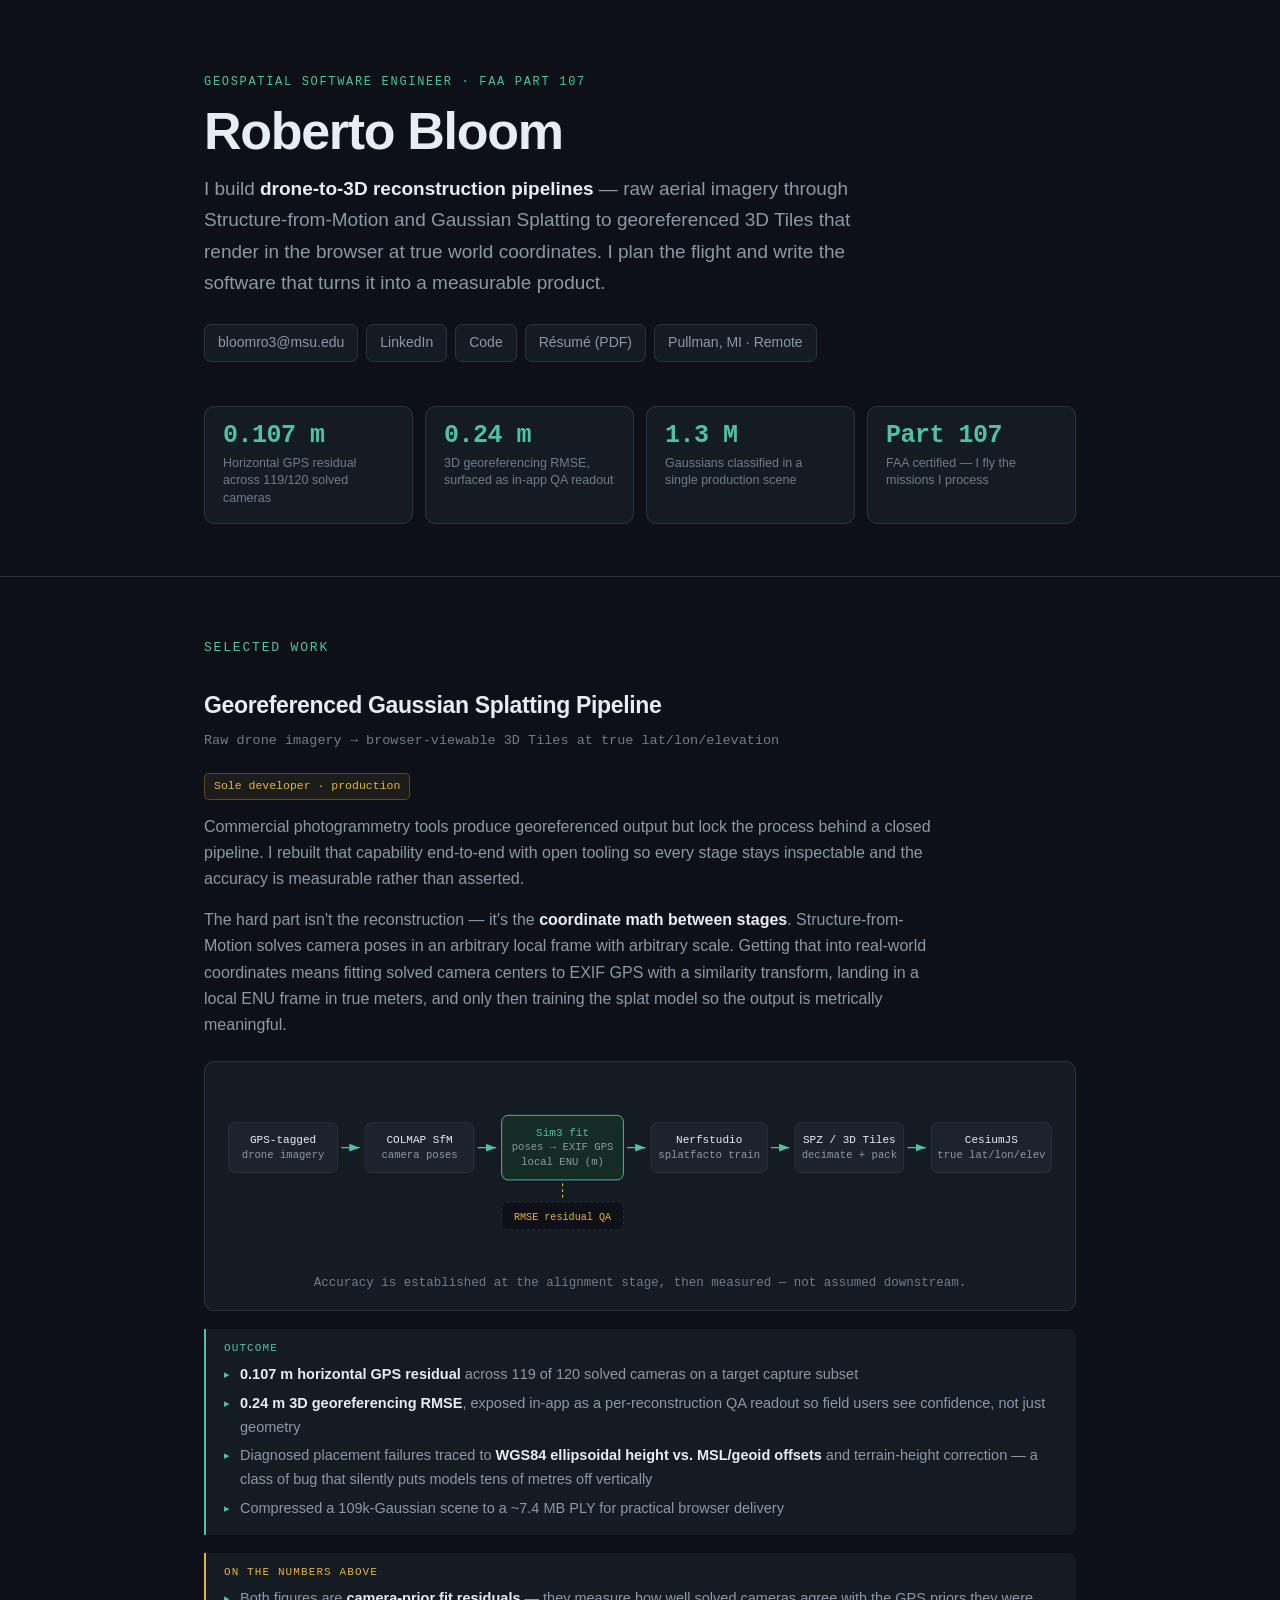
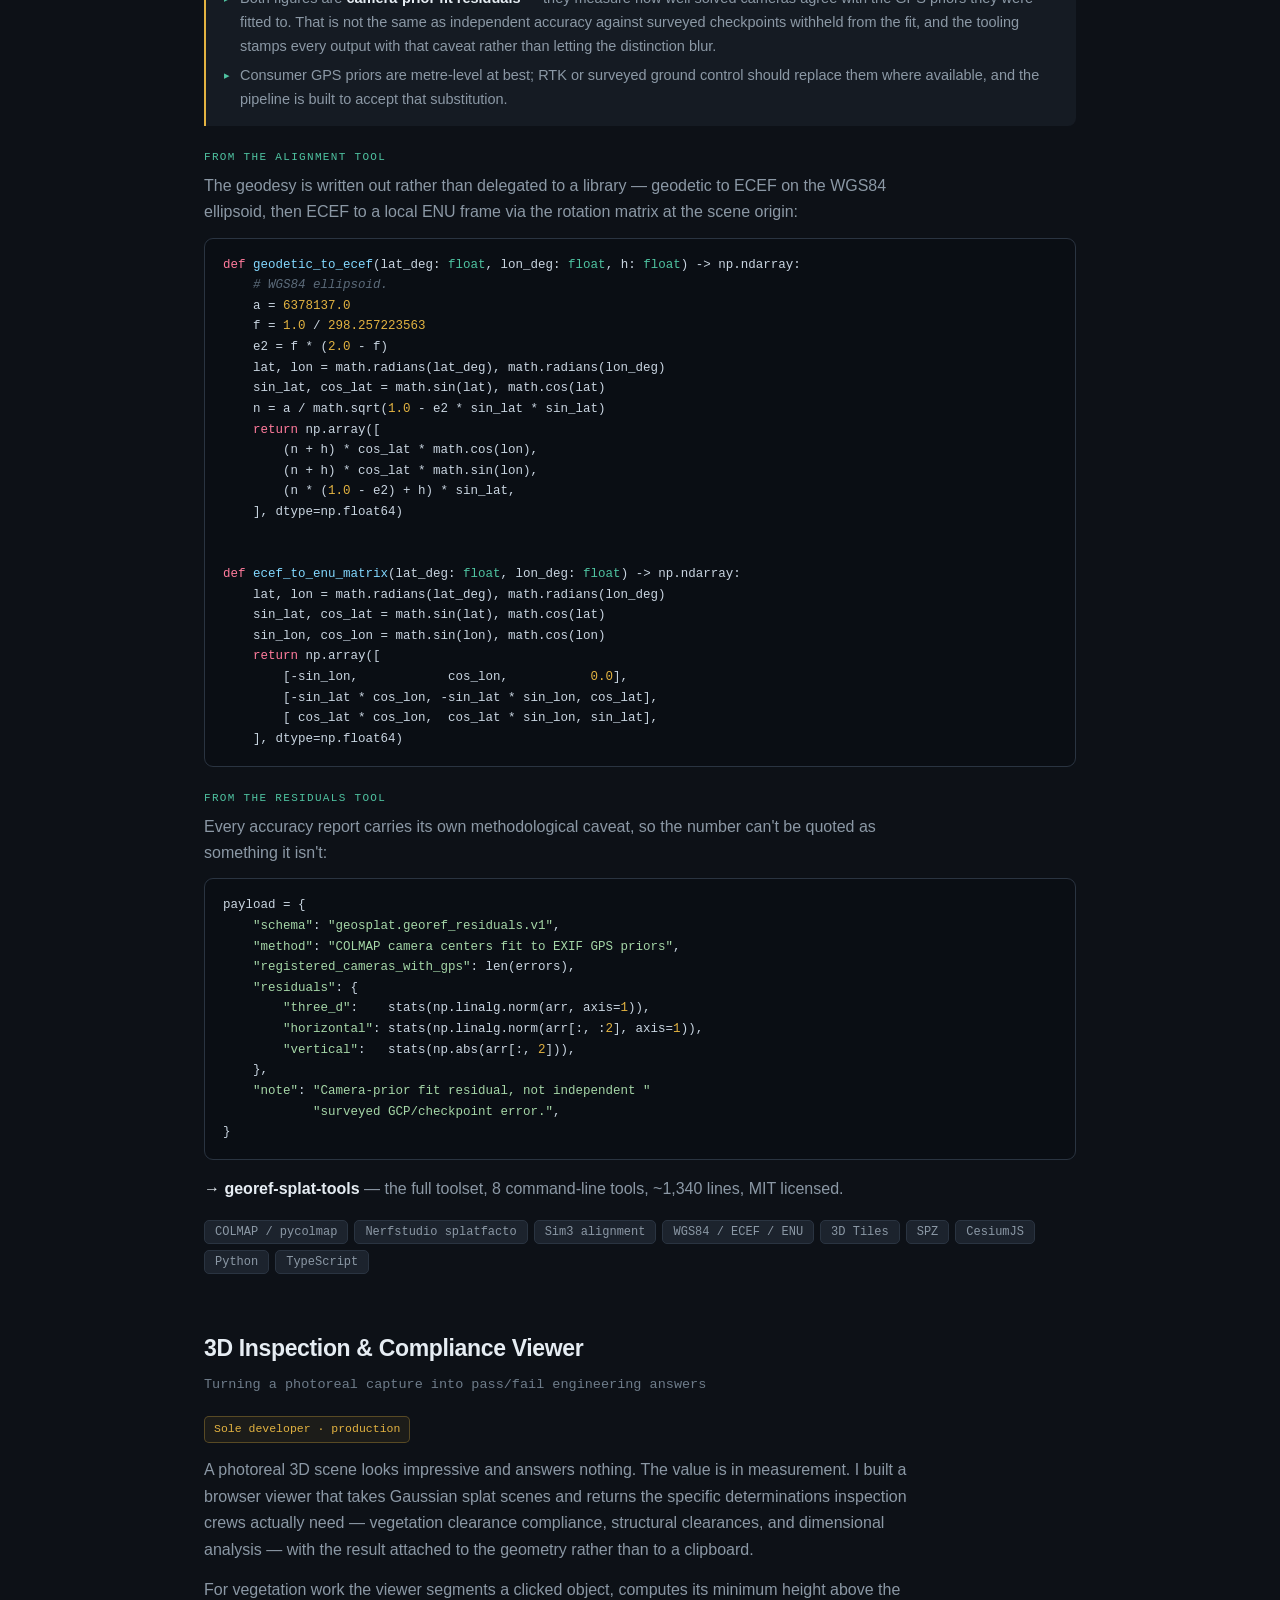
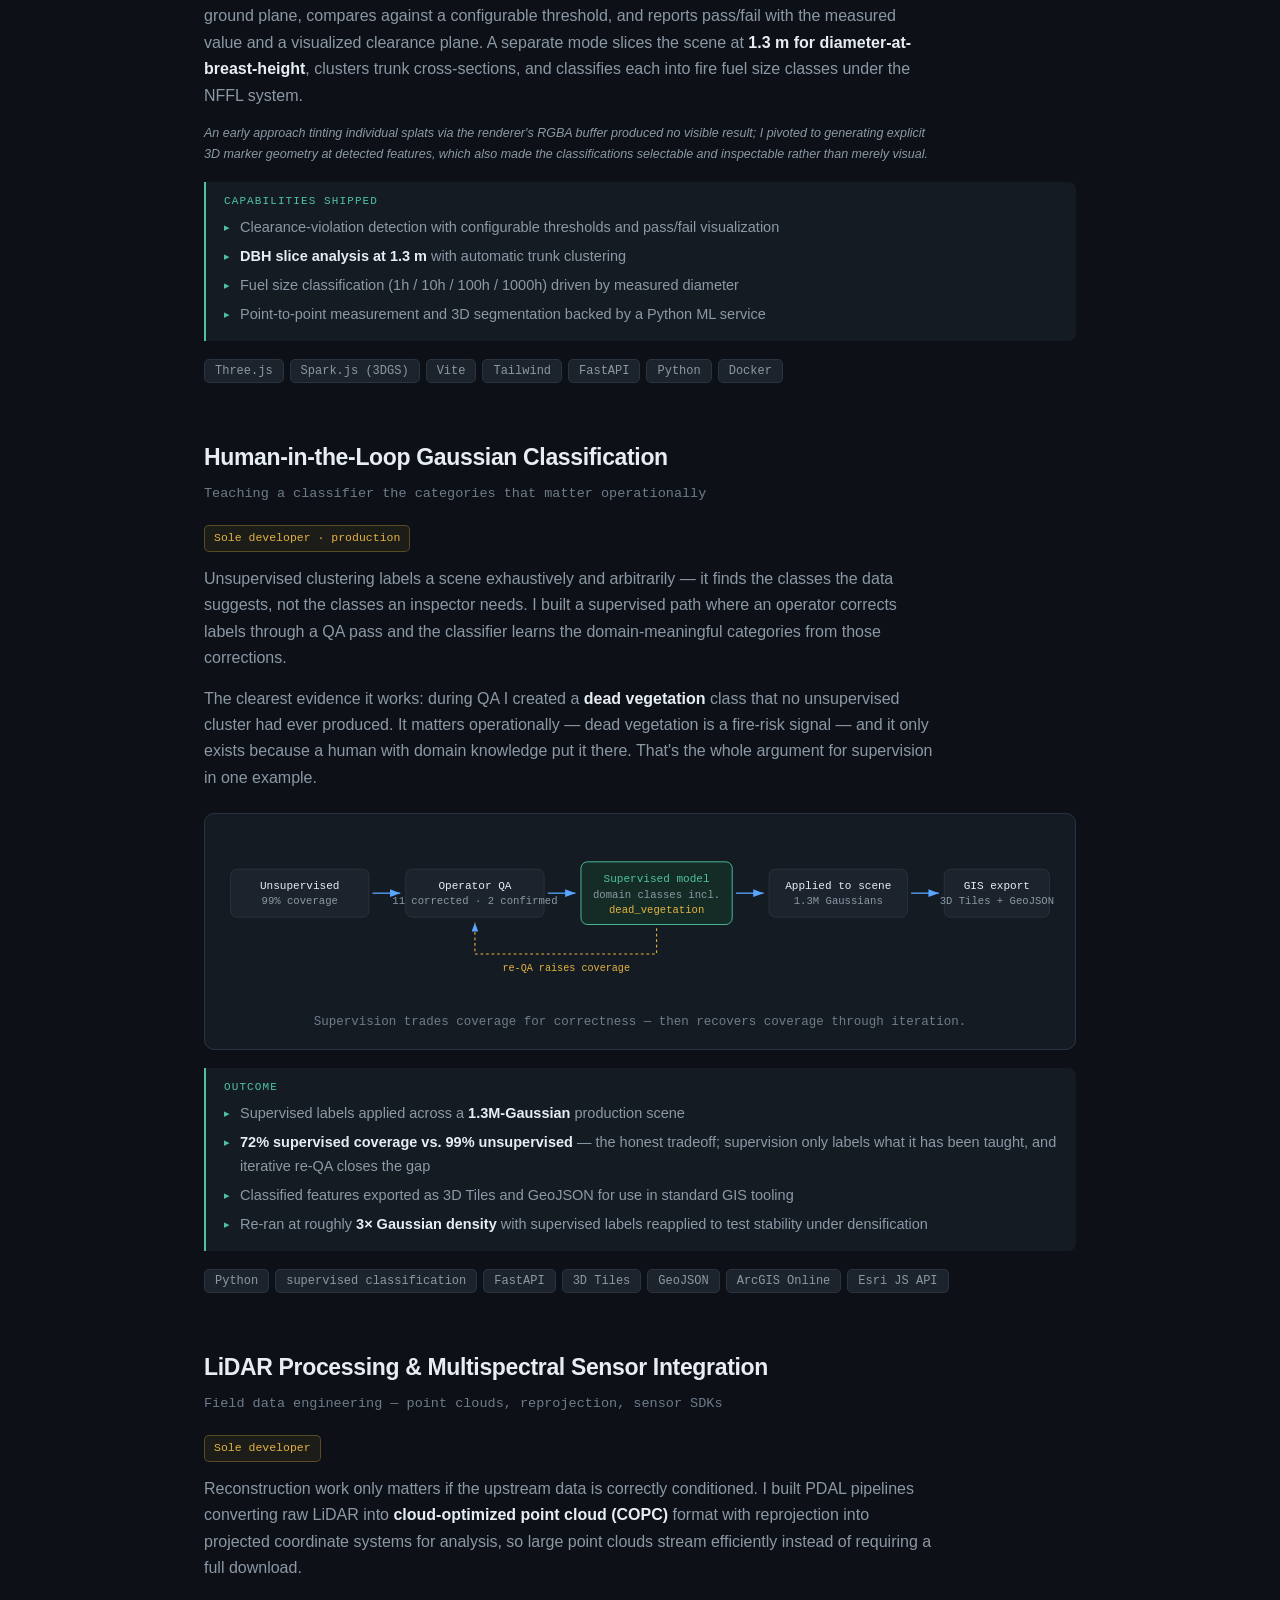
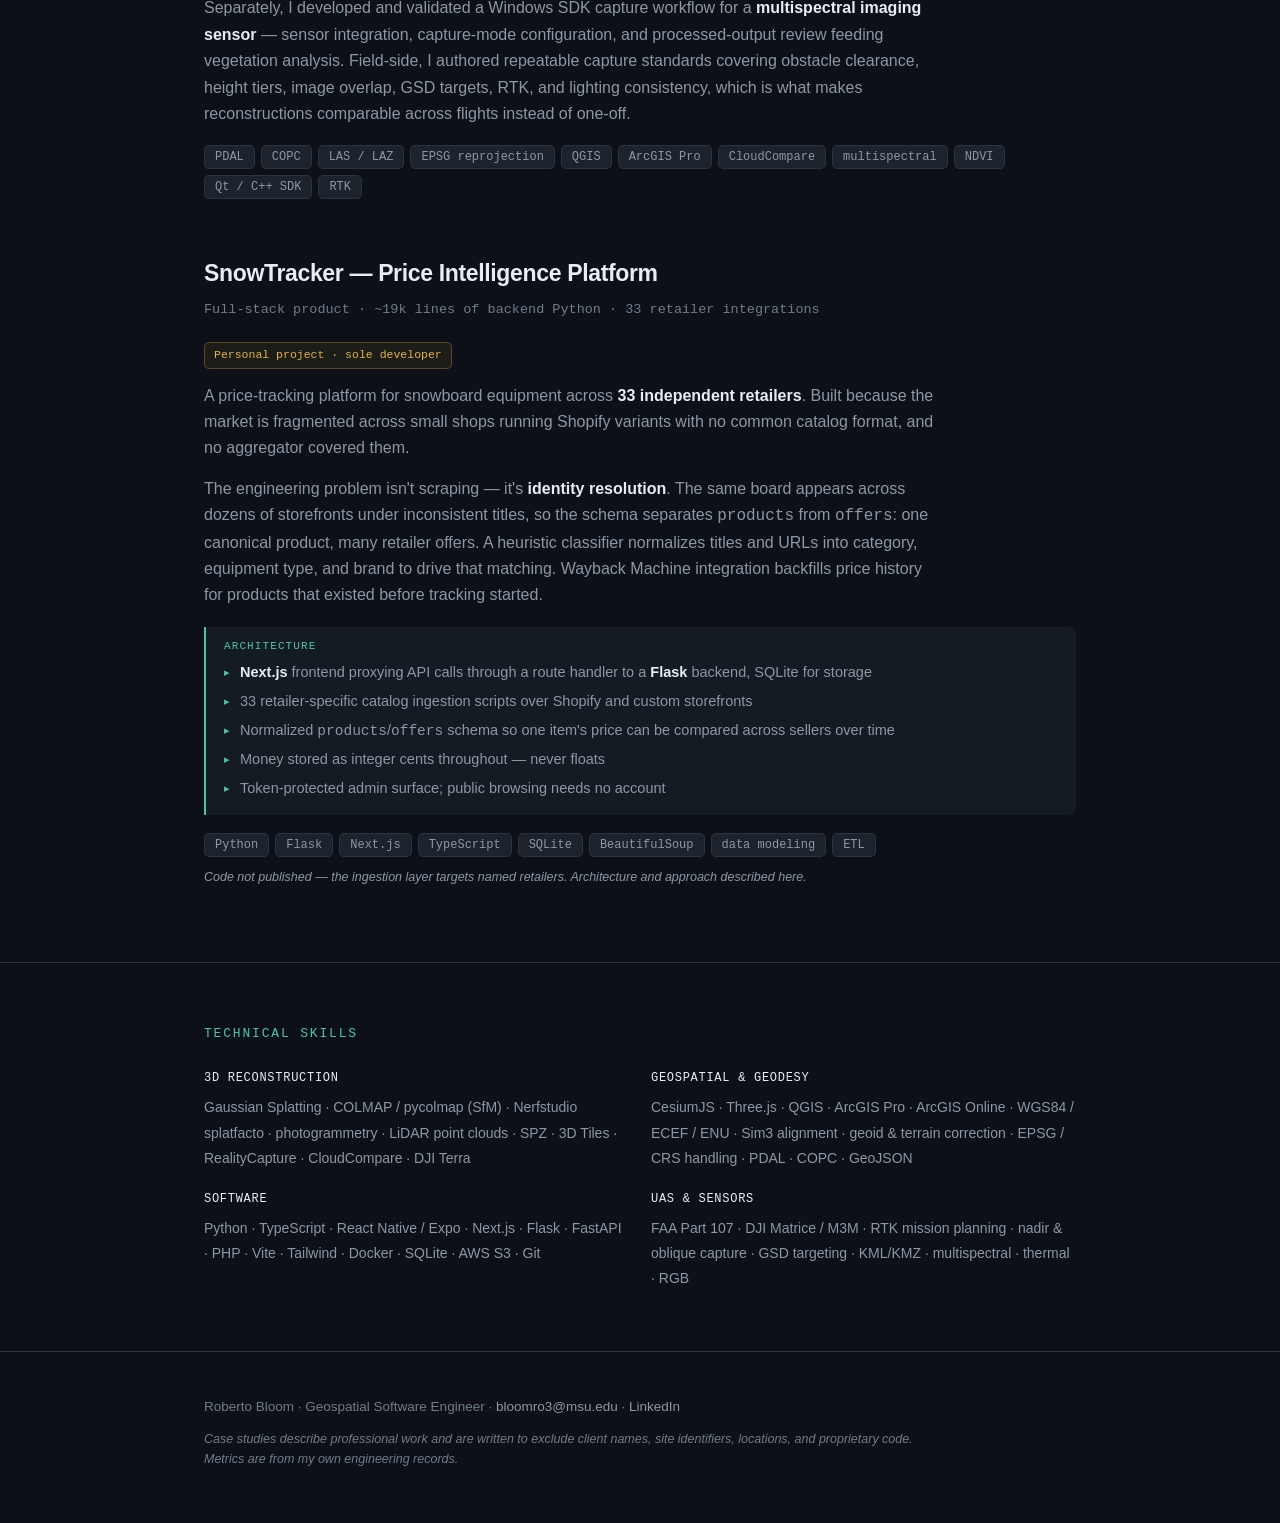
==== index.html @ bdffa7ef "Initial commit" ====
<!DOCTYPE html>
<html lang="en">
<head>
<meta charset="utf-8">
<meta name="viewport" content="width=device-width, initial-scale=1">
<title>Roberto Bloom — Geospatial Software Engineer</title>
<meta name="description" content="Geospatial software engineer building drone-to-3D reconstruction pipelines. COLMAP, Gaussian Splatting, 3D Tiles, CesiumJS. FAA Part 107.">
<style>
:root{
  --bg:#0d1117; --panel:#151b23; --panel2:#1c232d; --line:#2a3441;
  --tx:#e6edf3; --dim:#8b98a5; --dim2:#6e7c8a;
  --ac:#4fc3a1; --ac2:#58a6ff; --warn:#e3b341;
  --mono:ui-monospace,SFMono-Regular,"SF Mono",Menlo,Consolas,monospace;
  --sans:-apple-system,BlinkMacSystemFont,"Segoe UI",Inter,Roboto,sans-serif;
}
*{box-sizing:border-box;margin:0;padding:0}
html{scroll-behavior:smooth}
body{background:var(--bg);color:var(--tx);font:16px/1.65 var(--sans);-webkit-font-smoothing:antialiased}
.wrap{max-width:920px;margin:0 auto;padding:0 24px}
a{color:var(--ac2);text-decoration:none}
a:hover{text-decoration:underline}

/* header */
header{padding:76px 0 52px;border-bottom:1px solid var(--line)}
.eyebrow{font:500 12px/1 var(--mono);color:var(--ac);letter-spacing:.14em;text-transform:uppercase;margin-bottom:16px}
h1{font-size:clamp(34px,5.5vw,52px);line-height:1.06;letter-spacing:-.025em;font-weight:680;margin-bottom:14px}
.tagline{font-size:19px;color:var(--dim);max-width:660px;margin-bottom:26px}
.tagline b{color:var(--tx);font-weight:600}
.contact{display:flex;gap:8px;flex-wrap:wrap;font-size:14px}
.contact a,.contact span{padding:6px 13px;border:1px solid var(--line);border-radius:7px;color:var(--dim);background:var(--panel)}
.contact a:hover{border-color:var(--ac);color:var(--ac);text-decoration:none}

/* metrics */
.metrics{display:grid;grid-template-columns:repeat(auto-fit,minmax(150px,1fr));gap:12px;margin:44px 0 0}
.m{background:var(--panel);border:1px solid var(--line);border-radius:10px;padding:16px 18px}
.m .v{font:650 25px/1 var(--mono);color:var(--ac);letter-spacing:-.02em}
.m .k{font-size:12.5px;color:var(--dim2);margin-top:7px;line-height:1.4}

section{padding:60px 0;border-bottom:1px solid var(--line)}
h2{font-size:13px;font-family:var(--mono);color:var(--ac);letter-spacing:.14em;text-transform:uppercase;margin-bottom:28px;font-weight:500}
h3{font-size:23px;letter-spacing:-.015em;margin-bottom:6px;font-weight:640}
.sub{color:var(--dim2);font-size:13.5px;font-family:var(--mono);margin-bottom:18px}

/* case study */
.cs{margin-bottom:56px}
.cs:last-child{margin-bottom:0}
.cs p{color:var(--dim);margin-bottom:14px;max-width:730px}
.cs p b{color:var(--tx);font-weight:600}
.role{display:inline-block;font-size:11.5px;font-family:var(--mono);color:var(--warn);border:1px solid rgba(227,179,65,.3);background:rgba(227,179,65,.07);padding:3px 9px;border-radius:5px;margin-bottom:14px}
.stack{display:flex;gap:6px;flex-wrap:wrap;margin-top:18px}
.chip{font:12px var(--mono);padding:4px 10px;background:var(--panel2);border:1px solid var(--line);border-radius:5px;color:var(--dim)}
.res{background:var(--panel);border-left:2px solid var(--ac);border-radius:0 8px 8px 0;padding:14px 18px;margin:18px 0 0}
.res .t{font:500 11px/1 var(--mono);color:var(--ac);letter-spacing:.1em;text-transform:uppercase;margin-bottom:9px}
.res ul{list-style:none;font-size:14.5px;color:var(--dim)}
.res li{padding-left:16px;position:relative;margin-bottom:5px}
.res li:last-child{margin-bottom:0}
.res li:before{content:"▸";position:absolute;left:0;color:var(--ac);font-size:11px;top:2px}
.res b{color:var(--tx);font-weight:600}

figure{margin:22px 0 0;background:var(--panel);border:1px solid var(--line);border-radius:10px;padding:22px 20px 16px;overflow-x:auto}
figure svg{display:block;width:100%;height:auto;min-width:560px}
figcaption{font-size:12.5px;color:var(--dim2);margin-top:14px;text-align:center;font-family:var(--mono)}

/* skills */
.sk{display:grid;grid-template-columns:repeat(auto-fit,minmax(280px,1fr));gap:22px}
.sk .g h4{font:500 12px/1 var(--mono);color:var(--tx);letter-spacing:.06em;text-transform:uppercase;margin-bottom:11px}
.sk .g p{font-size:14px;color:var(--dim);line-height:1.8}

.codeh{font:500 11px/1 var(--mono);color:var(--ac);letter-spacing:.12em;text-transform:uppercase;margin:26px 0 10px;font-weight:500}
pre{background:#0a0e14;border:1px solid var(--line);border-radius:9px;padding:16px 18px;overflow-x:auto;margin-bottom:6px}
pre code{font:12.5px/1.65 var(--mono);color:#c9d5e1;white-space:pre;display:block}
pre .k{color:#ff7b9c}pre .fn{color:#82d8ff}pre .ty{color:#4fc3a1}
pre .n{color:#e3b341}pre .s{color:#a5d6a7}pre .cm{color:#5c6b7a;font-style:italic}

footer{padding:44px 0 60px;color:var(--dim2);font-size:13.5px}
footer a{color:var(--dim)}
.note{font-size:12.5px;color:var(--dim2);font-style:italic;margin-top:10px;max-width:730px}

@media(max-width:600px){
  header{padding:52px 0 40px}
  section{padding:44px 0}
  figure{padding:16px 12px 12px}
}
</style>
</head>
<body>

<header>
  <div class="wrap">
    <div class="eyebrow">Geospatial Software Engineer · FAA Part 107</div>
    <h1>Roberto Bloom</h1>
    <p class="tagline">I build <b>drone-to-3D reconstruction pipelines</b> — raw aerial imagery through Structure-from-Motion and Gaussian Splatting to georeferenced 3D Tiles that render in the browser at true world coordinates. I plan the flight and write the software that turns it into a measurable product.</p>
    <div class="contact">
      <a href="mailto:bloomro3@msu.edu">bloomro3@msu.edu</a>
      <a href="https://linkedin.com/in/roberto-bloom">LinkedIn</a>
      <a href="https://github.com/Emerlads/georef-splat-tools">Code</a>
      <a href="Roberto_Bloom_Resume.pdf">Résumé (PDF)</a>
      <span>Pullman, MI · Remote</span>
    </div>

    <div class="metrics">
      <div class="m"><div class="v">0.107 m</div><div class="k">Horizontal GPS residual across 119/120 solved cameras</div></div>
      <div class="m"><div class="v">0.24 m</div><div class="k">3D georeferencing RMSE, surfaced as in-app QA readout</div></div>
      <div class="m"><div class="v">1.3 M</div><div class="k">Gaussians classified in a single production scene</div></div>
      <div class="m"><div class="v">Part 107</div><div class="k">FAA certified — I fly the missions I process</div></div>
    </div>
  </div>
</header>

<section>
  <div class="wrap">
    <h2>Selected Work</h2>

    <!-- CS 1 -->
    <div class="cs">
      <h3>Georeferenced Gaussian Splatting Pipeline</h3>
      <div class="sub">Raw drone imagery → browser-viewable 3D Tiles at true lat/lon/elevation</div>
      <span class="role">Sole developer · production</span>
      <p>Commercial photogrammetry tools produce georeferenced output but lock the process behind a closed pipeline. I rebuilt that capability end-to-end with open tooling so every stage stays inspectable and the accuracy is measurable rather than asserted.</p>
      <p>The hard part isn't the reconstruction — it's the <b>coordinate math between stages</b>. Structure-from-Motion solves camera poses in an arbitrary local frame with arbitrary scale. Getting that into real-world coordinates means fitting solved camera centers to EXIF GPS with a similarity transform, landing in a local ENU frame in true meters, and only then training the splat model so the output is metrically meaningful.</p>

      <figure>
        <svg viewBox="0 0 900 190" xmlns="http://www.w3.org/2000/svg" font-family="ui-monospace,Menlo,Consolas,monospace">
          <defs>
            <marker id="a1" markerWidth="9" markerHeight="9" refX="8" refY="3" orient="auto">
              <path d="M0,0 L8,3 L0,6 z" fill="#4fc3a1"/>
            </marker>
          </defs>
          <g font-size="11.5">
            <rect x="4" y="42" width="118" height="54" rx="7" fill="#1c232d" stroke="#2a3441"/>
            <text x="63" y="64" fill="#e6edf3" text-anchor="middle" font-size="12">GPS-tagged</text>
            <text x="63" y="80" fill="#8b98a5" text-anchor="middle">drone imagery</text>

            <rect x="152" y="42" width="118" height="54" rx="7" fill="#1c232d" stroke="#2a3441"/>
            <text x="211" y="64" fill="#e6edf3" text-anchor="middle" font-size="12">COLMAP SfM</text>
            <text x="211" y="80" fill="#8b98a5" text-anchor="middle">camera poses</text>

            <rect x="300" y="34" width="132" height="70" rx="7" fill="#152b25" stroke="#4fc3a1"/>
            <text x="366" y="56" fill="#4fc3a1" text-anchor="middle" font-size="12">Sim3 fit</text>
            <text x="366" y="72" fill="#8b98a5" text-anchor="middle">poses → EXIF GPS</text>
            <text x="366" y="88" fill="#8b98a5" text-anchor="middle">local ENU (m)</text>

            <rect x="462" y="42" width="126" height="54" rx="7" fill="#1c232d" stroke="#2a3441"/>
            <text x="525" y="64" fill="#e6edf3" text-anchor="middle" font-size="12">Nerfstudio</text>
            <text x="525" y="80" fill="#8b98a5" text-anchor="middle">splatfacto train</text>

            <rect x="618" y="42" width="118" height="54" rx="7" fill="#1c232d" stroke="#2a3441"/>
            <text x="677" y="64" fill="#e6edf3" text-anchor="middle" font-size="12">SPZ / 3D Tiles</text>
            <text x="677" y="80" fill="#8b98a5" text-anchor="middle">decimate + pack</text>

            <rect x="766" y="42" width="130" height="54" rx="7" fill="#1c232d" stroke="#2a3441"/>
            <text x="831" y="64" fill="#e6edf3" text-anchor="middle" font-size="12">CesiumJS</text>
            <text x="831" y="80" fill="#8b98a5" text-anchor="middle">true lat/lon/elev</text>

            <line x1="126" y1="69" x2="146" y2="69" stroke="#4fc3a1" stroke-width="1.4" marker-end="url(#a1)"/>
            <line x1="274" y1="69" x2="294" y2="69" stroke="#4fc3a1" stroke-width="1.4" marker-end="url(#a1)"/>
            <line x1="436" y1="69" x2="456" y2="69" stroke="#4fc3a1" stroke-width="1.4" marker-end="url(#a1)"/>
            <line x1="592" y1="69" x2="612" y2="69" stroke="#4fc3a1" stroke-width="1.4" marker-end="url(#a1)"/>
            <line x1="740" y1="69" x2="760" y2="69" stroke="#4fc3a1" stroke-width="1.4" marker-end="url(#a1)"/>

            <rect x="300" y="128" width="132" height="30" rx="6" fill="#0d1117" stroke="#2a3441" stroke-dasharray="3 3"/>
            <text x="366" y="147" fill="#e3b341" text-anchor="middle" font-size="11">RMSE residual QA</text>
            <line x1="366" y1="108" x2="366" y2="124" stroke="#e3b341" stroke-width="1.2" stroke-dasharray="3 3"/>
          </g>
        </svg>
        <figcaption>Accuracy is established at the alignment stage, then measured — not assumed downstream.</figcaption>
      </figure>

      <div class="res">
        <div class="t">Outcome</div>
        <ul>
          <li><b>0.107 m horizontal GPS residual</b> across 119 of 120 solved cameras on a target capture subset</li>
          <li><b>0.24 m 3D georeferencing RMSE</b>, exposed in-app as a per-reconstruction QA readout so field users see confidence, not just geometry</li>
          <li>Diagnosed placement failures traced to <b>WGS84 ellipsoidal height vs. MSL/geoid offsets</b> and terrain-height correction — a class of bug that silently puts models tens of metres off vertically</li>
          <li>Compressed a 109k-Gaussian scene to a ~7.4 MB PLY for practical browser delivery</li>
        </ul>
      </div>
      <div class="res" style="border-left-color:var(--warn)">
        <div class="t" style="color:var(--warn)">On the numbers above</div>
        <ul>
          <li>Both figures are <b>camera-prior fit residuals</b> — they measure how well solved cameras agree with the GPS priors they were fitted to. That is not the same as independent accuracy against surveyed checkpoints withheld from the fit, and the tooling stamps every output with that caveat rather than letting the distinction blur.</li>
          <li>Consumer GPS priors are metre-level at best; RTK or surveyed ground control should replace them where available, and the pipeline is built to accept that substitution.</li>
        </ul>
      </div>
      <h4 class="codeh">From the alignment tool</h4>
      <p style="margin-bottom:12px">The geodesy is written out rather than delegated to a library — geodetic to ECEF on the WGS84 ellipsoid, then ECEF to a local ENU frame via the rotation matrix at the scene origin:</p>
      <pre><code><span class="k">def</span> <span class="fn">geodetic_to_ecef</span>(lat_deg: <span class="ty">float</span>, lon_deg: <span class="ty">float</span>, h: <span class="ty">float</span>) -&gt; np.ndarray:
    <span class="cm"># WGS84 ellipsoid.</span>
    a = <span class="n">6378137.0</span>
    f = <span class="n">1.0</span> / <span class="n">298.257223563</span>
    e2 = f * (<span class="n">2.0</span> - f)
    lat, lon = math.radians(lat_deg), math.radians(lon_deg)
    sin_lat, cos_lat = math.sin(lat), math.cos(lat)
    n = a / math.sqrt(<span class="n">1.0</span> - e2 * sin_lat * sin_lat)
    <span class="k">return</span> np.array([
        (n + h) * cos_lat * math.cos(lon),
        (n + h) * cos_lat * math.sin(lon),
        (n * (<span class="n">1.0</span> - e2) + h) * sin_lat,
    ], dtype=np.float64)


<span class="k">def</span> <span class="fn">ecef_to_enu_matrix</span>(lat_deg: <span class="ty">float</span>, lon_deg: <span class="ty">float</span>) -&gt; np.ndarray:
    lat, lon = math.radians(lat_deg), math.radians(lon_deg)
    sin_lat, cos_lat = math.sin(lat), math.cos(lat)
    sin_lon, cos_lon = math.sin(lon), math.cos(lon)
    <span class="k">return</span> np.array([
        [-sin_lon,            cos_lon,           <span class="n">0.0</span>],
        [-sin_lat * cos_lon, -sin_lat * sin_lon, cos_lat],
        [ cos_lat * cos_lon,  cos_lat * sin_lon, sin_lat],
    ], dtype=np.float64)</code></pre>

      <h4 class="codeh">From the residuals tool</h4>
      <p style="margin-bottom:12px">Every accuracy report carries its own methodological caveat, so the number can't be quoted as something it isn't:</p>
      <pre><code>payload = {
    <span class="s">"schema"</span>: <span class="s">"geosplat.georef_residuals.v1"</span>,
    <span class="s">"method"</span>: <span class="s">"COLMAP camera centers fit to EXIF GPS priors"</span>,
    <span class="s">"registered_cameras_with_gps"</span>: len(errors),
    <span class="s">"residuals"</span>: {
        <span class="s">"three_d"</span>:    stats(np.linalg.norm(arr, axis=<span class="n">1</span>)),
        <span class="s">"horizontal"</span>: stats(np.linalg.norm(arr[:, :<span class="n">2</span>], axis=<span class="n">1</span>)),
        <span class="s">"vertical"</span>:   stats(np.abs(arr[:, <span class="n">2</span>])),
    },
    <span class="s">"note"</span>: <span class="s">"Camera-prior fit residual, not independent "</span>
            <span class="s">"surveyed GCP/checkpoint error."</span>,
}</code></pre>
      <p style="margin-top:16px"><a href="https://github.com/Emerlads/georef-splat-tools"><b>→ georef-splat-tools</b></a> — the full toolset, 8 command-line tools, ~1,340 lines, MIT licensed.</p>
      <div class="stack">
        <span class="chip">COLMAP / pycolmap</span><span class="chip">Nerfstudio splatfacto</span><span class="chip">Sim3 alignment</span>
        <span class="chip">WGS84 / ECEF / ENU</span><span class="chip">3D Tiles</span><span class="chip">SPZ</span>
        <span class="chip">CesiumJS</span><span class="chip">Python</span><span class="chip">TypeScript</span>
      </div>
    </div>

    <!-- CS 2 -->
    <div class="cs">
      <h3>3D Inspection &amp; Compliance Viewer</h3>
      <div class="sub">Turning a photoreal capture into pass/fail engineering answers</div>
      <span class="role">Sole developer · production</span>
      <p>A photoreal 3D scene looks impressive and answers nothing. The value is in measurement. I built a browser viewer that takes Gaussian splat scenes and returns the specific determinations inspection crews actually need — vegetation clearance compliance, structural clearances, and dimensional analysis — with the result attached to the geometry rather than to a clipboard.</p>
      <p>For vegetation work the viewer segments a clicked object, computes its minimum height above the ground plane, compares against a configurable threshold, and reports pass/fail with the measured value and a visualized clearance plane. A separate mode slices the scene at <b>1.3 m for diameter-at-breast-height</b>, clusters trunk cross-sections, and classifies each into fire fuel size classes under the NFFL system.</p>
      <p class="note">An early approach tinting individual splats via the renderer's RGBA buffer produced no visible result; I pivoted to generating explicit 3D marker geometry at detected features, which also made the classifications selectable and inspectable rather than merely visual.</p>
      <div class="res">
        <div class="t">Capabilities Shipped</div>
        <ul>
          <li>Clearance-violation detection with configurable thresholds and pass/fail visualization</li>
          <li><b>DBH slice analysis at 1.3 m</b> with automatic trunk clustering</li>
          <li>Fuel size classification (1h / 10h / 100h / 1000h) driven by measured diameter</li>
          <li>Point-to-point measurement and 3D segmentation backed by a Python ML service</li>
        </ul>
      </div>
      <div class="stack">
        <span class="chip">Three.js</span><span class="chip">Spark.js (3DGS)</span><span class="chip">Vite</span>
        <span class="chip">Tailwind</span><span class="chip">FastAPI</span><span class="chip">Python</span><span class="chip">Docker</span>
      </div>
    </div>

    <!-- CS 3 -->
    <div class="cs">
      <h3>Human-in-the-Loop Gaussian Classification</h3>
      <div class="sub">Teaching a classifier the categories that matter operationally</div>
      <span class="role">Sole developer · production</span>
      <p>Unsupervised clustering labels a scene exhaustively and arbitrarily — it finds the classes the data suggests, not the classes an inspector needs. I built a supervised path where an operator corrects labels through a QA pass and the classifier learns the domain-meaningful categories from those corrections.</p>
      <p>The clearest evidence it works: during QA I created a <b>dead vegetation</b> class that no unsupervised cluster had ever produced. It matters operationally — dead vegetation is a fire-risk signal — and it only exists because a human with domain knowledge put it there. That's the whole argument for supervision in one example.</p>

      <figure>
        <svg viewBox="0 0 900 176" xmlns="http://www.w3.org/2000/svg" font-family="ui-monospace,Menlo,Consolas,monospace">
          <defs>
            <marker id="a2" markerWidth="9" markerHeight="9" refX="8" refY="3" orient="auto">
              <path d="M0,0 L8,3 L0,6 z" fill="#58a6ff"/>
            </marker>
          </defs>
          <g font-size="11.5">
            <rect x="6" y="36" width="150" height="52" rx="7" fill="#1c232d" stroke="#2a3441"/>
            <text x="81" y="57" fill="#e6edf3" text-anchor="middle" font-size="12">Unsupervised</text>
            <text x="81" y="74" fill="#8b98a5" text-anchor="middle">99% coverage</text>

            <rect x="196" y="36" width="150" height="52" rx="7" fill="#1c232d" stroke="#2a3441"/>
            <text x="271" y="57" fill="#e6edf3" text-anchor="middle" font-size="12">Operator QA</text>
            <text x="271" y="74" fill="#8b98a5" text-anchor="middle">11 corrected · 2 confirmed</text>

            <rect x="386" y="28" width="164" height="68" rx="7" fill="#152b25" stroke="#4fc3a1"/>
            <text x="468" y="50" fill="#4fc3a1" text-anchor="middle" font-size="12">Supervised model</text>
            <text x="468" y="67" fill="#8b98a5" text-anchor="middle">domain classes incl.</text>
            <text x="468" y="83" fill="#e3b341" text-anchor="middle">dead_vegetation</text>

            <rect x="590" y="36" width="150" height="52" rx="7" fill="#1c232d" stroke="#2a3441"/>
            <text x="665" y="57" fill="#e6edf3" text-anchor="middle" font-size="12">Applied to scene</text>
            <text x="665" y="74" fill="#8b98a5" text-anchor="middle">1.3M Gaussians</text>

            <rect x="780" y="36" width="114" height="52" rx="7" fill="#1c232d" stroke="#2a3441"/>
            <text x="837" y="57" fill="#e6edf3" text-anchor="middle" font-size="12">GIS export</text>
            <text x="837" y="74" fill="#8b98a5" text-anchor="middle">3D Tiles + GeoJSON</text>

            <line x1="160" y1="62" x2="190" y2="62" stroke="#58a6ff" stroke-width="1.4" marker-end="url(#a2)"/>
            <line x1="350" y1="62" x2="380" y2="62" stroke="#58a6ff" stroke-width="1.4" marker-end="url(#a2)"/>
            <line x1="554" y1="62" x2="584" y2="62" stroke="#58a6ff" stroke-width="1.4" marker-end="url(#a2)"/>
            <line x1="744" y1="62" x2="774" y2="62" stroke="#58a6ff" stroke-width="1.4" marker-end="url(#a2)"/>

            <path d="M468 100 L468 128 L271 128 L271 94" fill="none" stroke="#e3b341" stroke-width="1.2" stroke-dasharray="3 3" marker-end="url(#a2)"/>
            <text x="370" y="146" fill="#e3b341" text-anchor="middle" font-size="11">re-QA raises coverage</text>
          </g>
        </svg>
        <figcaption>Supervision trades coverage for correctness — then recovers coverage through iteration.</figcaption>
      </figure>

      <div class="res">
        <div class="t">Outcome</div>
        <ul>
          <li>Supervised labels applied across a <b>1.3M-Gaussian</b> production scene</li>
          <li><b>72% supervised coverage vs. 99% unsupervised</b> — the honest tradeoff; supervision only labels what it has been taught, and iterative re-QA closes the gap</li>
          <li>Classified features exported as 3D Tiles and GeoJSON for use in standard GIS tooling</li>
          <li>Re-ran at roughly <b>3× Gaussian density</b> with supervised labels reapplied to test stability under densification</li>
        </ul>
      </div>
      <div class="stack">
        <span class="chip">Python</span><span class="chip">supervised classification</span><span class="chip">FastAPI</span>
        <span class="chip">3D Tiles</span><span class="chip">GeoJSON</span><span class="chip">ArcGIS Online</span><span class="chip">Esri JS API</span>
      </div>
    </div>

    <!-- CS 4 -->
    <div class="cs">
      <h3>LiDAR Processing &amp; Multispectral Sensor Integration</h3>
      <div class="sub">Field data engineering — point clouds, reprojection, sensor SDKs</div>
      <span class="role">Sole developer</span>
      <p>Reconstruction work only matters if the upstream data is correctly conditioned. I built PDAL pipelines converting raw LiDAR into <b>cloud-optimized point cloud (COPC)</b> format with reprojection into projected coordinate systems for analysis, so large point clouds stream efficiently instead of requiring a full download.</p>
      <p>Separately, I developed and validated a Windows SDK capture workflow for a <b>multispectral imaging sensor</b> — sensor integration, capture-mode configuration, and processed-output review feeding vegetation analysis. Field-side, I authored repeatable capture standards covering obstacle clearance, height tiers, image overlap, GSD targets, RTK, and lighting consistency, which is what makes reconstructions comparable across flights instead of one-off.</p>
      <div class="stack">
        <span class="chip">PDAL</span><span class="chip">COPC</span><span class="chip">LAS / LAZ</span><span class="chip">EPSG reprojection</span>
        <span class="chip">QGIS</span><span class="chip">ArcGIS Pro</span><span class="chip">CloudCompare</span>
        <span class="chip">multispectral</span><span class="chip">NDVI</span><span class="chip">Qt / C++ SDK</span><span class="chip">RTK</span>
      </div>
    </div>

    <!-- CS 5 -->
    <div class="cs">
      <h3>SnowTracker — Price Intelligence Platform</h3>
      <div class="sub">Full-stack product · ~19k lines of backend Python · 33 retailer integrations</div>
      <span class="role">Personal project · sole developer</span>
      <p>A price-tracking platform for snowboard equipment across <b>33 independent retailers</b>. Built because the market is fragmented across small shops running Shopify variants with no common catalog format, and no aggregator covered them.</p>
      <p>The engineering problem isn't scraping — it's <b>identity resolution</b>. The same board appears across dozens of storefronts under inconsistent titles, so the schema separates <code>products</code> from <code>offers</code>: one canonical product, many retailer offers. A heuristic classifier normalizes titles and URLs into category, equipment type, and brand to drive that matching. Wayback Machine integration backfills price history for products that existed before tracking started.</p>
      <div class="res">
        <div class="t">Architecture</div>
        <ul>
          <li><b>Next.js</b> frontend proxying API calls through a route handler to a <b>Flask</b> backend, SQLite for storage</li>
          <li>33 retailer-specific catalog ingestion scripts over Shopify and custom storefronts</li>
          <li>Normalized <code>products</code>/<code>offers</code> schema so one item's price can be compared across sellers over time</li>
          <li>Money stored as integer cents throughout — never floats</li>
          <li>Token-protected admin surface; public browsing needs no account</li>
        </ul>
      </div>
      <div class="stack">
        <span class="chip">Python</span><span class="chip">Flask</span><span class="chip">Next.js</span><span class="chip">TypeScript</span>
        <span class="chip">SQLite</span><span class="chip">BeautifulSoup</span><span class="chip">data modeling</span><span class="chip">ETL</span>
      </div>
      <p class="note">Code not published — the ingestion layer targets named retailers. Architecture and approach described here.</p>
    </div>

  </div>
</section>

<section>
  <div class="wrap">
    <h2>Technical Skills</h2>
    <div class="sk">
      <div class="g">
        <h4>3D Reconstruction</h4>
        <p>Gaussian Splatting · COLMAP / pycolmap (SfM) · Nerfstudio splatfacto · photogrammetry · LiDAR point clouds · SPZ · 3D Tiles · RealityCapture · CloudCompare · DJI Terra</p>
      </div>
      <div class="g">
        <h4>Geospatial &amp; Geodesy</h4>
        <p>CesiumJS · Three.js · QGIS · ArcGIS Pro · ArcGIS Online · WGS84 / ECEF / ENU · Sim3 alignment · geoid &amp; terrain correction · EPSG / CRS handling · PDAL · COPC · GeoJSON</p>
      </div>
      <div class="g">
        <h4>Software</h4>
        <p>Python · TypeScript · React Native / Expo · Next.js · Flask · FastAPI · PHP · Vite · Tailwind · Docker · SQLite · AWS S3 · Git</p>
      </div>
      <div class="g">
        <h4>UAS &amp; Sensors</h4>
        <p>FAA Part 107 · DJI Matrice / M3M · RTK mission planning · nadir &amp; oblique capture · GSD targeting · KML/KMZ · multispectral · thermal · RGB</p>
      </div>
    </div>
  </div>
</section>

<footer>
  <div class="wrap">
    <p>Roberto Bloom · Geospatial Software Engineer · <a href="mailto:bloomro3@msu.edu">bloomro3@msu.edu</a> · <a href="https://linkedin.com/in/roberto-bloom">LinkedIn</a></p>
    <p class="note">Case studies describe professional work and are written to exclude client names, site identifiers, locations, and proprietary code. Metrics are from my own engineering records.</p>
  </div>
</footer>

</body>
</html>
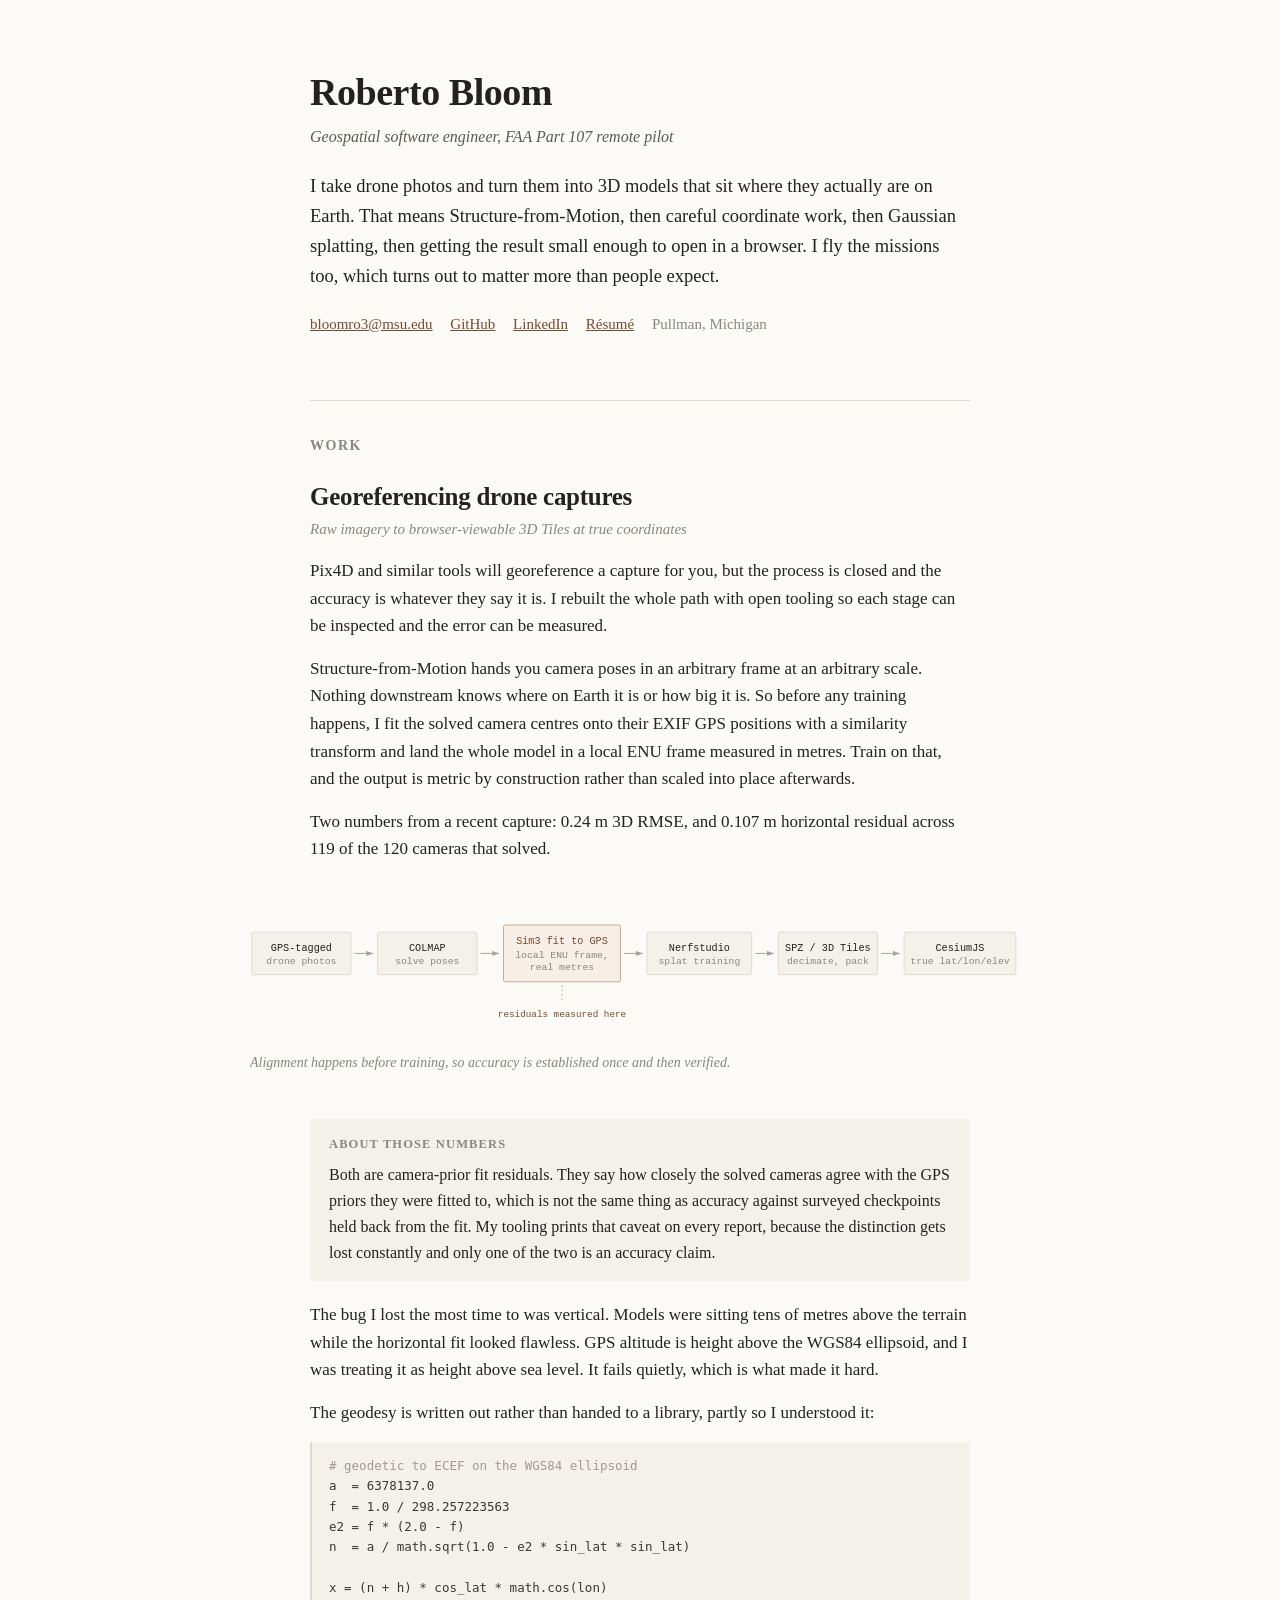
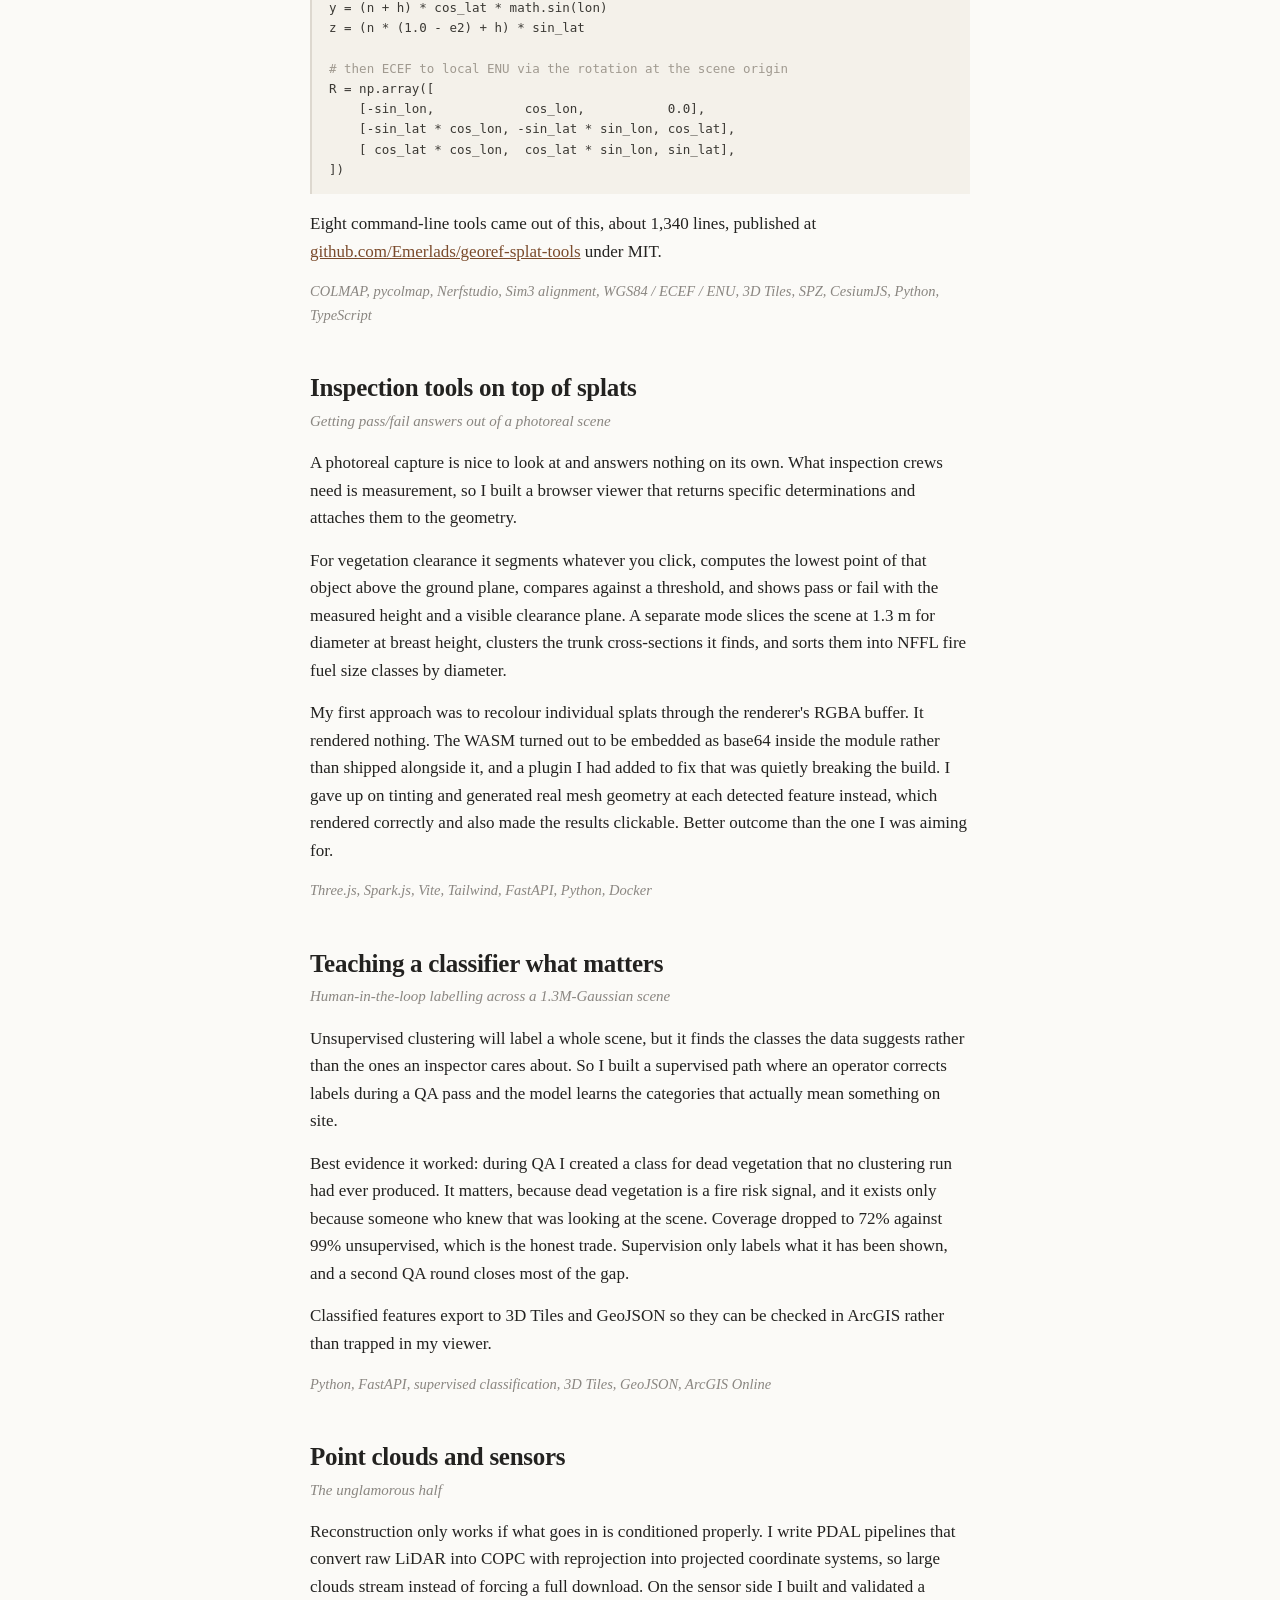
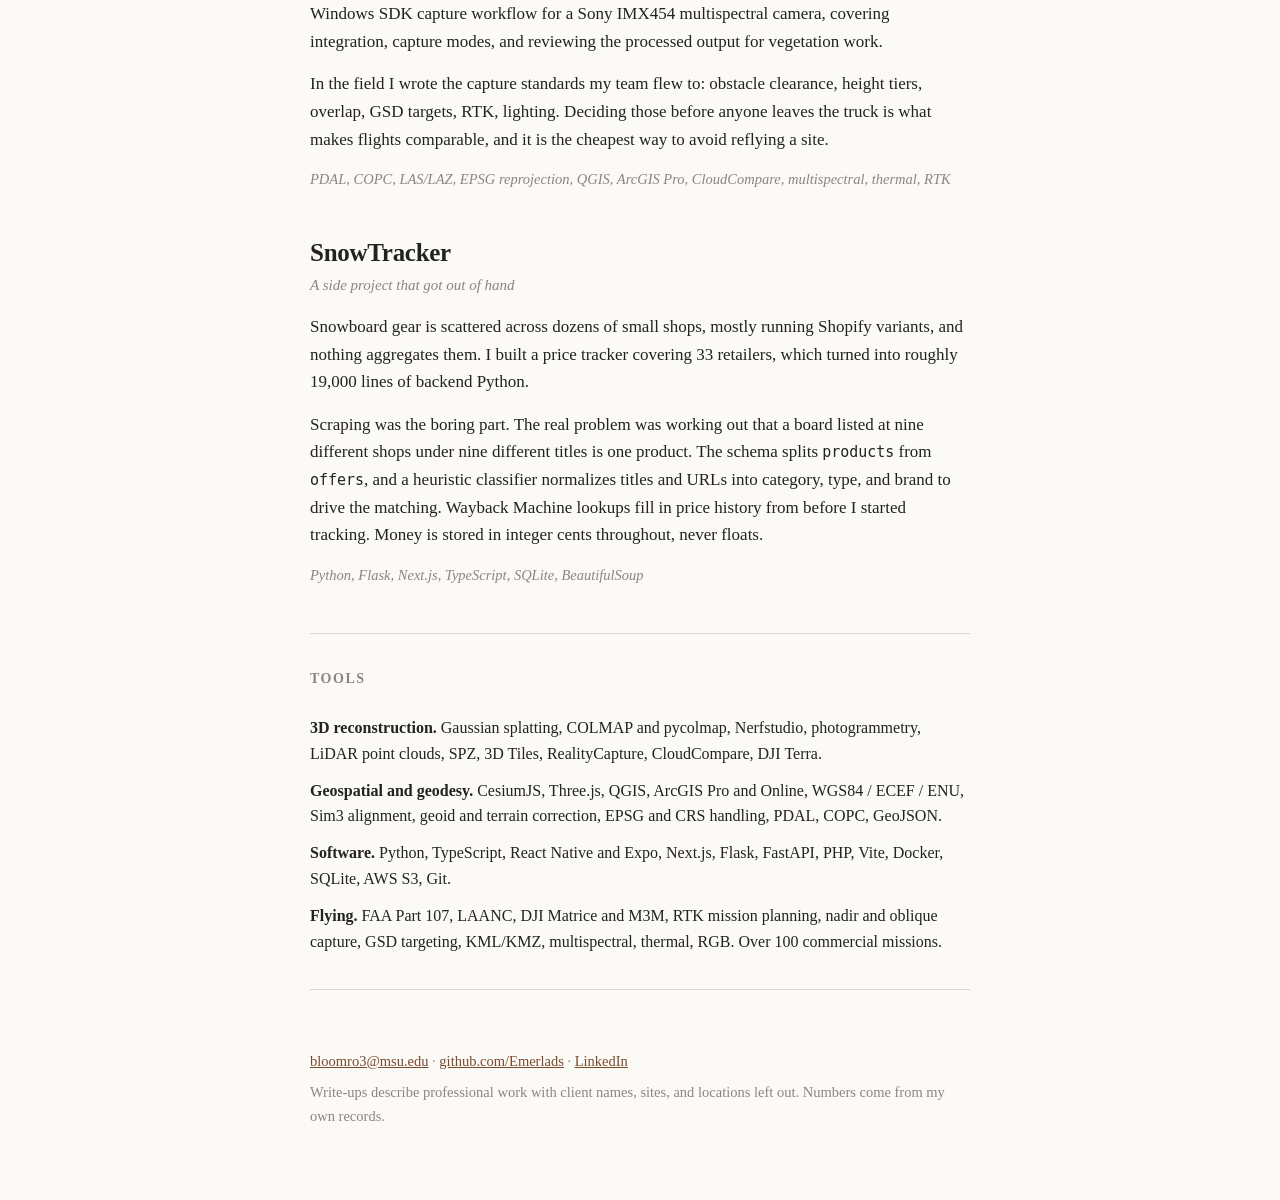
==== commit 0477b2f2: "Redesign site, update resume" ====
--- a/index.html
+++ b/index.html
@@ -3,392 +3,245 @@
 <head>
 <meta charset="utf-8">
 <meta name="viewport" content="width=device-width, initial-scale=1">
-<title>Roberto Bloom — Geospatial Software Engineer</title>
-<meta name="description" content="Geospatial software engineer building drone-to-3D reconstruction pipelines. COLMAP, Gaussian Splatting, 3D Tiles, CesiumJS. FAA Part 107.">
+<title>Roberto Bloom</title>
+<meta name="description" content="Geospatial software engineer. Drone imagery to georeferenced 3D. COLMAP, Gaussian splatting, 3D Tiles, CesiumJS. FAA Part 107.">
 <style>
 :root{
-  --bg:#0d1117; --panel:#151b23; --panel2:#1c232d; --line:#2a3441;
-  --tx:#e6edf3; --dim:#8b98a5; --dim2:#6e7c8a;
-  --ac:#4fc3a1; --ac2:#58a6ff; --warn:#e3b341;
-  --mono:ui-monospace,SFMono-Regular,"SF Mono",Menlo,Consolas,monospace;
-  --sans:-apple-system,BlinkMacSystemFont,"Segoe UI",Inter,Roboto,sans-serif;
+  --paper:#fbfaf7; --ink:#232220; --soft:#5c5954; --faint:#8a8681;
+  --rule:#ddd8cf; --accent:#7a4a2b; --box:#f4f1ea;
+  --serif:"Iowan Old Style","Palatino Linotype",Palatino,Georgia,"Times New Roman",serif;
+  --mono:"SF Mono",Menlo,Consolas,"DejaVu Sans Mono",monospace;
 }
 *{box-sizing:border-box;margin:0;padding:0}
-html{scroll-behavior:smooth}
-body{background:var(--bg);color:var(--tx);font:16px/1.65 var(--sans);-webkit-font-smoothing:antialiased}
-.wrap{max-width:920px;margin:0 auto;padding:0 24px}
-a{color:var(--ac2);text-decoration:none}
-a:hover{text-decoration:underline}
-
-/* header */
-header{padding:76px 0 52px;border-bottom:1px solid var(--line)}
-.eyebrow{font:500 12px/1 var(--mono);color:var(--ac);letter-spacing:.14em;text-transform:uppercase;margin-bottom:16px}
-h1{font-size:clamp(34px,5.5vw,52px);line-height:1.06;letter-spacing:-.025em;font-weight:680;margin-bottom:14px}
-.tagline{font-size:19px;color:var(--dim);max-width:660px;margin-bottom:26px}
-.tagline b{color:var(--tx);font-weight:600}
-.contact{display:flex;gap:8px;flex-wrap:wrap;font-size:14px}
-.contact a,.contact span{padding:6px 13px;border:1px solid var(--line);border-radius:7px;color:var(--dim);background:var(--panel)}
-.contact a:hover{border-color:var(--ac);color:var(--ac);text-decoration:none}
-
-/* metrics */
-.metrics{display:grid;grid-template-columns:repeat(auto-fit,minmax(150px,1fr));gap:12px;margin:44px 0 0}
-.m{background:var(--panel);border:1px solid var(--line);border-radius:10px;padding:16px 18px}
-.m .v{font:650 25px/1 var(--mono);color:var(--ac);letter-spacing:-.02em}
-.m .k{font-size:12.5px;color:var(--dim2);margin-top:7px;line-height:1.4}
-
-section{padding:60px 0;border-bottom:1px solid var(--line)}
-h2{font-size:13px;font-family:var(--mono);color:var(--ac);letter-spacing:.14em;text-transform:uppercase;margin-bottom:28px;font-weight:500}
-h3{font-size:23px;letter-spacing:-.015em;margin-bottom:6px;font-weight:640}
-.sub{color:var(--dim2);font-size:13.5px;font-family:var(--mono);margin-bottom:18px}
-
-/* case study */
-.cs{margin-bottom:56px}
-.cs:last-child{margin-bottom:0}
-.cs p{color:var(--dim);margin-bottom:14px;max-width:730px}
-.cs p b{color:var(--tx);font-weight:600}
-.role{display:inline-block;font-size:11.5px;font-family:var(--mono);color:var(--warn);border:1px solid rgba(227,179,65,.3);background:rgba(227,179,65,.07);padding:3px 9px;border-radius:5px;margin-bottom:14px}
-.stack{display:flex;gap:6px;flex-wrap:wrap;margin-top:18px}
-.chip{font:12px var(--mono);padding:4px 10px;background:var(--panel2);border:1px solid var(--line);border-radius:5px;color:var(--dim)}
-.res{background:var(--panel);border-left:2px solid var(--ac);border-radius:0 8px 8px 0;padding:14px 18px;margin:18px 0 0}
-.res .t{font:500 11px/1 var(--mono);color:var(--ac);letter-spacing:.1em;text-transform:uppercase;margin-bottom:9px}
-.res ul{list-style:none;font-size:14.5px;color:var(--dim)}
-.res li{padding-left:16px;position:relative;margin-bottom:5px}
-.res li:last-child{margin-bottom:0}
-.res li:before{content:"▸";position:absolute;left:0;color:var(--ac);font-size:11px;top:2px}
-.res b{color:var(--tx);font-weight:600}
-
-figure{margin:22px 0 0;background:var(--panel);border:1px solid var(--line);border-radius:10px;padding:22px 20px 16px;overflow-x:auto}
-figure svg{display:block;width:100%;height:auto;min-width:560px}
-figcaption{font-size:12.5px;color:var(--dim2);margin-top:14px;text-align:center;font-family:var(--mono)}
-
-/* skills */
-.sk{display:grid;grid-template-columns:repeat(auto-fit,minmax(280px,1fr));gap:22px}
-.sk .g h4{font:500 12px/1 var(--mono);color:var(--tx);letter-spacing:.06em;text-transform:uppercase;margin-bottom:11px}
-.sk .g p{font-size:14px;color:var(--dim);line-height:1.8}
-
-.codeh{font:500 11px/1 var(--mono);color:var(--ac);letter-spacing:.12em;text-transform:uppercase;margin:26px 0 10px;font-weight:500}
-pre{background:#0a0e14;border:1px solid var(--line);border-radius:9px;padding:16px 18px;overflow-x:auto;margin-bottom:6px}
-pre code{font:12.5px/1.65 var(--mono);color:#c9d5e1;white-space:pre;display:block}
-pre .k{color:#ff7b9c}pre .fn{color:#82d8ff}pre .ty{color:#4fc3a1}
-pre .n{color:#e3b341}pre .s{color:#a5d6a7}pre .cm{color:#5c6b7a;font-style:italic}
-
-footer{padding:44px 0 60px;color:var(--dim2);font-size:13.5px}
-footer a{color:var(--dim)}
-.note{font-size:12.5px;color:var(--dim2);font-style:italic;margin-top:10px;max-width:730px}
-
-@media(max-width:600px){
-  header{padding:52px 0 40px}
-  section{padding:44px 0}
-  figure{padding:16px 12px 12px}
+body{background:var(--paper);color:var(--ink);font:17px/1.62 var(--serif);
+  -webkit-font-smoothing:antialiased;padding:0 22px}
+.w{max-width:660px;margin:0 auto}
+.wide{max-width:780px;margin:0 auto}
+a{color:var(--accent)}
+a:hover{color:var(--ink)}
+
+header{padding:72px 0 30px}
+h1{font-size:38px;font-weight:600;letter-spacing:-.012em;line-height:1.1;margin-bottom:10px}
+.role{font-size:16px;color:var(--soft);font-style:italic;margin-bottom:22px}
+.intro{font-size:18.5px;margin-bottom:20px}
+.links{font-size:15px;color:var(--faint)}
+.links a{margin-right:14px;white-space:nowrap}
+
+hr{border:0;border-top:1px solid var(--rule);margin:34px 0}
+
+h2{font-size:14px;font-weight:600;letter-spacing:.11em;text-transform:uppercase;
+  color:var(--faint);margin:0 0 24px}
+h3{font-size:25px;font-weight:600;letter-spacing:-.011em;line-height:1.22;margin-bottom:5px}
+.kicker{font-size:15px;color:var(--faint);font-style:italic;margin-bottom:16px}
+p{margin-bottom:15px}
+.proj{margin-bottom:46px}
+.proj:last-child{margin-bottom:0}
+
+.aside{background:var(--box);border-radius:3px;padding:15px 19px;margin:20px 0;font-size:16px}
+.aside p:last-child{margin-bottom:0}
+.aside .lbl{font-size:12.5px;letter-spacing:.09em;text-transform:uppercase;color:var(--faint);
+  margin-bottom:8px;font-weight:600}
+
+.tools{font-size:14.5px;color:var(--faint);font-style:italic;margin-top:14px}
+
+figure{margin:24px 0}
+figure svg{display:block;width:100%;height:auto;min-width:540px}
+.scroll{overflow-x:auto}
+figcaption{font-size:14px;color:var(--faint);font-style:italic;margin-top:9px}
+
+pre{background:#f4f1ea;border-left:2px solid var(--rule);padding:14px 17px;overflow-x:auto;margin:16px 0}
+pre code{font:12.5px/1.62 var(--mono);color:#3a3833;white-space:pre;display:block}
+.cmt{color:#a09a90}
+code{font-family:var(--mono);font-size:.88em}
+
+.skills p{font-size:16px;margin-bottom:11px}
+.skills b{font-weight:600}
+
+footer{padding:26px 0 64px;font-size:14.5px;color:var(--faint)}
+footer p{margin-bottom:8px}
+
+@media(max-width:620px){
+  header{padding:48px 0 24px}
+  h1{font-size:31px}
+  body{font-size:16.5px}
+  .links a{display:inline-block;margin-bottom:6px}
 }
 </style>
 </head>
 <body>
 
+<div class="w">
 <header>
-  <div class="wrap">
-    <div class="eyebrow">Geospatial Software Engineer · FAA Part 107</div>
-    <h1>Roberto Bloom</h1>
-    <p class="tagline">I build <b>drone-to-3D reconstruction pipelines</b> — raw aerial imagery through Structure-from-Motion and Gaussian Splatting to georeferenced 3D Tiles that render in the browser at true world coordinates. I plan the flight and write the software that turns it into a measurable product.</p>
-    <div class="contact">
-      <a href="mailto:bloomro3@msu.edu">bloomro3@msu.edu</a>
-      <a href="https://linkedin.com/in/roberto-bloom">LinkedIn</a>
-      <a href="https://github.com/Emerlads/georef-splat-tools">Code</a>
-      <a href="Roberto_Bloom_Resume.pdf">Résumé (PDF)</a>
-      <span>Pullman, MI · Remote</span>
-    </div>
-
-    <div class="metrics">
-      <div class="m"><div class="v">0.107 m</div><div class="k">Horizontal GPS residual across 119/120 solved cameras</div></div>
-      <div class="m"><div class="v">0.24 m</div><div class="k">3D georeferencing RMSE, surfaced as in-app QA readout</div></div>
-      <div class="m"><div class="v">1.3 M</div><div class="k">Gaussians classified in a single production scene</div></div>
-      <div class="m"><div class="v">Part 107</div><div class="k">FAA certified — I fly the missions I process</div></div>
-    </div>
+  <h1>Roberto Bloom</h1>
+  <div class="role">Geospatial software engineer, FAA Part 107 remote pilot</div>
+  <p class="intro">I take drone photos and turn them into 3D models that sit where they actually are on Earth. That means Structure-from-Motion, then careful coordinate work, then Gaussian splatting, then getting the result small enough to open in a browser. I fly the missions too, which turns out to matter more than people expect.</p>
+  <div class="links">
+    <a href="mailto:bloomro3@msu.edu">bloomro3@msu.edu</a>
+    <a href="https://github.com/Emerlads/georef-splat-tools">GitHub</a>
+    <a href="https://linkedin.com/in/roberto-bloom">LinkedIn</a>
+    <a href="Roberto_Bloom_Resume.pdf">Résumé</a>
+    <span>Pullman, Michigan</span>
   </div>
 </header>
 
-<section>
-  <div class="wrap">
-    <h2>Selected Work</h2>
-
-    <!-- CS 1 -->
-    <div class="cs">
-      <h3>Georeferenced Gaussian Splatting Pipeline</h3>
-      <div class="sub">Raw drone imagery → browser-viewable 3D Tiles at true lat/lon/elevation</div>
-      <span class="role">Sole developer · production</span>
-      <p>Commercial photogrammetry tools produce georeferenced output but lock the process behind a closed pipeline. I rebuilt that capability end-to-end with open tooling so every stage stays inspectable and the accuracy is measurable rather than asserted.</p>
-      <p>The hard part isn't the reconstruction — it's the <b>coordinate math between stages</b>. Structure-from-Motion solves camera poses in an arbitrary local frame with arbitrary scale. Getting that into real-world coordinates means fitting solved camera centers to EXIF GPS with a similarity transform, landing in a local ENU frame in true meters, and only then training the splat model so the output is metrically meaningful.</p>
-
-      <figure>
-        <svg viewBox="0 0 900 190" xmlns="http://www.w3.org/2000/svg" font-family="ui-monospace,Menlo,Consolas,monospace">
-          <defs>
-            <marker id="a1" markerWidth="9" markerHeight="9" refX="8" refY="3" orient="auto">
-              <path d="M0,0 L8,3 L0,6 z" fill="#4fc3a1"/>
-            </marker>
-          </defs>
-          <g font-size="11.5">
-            <rect x="4" y="42" width="118" height="54" rx="7" fill="#1c232d" stroke="#2a3441"/>
-            <text x="63" y="64" fill="#e6edf3" text-anchor="middle" font-size="12">GPS-tagged</text>
-            <text x="63" y="80" fill="#8b98a5" text-anchor="middle">drone imagery</text>
-
-            <rect x="152" y="42" width="118" height="54" rx="7" fill="#1c232d" stroke="#2a3441"/>
-            <text x="211" y="64" fill="#e6edf3" text-anchor="middle" font-size="12">COLMAP SfM</text>
-            <text x="211" y="80" fill="#8b98a5" text-anchor="middle">camera poses</text>
-
-            <rect x="300" y="34" width="132" height="70" rx="7" fill="#152b25" stroke="#4fc3a1"/>
-            <text x="366" y="56" fill="#4fc3a1" text-anchor="middle" font-size="12">Sim3 fit</text>
-            <text x="366" y="72" fill="#8b98a5" text-anchor="middle">poses → EXIF GPS</text>
-            <text x="366" y="88" fill="#8b98a5" text-anchor="middle">local ENU (m)</text>
-
-            <rect x="462" y="42" width="126" height="54" rx="7" fill="#1c232d" stroke="#2a3441"/>
-            <text x="525" y="64" fill="#e6edf3" text-anchor="middle" font-size="12">Nerfstudio</text>
-            <text x="525" y="80" fill="#8b98a5" text-anchor="middle">splatfacto train</text>
-
-            <rect x="618" y="42" width="118" height="54" rx="7" fill="#1c232d" stroke="#2a3441"/>
-            <text x="677" y="64" fill="#e6edf3" text-anchor="middle" font-size="12">SPZ / 3D Tiles</text>
-            <text x="677" y="80" fill="#8b98a5" text-anchor="middle">decimate + pack</text>
-
-            <rect x="766" y="42" width="130" height="54" rx="7" fill="#1c232d" stroke="#2a3441"/>
-            <text x="831" y="64" fill="#e6edf3" text-anchor="middle" font-size="12">CesiumJS</text>
-            <text x="831" y="80" fill="#8b98a5" text-anchor="middle">true lat/lon/elev</text>
-
-            <line x1="126" y1="69" x2="146" y2="69" stroke="#4fc3a1" stroke-width="1.4" marker-end="url(#a1)"/>
-            <line x1="274" y1="69" x2="294" y2="69" stroke="#4fc3a1" stroke-width="1.4" marker-end="url(#a1)"/>
-            <line x1="436" y1="69" x2="456" y2="69" stroke="#4fc3a1" stroke-width="1.4" marker-end="url(#a1)"/>
-            <line x1="592" y1="69" x2="612" y2="69" stroke="#4fc3a1" stroke-width="1.4" marker-end="url(#a1)"/>
-            <line x1="740" y1="69" x2="760" y2="69" stroke="#4fc3a1" stroke-width="1.4" marker-end="url(#a1)"/>
-
-            <rect x="300" y="128" width="132" height="30" rx="6" fill="#0d1117" stroke="#2a3441" stroke-dasharray="3 3"/>
-            <text x="366" y="147" fill="#e3b341" text-anchor="middle" font-size="11">RMSE residual QA</text>
-            <line x1="366" y1="108" x2="366" y2="124" stroke="#e3b341" stroke-width="1.2" stroke-dasharray="3 3"/>
-          </g>
-        </svg>
-        <figcaption>Accuracy is established at the alignment stage, then measured — not assumed downstream.</figcaption>
-      </figure>
-
-      <div class="res">
-        <div class="t">Outcome</div>
-        <ul>
-          <li><b>0.107 m horizontal GPS residual</b> across 119 of 120 solved cameras on a target capture subset</li>
-          <li><b>0.24 m 3D georeferencing RMSE</b>, exposed in-app as a per-reconstruction QA readout so field users see confidence, not just geometry</li>
-          <li>Diagnosed placement failures traced to <b>WGS84 ellipsoidal height vs. MSL/geoid offsets</b> and terrain-height correction — a class of bug that silently puts models tens of metres off vertically</li>
-          <li>Compressed a 109k-Gaussian scene to a ~7.4 MB PLY for practical browser delivery</li>
-        </ul>
-      </div>
-      <div class="res" style="border-left-color:var(--warn)">
-        <div class="t" style="color:var(--warn)">On the numbers above</div>
-        <ul>
-          <li>Both figures are <b>camera-prior fit residuals</b> — they measure how well solved cameras agree with the GPS priors they were fitted to. That is not the same as independent accuracy against surveyed checkpoints withheld from the fit, and the tooling stamps every output with that caveat rather than letting the distinction blur.</li>
-          <li>Consumer GPS priors are metre-level at best; RTK or surveyed ground control should replace them where available, and the pipeline is built to accept that substitution.</li>
-        </ul>
-      </div>
-      <h4 class="codeh">From the alignment tool</h4>
-      <p style="margin-bottom:12px">The geodesy is written out rather than delegated to a library — geodetic to ECEF on the WGS84 ellipsoid, then ECEF to a local ENU frame via the rotation matrix at the scene origin:</p>
-      <pre><code><span class="k">def</span> <span class="fn">geodetic_to_ecef</span>(lat_deg: <span class="ty">float</span>, lon_deg: <span class="ty">float</span>, h: <span class="ty">float</span>) -&gt; np.ndarray:
-    <span class="cm"># WGS84 ellipsoid.</span>
-    a = <span class="n">6378137.0</span>
-    f = <span class="n">1.0</span> / <span class="n">298.257223563</span>
-    e2 = f * (<span class="n">2.0</span> - f)
-    lat, lon = math.radians(lat_deg), math.radians(lon_deg)
-    sin_lat, cos_lat = math.sin(lat), math.cos(lat)
-    n = a / math.sqrt(<span class="n">1.0</span> - e2 * sin_lat * sin_lat)
-    <span class="k">return</span> np.array([
-        (n + h) * cos_lat * math.cos(lon),
-        (n + h) * cos_lat * math.sin(lon),
-        (n * (<span class="n">1.0</span> - e2) + h) * sin_lat,
-    ], dtype=np.float64)
-
-
-<span class="k">def</span> <span class="fn">ecef_to_enu_matrix</span>(lat_deg: <span class="ty">float</span>, lon_deg: <span class="ty">float</span>) -&gt; np.ndarray:
-    lat, lon = math.radians(lat_deg), math.radians(lon_deg)
-    sin_lat, cos_lat = math.sin(lat), math.cos(lat)
-    sin_lon, cos_lon = math.sin(lon), math.cos(lon)
-    <span class="k">return</span> np.array([
-        [-sin_lon,            cos_lon,           <span class="n">0.0</span>],
-        [-sin_lat * cos_lon, -sin_lat * sin_lon, cos_lat],
-        [ cos_lat * cos_lon,  cos_lat * sin_lon, sin_lat],
-    ], dtype=np.float64)</code></pre>
-
-      <h4 class="codeh">From the residuals tool</h4>
-      <p style="margin-bottom:12px">Every accuracy report carries its own methodological caveat, so the number can't be quoted as something it isn't:</p>
-      <pre><code>payload = {
-    <span class="s">"schema"</span>: <span class="s">"geosplat.georef_residuals.v1"</span>,
-    <span class="s">"method"</span>: <span class="s">"COLMAP camera centers fit to EXIF GPS priors"</span>,
-    <span class="s">"registered_cameras_with_gps"</span>: len(errors),
-    <span class="s">"residuals"</span>: {
-        <span class="s">"three_d"</span>:    stats(np.linalg.norm(arr, axis=<span class="n">1</span>)),
-        <span class="s">"horizontal"</span>: stats(np.linalg.norm(arr[:, :<span class="n">2</span>], axis=<span class="n">1</span>)),
-        <span class="s">"vertical"</span>:   stats(np.abs(arr[:, <span class="n">2</span>])),
-    },
-    <span class="s">"note"</span>: <span class="s">"Camera-prior fit residual, not independent "</span>
-            <span class="s">"surveyed GCP/checkpoint error."</span>,
-}</code></pre>
-      <p style="margin-top:16px"><a href="https://github.com/Emerlads/georef-splat-tools"><b>→ georef-splat-tools</b></a> — the full toolset, 8 command-line tools, ~1,340 lines, MIT licensed.</p>
-      <div class="stack">
-        <span class="chip">COLMAP / pycolmap</span><span class="chip">Nerfstudio splatfacto</span><span class="chip">Sim3 alignment</span>
-        <span class="chip">WGS84 / ECEF / ENU</span><span class="chip">3D Tiles</span><span class="chip">SPZ</span>
-        <span class="chip">CesiumJS</span><span class="chip">Python</span><span class="chip">TypeScript</span>
-      </div>
-    </div>
-
-    <!-- CS 2 -->
-    <div class="cs">
-      <h3>3D Inspection &amp; Compliance Viewer</h3>
-      <div class="sub">Turning a photoreal capture into pass/fail engineering answers</div>
-      <span class="role">Sole developer · production</span>
-      <p>A photoreal 3D scene looks impressive and answers nothing. The value is in measurement. I built a browser viewer that takes Gaussian splat scenes and returns the specific determinations inspection crews actually need — vegetation clearance compliance, structural clearances, and dimensional analysis — with the result attached to the geometry rather than to a clipboard.</p>
-      <p>For vegetation work the viewer segments a clicked object, computes its minimum height above the ground plane, compares against a configurable threshold, and reports pass/fail with the measured value and a visualized clearance plane. A separate mode slices the scene at <b>1.3 m for diameter-at-breast-height</b>, clusters trunk cross-sections, and classifies each into fire fuel size classes under the NFFL system.</p>
-      <p class="note">An early approach tinting individual splats via the renderer's RGBA buffer produced no visible result; I pivoted to generating explicit 3D marker geometry at detected features, which also made the classifications selectable and inspectable rather than merely visual.</p>
-      <div class="res">
-        <div class="t">Capabilities Shipped</div>
-        <ul>
-          <li>Clearance-violation detection with configurable thresholds and pass/fail visualization</li>
-          <li><b>DBH slice analysis at 1.3 m</b> with automatic trunk clustering</li>
-          <li>Fuel size classification (1h / 10h / 100h / 1000h) driven by measured diameter</li>
-          <li>Point-to-point measurement and 3D segmentation backed by a Python ML service</li>
-        </ul>
-      </div>
-      <div class="stack">
-        <span class="chip">Three.js</span><span class="chip">Spark.js (3DGS)</span><span class="chip">Vite</span>
-        <span class="chip">Tailwind</span><span class="chip">FastAPI</span><span class="chip">Python</span><span class="chip">Docker</span>
-      </div>
-    </div>
-
-    <!-- CS 3 -->
-    <div class="cs">
-      <h3>Human-in-the-Loop Gaussian Classification</h3>
-      <div class="sub">Teaching a classifier the categories that matter operationally</div>
-      <span class="role">Sole developer · production</span>
-      <p>Unsupervised clustering labels a scene exhaustively and arbitrarily — it finds the classes the data suggests, not the classes an inspector needs. I built a supervised path where an operator corrects labels through a QA pass and the classifier learns the domain-meaningful categories from those corrections.</p>
-      <p>The clearest evidence it works: during QA I created a <b>dead vegetation</b> class that no unsupervised cluster had ever produced. It matters operationally — dead vegetation is a fire-risk signal — and it only exists because a human with domain knowledge put it there. That's the whole argument for supervision in one example.</p>
-
-      <figure>
-        <svg viewBox="0 0 900 176" xmlns="http://www.w3.org/2000/svg" font-family="ui-monospace,Menlo,Consolas,monospace">
-          <defs>
-            <marker id="a2" markerWidth="9" markerHeight="9" refX="8" refY="3" orient="auto">
-              <path d="M0,0 L8,3 L0,6 z" fill="#58a6ff"/>
-            </marker>
-          </defs>
-          <g font-size="11.5">
-            <rect x="6" y="36" width="150" height="52" rx="7" fill="#1c232d" stroke="#2a3441"/>
-            <text x="81" y="57" fill="#e6edf3" text-anchor="middle" font-size="12">Unsupervised</text>
-            <text x="81" y="74" fill="#8b98a5" text-anchor="middle">99% coverage</text>
-
-            <rect x="196" y="36" width="150" height="52" rx="7" fill="#1c232d" stroke="#2a3441"/>
-            <text x="271" y="57" fill="#e6edf3" text-anchor="middle" font-size="12">Operator QA</text>
-            <text x="271" y="74" fill="#8b98a5" text-anchor="middle">11 corrected · 2 confirmed</text>
-
-            <rect x="386" y="28" width="164" height="68" rx="7" fill="#152b25" stroke="#4fc3a1"/>
-            <text x="468" y="50" fill="#4fc3a1" text-anchor="middle" font-size="12">Supervised model</text>
-            <text x="468" y="67" fill="#8b98a5" text-anchor="middle">domain classes incl.</text>
-            <text x="468" y="83" fill="#e3b341" text-anchor="middle">dead_vegetation</text>
-
-            <rect x="590" y="36" width="150" height="52" rx="7" fill="#1c232d" stroke="#2a3441"/>
-            <text x="665" y="57" fill="#e6edf3" text-anchor="middle" font-size="12">Applied to scene</text>
-            <text x="665" y="74" fill="#8b98a5" text-anchor="middle">1.3M Gaussians</text>
-
-            <rect x="780" y="36" width="114" height="52" rx="7" fill="#1c232d" stroke="#2a3441"/>
-            <text x="837" y="57" fill="#e6edf3" text-anchor="middle" font-size="12">GIS export</text>
-            <text x="837" y="74" fill="#8b98a5" text-anchor="middle">3D Tiles + GeoJSON</text>
-
-            <line x1="160" y1="62" x2="190" y2="62" stroke="#58a6ff" stroke-width="1.4" marker-end="url(#a2)"/>
-            <line x1="350" y1="62" x2="380" y2="62" stroke="#58a6ff" stroke-width="1.4" marker-end="url(#a2)"/>
-            <line x1="554" y1="62" x2="584" y2="62" stroke="#58a6ff" stroke-width="1.4" marker-end="url(#a2)"/>
-            <line x1="744" y1="62" x2="774" y2="62" stroke="#58a6ff" stroke-width="1.4" marker-end="url(#a2)"/>
-
-            <path d="M468 100 L468 128 L271 128 L271 94" fill="none" stroke="#e3b341" stroke-width="1.2" stroke-dasharray="3 3" marker-end="url(#a2)"/>
-            <text x="370" y="146" fill="#e3b341" text-anchor="middle" font-size="11">re-QA raises coverage</text>
-          </g>
-        </svg>
-        <figcaption>Supervision trades coverage for correctness — then recovers coverage through iteration.</figcaption>
-      </figure>
-
-      <div class="res">
-        <div class="t">Outcome</div>
-        <ul>
-          <li>Supervised labels applied across a <b>1.3M-Gaussian</b> production scene</li>
-          <li><b>72% supervised coverage vs. 99% unsupervised</b> — the honest tradeoff; supervision only labels what it has been taught, and iterative re-QA closes the gap</li>
-          <li>Classified features exported as 3D Tiles and GeoJSON for use in standard GIS tooling</li>
-          <li>Re-ran at roughly <b>3× Gaussian density</b> with supervised labels reapplied to test stability under densification</li>
-        </ul>
-      </div>
-      <div class="stack">
-        <span class="chip">Python</span><span class="chip">supervised classification</span><span class="chip">FastAPI</span>
-        <span class="chip">3D Tiles</span><span class="chip">GeoJSON</span><span class="chip">ArcGIS Online</span><span class="chip">Esri JS API</span>
-      </div>
-    </div>
-
-    <!-- CS 4 -->
-    <div class="cs">
-      <h3>LiDAR Processing &amp; Multispectral Sensor Integration</h3>
-      <div class="sub">Field data engineering — point clouds, reprojection, sensor SDKs</div>
-      <span class="role">Sole developer</span>
-      <p>Reconstruction work only matters if the upstream data is correctly conditioned. I built PDAL pipelines converting raw LiDAR into <b>cloud-optimized point cloud (COPC)</b> format with reprojection into projected coordinate systems for analysis, so large point clouds stream efficiently instead of requiring a full download.</p>
-      <p>Separately, I developed and validated a Windows SDK capture workflow for a <b>multispectral imaging sensor</b> — sensor integration, capture-mode configuration, and processed-output review feeding vegetation analysis. Field-side, I authored repeatable capture standards covering obstacle clearance, height tiers, image overlap, GSD targets, RTK, and lighting consistency, which is what makes reconstructions comparable across flights instead of one-off.</p>
-      <div class="stack">
-        <span class="chip">PDAL</span><span class="chip">COPC</span><span class="chip">LAS / LAZ</span><span class="chip">EPSG reprojection</span>
-        <span class="chip">QGIS</span><span class="chip">ArcGIS Pro</span><span class="chip">CloudCompare</span>
-        <span class="chip">multispectral</span><span class="chip">NDVI</span><span class="chip">Qt / C++ SDK</span><span class="chip">RTK</span>
-      </div>
-    </div>
-
-    <!-- CS 5 -->
-    <div class="cs">
-      <h3>SnowTracker — Price Intelligence Platform</h3>
-      <div class="sub">Full-stack product · ~19k lines of backend Python · 33 retailer integrations</div>
-      <span class="role">Personal project · sole developer</span>
-      <p>A price-tracking platform for snowboard equipment across <b>33 independent retailers</b>. Built because the market is fragmented across small shops running Shopify variants with no common catalog format, and no aggregator covered them.</p>
-      <p>The engineering problem isn't scraping — it's <b>identity resolution</b>. The same board appears across dozens of storefronts under inconsistent titles, so the schema separates <code>products</code> from <code>offers</code>: one canonical product, many retailer offers. A heuristic classifier normalizes titles and URLs into category, equipment type, and brand to drive that matching. Wayback Machine integration backfills price history for products that existed before tracking started.</p>
-      <div class="res">
-        <div class="t">Architecture</div>
-        <ul>
-          <li><b>Next.js</b> frontend proxying API calls through a route handler to a <b>Flask</b> backend, SQLite for storage</li>
-          <li>33 retailer-specific catalog ingestion scripts over Shopify and custom storefronts</li>
-          <li>Normalized <code>products</code>/<code>offers</code> schema so one item's price can be compared across sellers over time</li>
-          <li>Money stored as integer cents throughout — never floats</li>
-          <li>Token-protected admin surface; public browsing needs no account</li>
-        </ul>
-      </div>
-      <div class="stack">
-        <span class="chip">Python</span><span class="chip">Flask</span><span class="chip">Next.js</span><span class="chip">TypeScript</span>
-        <span class="chip">SQLite</span><span class="chip">BeautifulSoup</span><span class="chip">data modeling</span><span class="chip">ETL</span>
-      </div>
-      <p class="note">Code not published — the ingestion layer targets named retailers. Architecture and approach described here.</p>
-    </div>
-
+<hr>
+
+<h2>Work</h2>
+
+<div class="proj">
+  <h3>Georeferencing drone captures</h3>
+  <div class="kicker">Raw imagery to browser-viewable 3D Tiles at true coordinates</div>
+
+  <p>Pix4D and similar tools will georeference a capture for you, but the process is closed and the accuracy is whatever they say it is. I rebuilt the whole path with open tooling so each stage can be inspected and the error can be measured.</p>
+
+  <p>Structure-from-Motion hands you camera poses in an arbitrary frame at an arbitrary scale. Nothing downstream knows where on Earth it is or how big it is. So before any training happens, I fit the solved camera centres onto their EXIF GPS positions with a similarity transform and land the whole model in a local ENU frame measured in metres. Train on that, and the output is metric by construction rather than scaled into place afterwards.</p>
+
+  <p>Two numbers from a recent capture: 0.24 m 3D RMSE, and 0.107 m horizontal residual across 119 of the 120 cameras that solved.</p>
+</div>
+</div>
+
+<div class="wide">
+<div class="scroll">
+<figure>
+  <svg viewBox="0 0 880 160" xmlns="http://www.w3.org/2000/svg" font-family="Menlo,Consolas,monospace">
+    <defs><marker id="ar" markerWidth="8" markerHeight="8" refX="7" refY="2.6" orient="auto">
+      <path d="M0,0 L7,2.6 L0,5.2 z" fill="#a8a29a"/></marker></defs>
+    <g font-size="11">
+      <rect x="2" y="34" width="112" height="48" rx="2" fill="#f4f1ea" stroke="#ddd8cf"/>
+      <text x="58" y="55" fill="#232220" text-anchor="middle" font-size="11.5">GPS-tagged</text>
+      <text x="58" y="70" fill="#8a8681" text-anchor="middle">drone photos</text>
+
+      <rect x="144" y="34" width="112" height="48" rx="2" fill="#f4f1ea" stroke="#ddd8cf"/>
+      <text x="200" y="55" fill="#232220" text-anchor="middle" font-size="11.5">COLMAP</text>
+      <text x="200" y="70" fill="#8a8681" text-anchor="middle">solve poses</text>
+
+      <rect x="286" y="26" width="132" height="64" rx="2" fill="#f6eee7" stroke="#c8a184"/>
+      <text x="352" y="47" fill="#7a4a2b" text-anchor="middle" font-size="11.5">Sim3 fit to GPS</text>
+      <text x="352" y="63" fill="#8a8681" text-anchor="middle">local ENU frame,</text>
+      <text x="352" y="77" fill="#8a8681" text-anchor="middle">real metres</text>
+
+      <rect x="448" y="34" width="118" height="48" rx="2" fill="#f4f1ea" stroke="#ddd8cf"/>
+      <text x="507" y="55" fill="#232220" text-anchor="middle" font-size="11.5">Nerfstudio</text>
+      <text x="507" y="70" fill="#8a8681" text-anchor="middle">splat training</text>
+
+      <rect x="596" y="34" width="112" height="48" rx="2" fill="#f4f1ea" stroke="#ddd8cf"/>
+      <text x="652" y="55" fill="#232220" text-anchor="middle" font-size="11.5">SPZ / 3D Tiles</text>
+      <text x="652" y="70" fill="#8a8681" text-anchor="middle">decimate, pack</text>
+
+      <rect x="738" y="34" width="126" height="48" rx="2" fill="#f4f1ea" stroke="#ddd8cf"/>
+      <text x="801" y="55" fill="#232220" text-anchor="middle" font-size="11.5">CesiumJS</text>
+      <text x="801" y="70" fill="#8a8681" text-anchor="middle">true lat/lon/elev</text>
+
+      <line x1="118" y1="58" x2="139" y2="58" stroke="#a8a29a" stroke-width="1.1" marker-end="url(#ar)"/>
+      <line x1="260" y1="58" x2="281" y2="58" stroke="#a8a29a" stroke-width="1.1" marker-end="url(#ar)"/>
+      <line x1="422" y1="58" x2="443" y2="58" stroke="#a8a29a" stroke-width="1.1" marker-end="url(#ar)"/>
+      <line x1="570" y1="58" x2="591" y2="58" stroke="#a8a29a" stroke-width="1.1" marker-end="url(#ar)"/>
+      <line x1="712" y1="58" x2="733" y2="58" stroke="#a8a29a" stroke-width="1.1" marker-end="url(#ar)"/>
+
+      <line x1="352" y1="94" x2="352" y2="114" stroke="#c8a184" stroke-width="1" stroke-dasharray="2 3"/>
+      <text x="352" y="130" fill="#7a4a2b" text-anchor="middle" font-size="10.5">residuals measured here</text>
+    </g>
+  </svg>
+  <figcaption>Alignment happens before training, so accuracy is established once and then verified.</figcaption>
+</figure>
+</div>
+</div>
+
+<div class="w">
+<div class="proj">
+  <div class="aside">
+    <div class="lbl">About those numbers</div>
+    <p>Both are camera-prior fit residuals. They say how closely the solved cameras agree with the GPS priors they were fitted to, which is not the same thing as accuracy against surveyed checkpoints held back from the fit. My tooling prints that caveat on every report, because the distinction gets lost constantly and only one of the two is an accuracy claim.</p>
   </div>
-</section>
-
-<section>
-  <div class="wrap">
-    <h2>Technical Skills</h2>
-    <div class="sk">
-      <div class="g">
-        <h4>3D Reconstruction</h4>
-        <p>Gaussian Splatting · COLMAP / pycolmap (SfM) · Nerfstudio splatfacto · photogrammetry · LiDAR point clouds · SPZ · 3D Tiles · RealityCapture · CloudCompare · DJI Terra</p>
-      </div>
-      <div class="g">
-        <h4>Geospatial &amp; Geodesy</h4>
-        <p>CesiumJS · Three.js · QGIS · ArcGIS Pro · ArcGIS Online · WGS84 / ECEF / ENU · Sim3 alignment · geoid &amp; terrain correction · EPSG / CRS handling · PDAL · COPC · GeoJSON</p>
-      </div>
-      <div class="g">
-        <h4>Software</h4>
-        <p>Python · TypeScript · React Native / Expo · Next.js · Flask · FastAPI · PHP · Vite · Tailwind · Docker · SQLite · AWS S3 · Git</p>
-      </div>
-      <div class="g">
-        <h4>UAS &amp; Sensors</h4>
-        <p>FAA Part 107 · DJI Matrice / M3M · RTK mission planning · nadir &amp; oblique capture · GSD targeting · KML/KMZ · multispectral · thermal · RGB</p>
-      </div>
-    </div>
-  </div>
-</section>
+
+  <p>The bug I lost the most time to was vertical. Models were sitting tens of metres above the terrain while the horizontal fit looked flawless. GPS altitude is height above the WGS84 ellipsoid, and I was treating it as height above sea level. It fails quietly, which is what made it hard.</p>
+
+  <p>The geodesy is written out rather than handed to a library, partly so I understood it:</p>
+
+<pre><code><span class="cmt"># geodetic to ECEF on the WGS84 ellipsoid</span>
+a  = 6378137.0
+f  = 1.0 / 298.257223563
+e2 = f * (2.0 - f)
+n  = a / math.sqrt(1.0 - e2 * sin_lat * sin_lat)
+
+x = (n + h) * cos_lat * math.cos(lon)
+y = (n + h) * cos_lat * math.sin(lon)
+z = (n * (1.0 - e2) + h) * sin_lat
+
+<span class="cmt"># then ECEF to local ENU via the rotation at the scene origin</span>
+R = np.array([
+    [-sin_lon,            cos_lon,           0.0],
+    [-sin_lat * cos_lon, -sin_lat * sin_lon, cos_lat],
+    [ cos_lat * cos_lon,  cos_lat * sin_lon, sin_lat],
+])</code></pre>
+
+  <p>Eight command-line tools came out of this, about 1,340 lines, published at <a href="https://github.com/Emerlads/georef-splat-tools">github.com/Emerlads/georef-splat-tools</a> under MIT.</p>
+  <p class="tools">COLMAP, pycolmap, Nerfstudio, Sim3 alignment, WGS84 / ECEF / ENU, 3D Tiles, SPZ, CesiumJS, Python, TypeScript</p>
+</div>
+
+<div class="proj">
+  <h3>Inspection tools on top of splats</h3>
+  <div class="kicker">Getting pass/fail answers out of a photoreal scene</div>
+
+  <p>A photoreal capture is nice to look at and answers nothing on its own. What inspection crews need is measurement, so I built a browser viewer that returns specific determinations and attaches them to the geometry.</p>
+
+  <p>For vegetation clearance it segments whatever you click, computes the lowest point of that object above the ground plane, compares against a threshold, and shows pass or fail with the measured height and a visible clearance plane. A separate mode slices the scene at 1.3 m for diameter at breast height, clusters the trunk cross-sections it finds, and sorts them into NFFL fire fuel size classes by diameter.</p>
+
+  <p>My first approach was to recolour individual splats through the renderer's RGBA buffer. It rendered nothing. The WASM turned out to be embedded as base64 inside the module rather than shipped alongside it, and a plugin I had added to fix that was quietly breaking the build. I gave up on tinting and generated real mesh geometry at each detected feature instead, which rendered correctly and also made the results clickable. Better outcome than the one I was aiming for.</p>
+
+  <p class="tools">Three.js, Spark.js, Vite, Tailwind, FastAPI, Python, Docker</p>
+</div>
+
+<div class="proj">
+  <h3>Teaching a classifier what matters</h3>
+  <div class="kicker">Human-in-the-loop labelling across a 1.3M-Gaussian scene</div>
+
+  <p>Unsupervised clustering will label a whole scene, but it finds the classes the data suggests rather than the ones an inspector cares about. So I built a supervised path where an operator corrects labels during a QA pass and the model learns the categories that actually mean something on site.</p>
+
+  <p>Best evidence it worked: during QA I created a class for dead vegetation that no clustering run had ever produced. It matters, because dead vegetation is a fire risk signal, and it exists only because someone who knew that was looking at the scene. Coverage dropped to 72% against 99% unsupervised, which is the honest trade. Supervision only labels what it has been shown, and a second QA round closes most of the gap.</p>
+
+  <p>Classified features export to 3D Tiles and GeoJSON so they can be checked in ArcGIS rather than trapped in my viewer.</p>
+  <p class="tools">Python, FastAPI, supervised classification, 3D Tiles, GeoJSON, ArcGIS Online</p>
+</div>
+
+<div class="proj">
+  <h3>Point clouds and sensors</h3>
+  <div class="kicker">The unglamorous half</div>
+
+  <p>Reconstruction only works if what goes in is conditioned properly. I write PDAL pipelines that convert raw LiDAR into COPC with reprojection into projected coordinate systems, so large clouds stream instead of forcing a full download. On the sensor side I built and validated a Windows SDK capture workflow for a Sony IMX454 multispectral camera, covering integration, capture modes, and reviewing the processed output for vegetation work.</p>
+
+  <p>In the field I wrote the capture standards my team flew to: obstacle clearance, height tiers, overlap, GSD targets, RTK, lighting. Deciding those before anyone leaves the truck is what makes flights comparable, and it is the cheapest way to avoid reflying a site.</p>
+  <p class="tools">PDAL, COPC, LAS/LAZ, EPSG reprojection, QGIS, ArcGIS Pro, CloudCompare, multispectral, thermal, RTK</p>
+</div>
+
+<div class="proj">
+  <h3>SnowTracker</h3>
+  <div class="kicker">A side project that got out of hand</div>
+
+  <p>Snowboard gear is scattered across dozens of small shops, mostly running Shopify variants, and nothing aggregates them. I built a price tracker covering 33 retailers, which turned into roughly 19,000 lines of backend Python.</p>
+
+  <p>Scraping was the boring part. The real problem was working out that a board listed at nine different shops under nine different titles is one product. The schema splits <code>products</code> from <code>offers</code>, and a heuristic classifier normalizes titles and URLs into category, type, and brand to drive the matching. Wayback Machine lookups fill in price history from before I started tracking. Money is stored in integer cents throughout, never floats.</p>
+
+  <p class="tools">Python, Flask, Next.js, TypeScript, SQLite, BeautifulSoup</p>
+</div>
+
+<hr>
+
+<h2>Tools</h2>
+<div class="skills">
+  <p><b>3D reconstruction.</b> Gaussian splatting, COLMAP and pycolmap, Nerfstudio, photogrammetry, LiDAR point clouds, SPZ, 3D Tiles, RealityCapture, CloudCompare, DJI Terra.</p>
+  <p><b>Geospatial and geodesy.</b> CesiumJS, Three.js, QGIS, ArcGIS Pro and Online, WGS84 / ECEF / ENU, Sim3 alignment, geoid and terrain correction, EPSG and CRS handling, PDAL, COPC, GeoJSON.</p>
+  <p><b>Software.</b> Python, TypeScript, React Native and Expo, Next.js, Flask, FastAPI, PHP, Vite, Docker, SQLite, AWS S3, Git.</p>
+  <p><b>Flying.</b> FAA Part 107, LAANC, DJI Matrice and M3M, RTK mission planning, nadir and oblique capture, GSD targeting, KML/KMZ, multispectral, thermal, RGB. Over 100 commercial missions.</p>
+</div>
+
+<hr>
 
 <footer>
-  <div class="wrap">
-    <p>Roberto Bloom · Geospatial Software Engineer · <a href="mailto:bloomro3@msu.edu">bloomro3@msu.edu</a> · <a href="https://linkedin.com/in/roberto-bloom">LinkedIn</a></p>
-    <p class="note">Case studies describe professional work and are written to exclude client names, site identifiers, locations, and proprietary code. Metrics are from my own engineering records.</p>
-  </div>
+  <p><a href="mailto:bloomro3@msu.edu">bloomro3@msu.edu</a> · <a href="https://github.com/Emerlads">github.com/Emerlads</a> · <a href="https://linkedin.com/in/roberto-bloom">LinkedIn</a></p>
+  <p>Write-ups describe professional work with client names, sites, and locations left out. Numbers come from my own records.</p>
 </footer>
+</div>
 
 </body>
 </html>
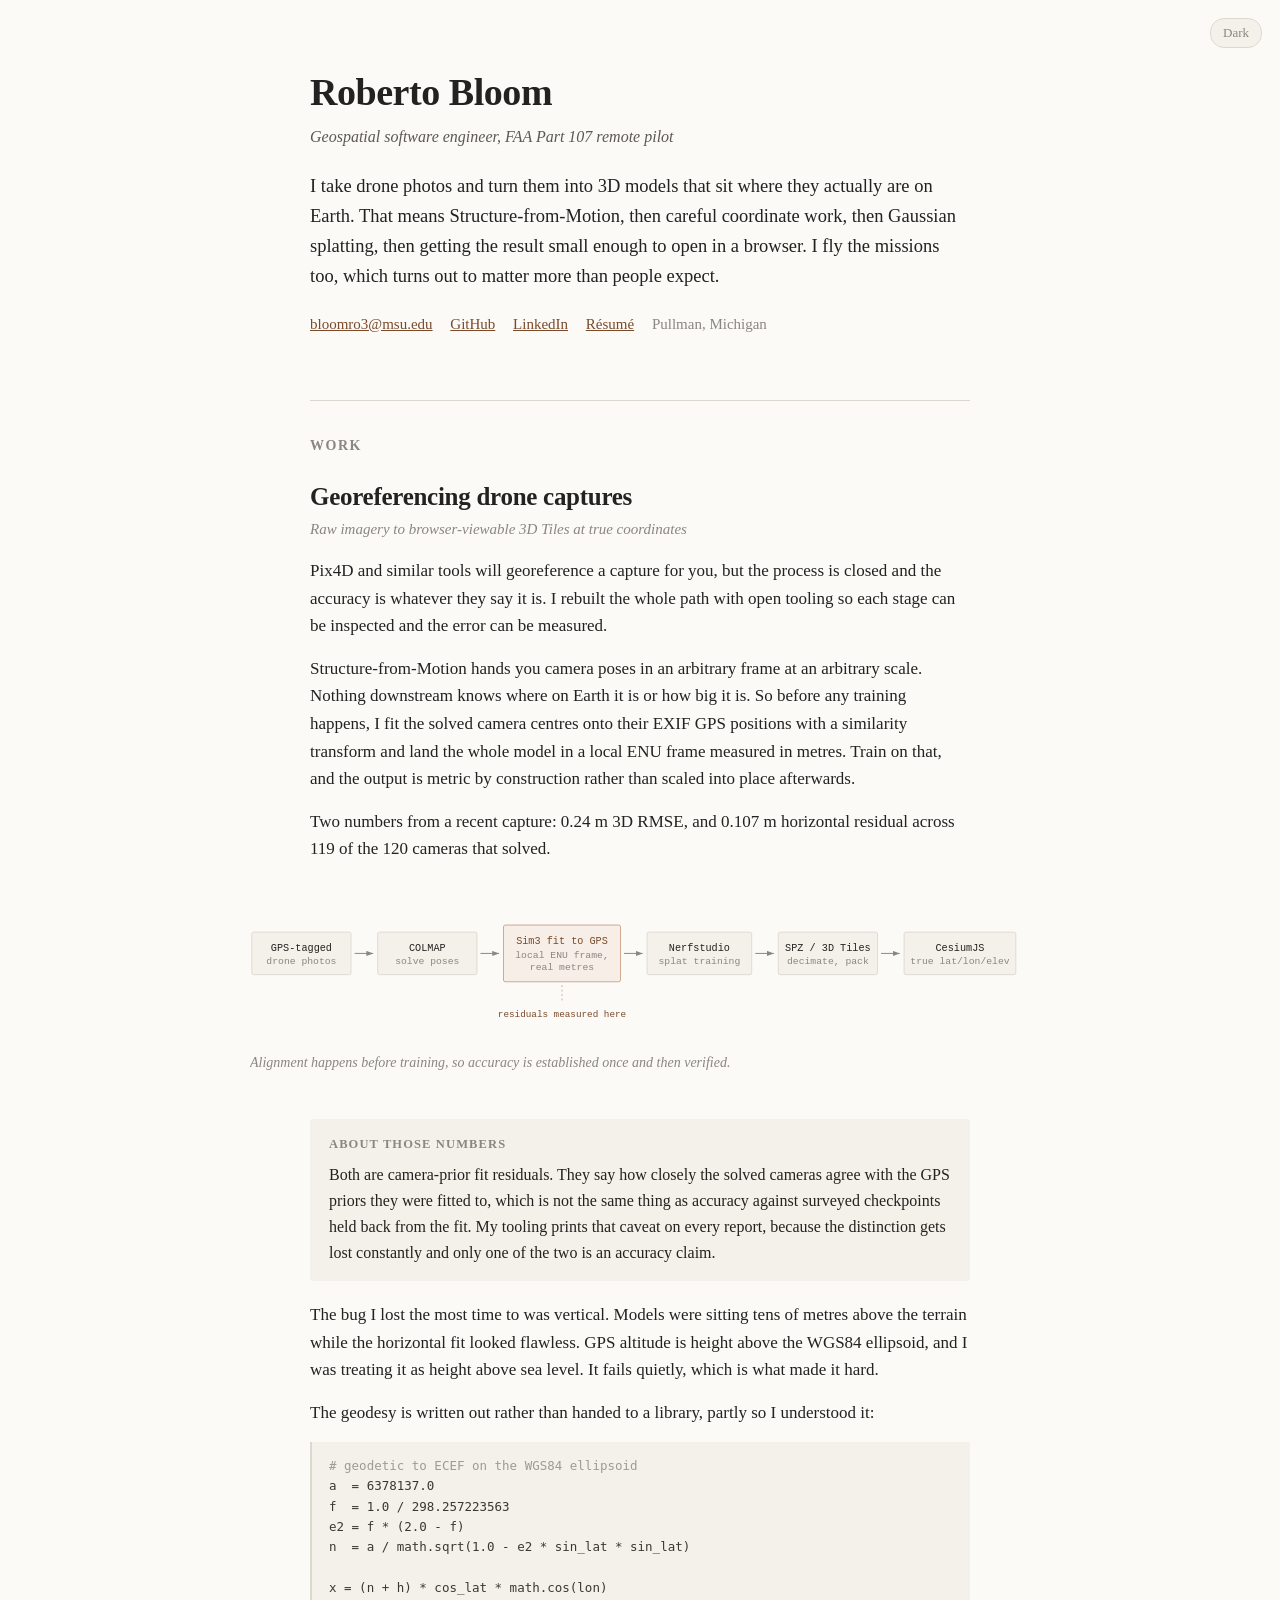
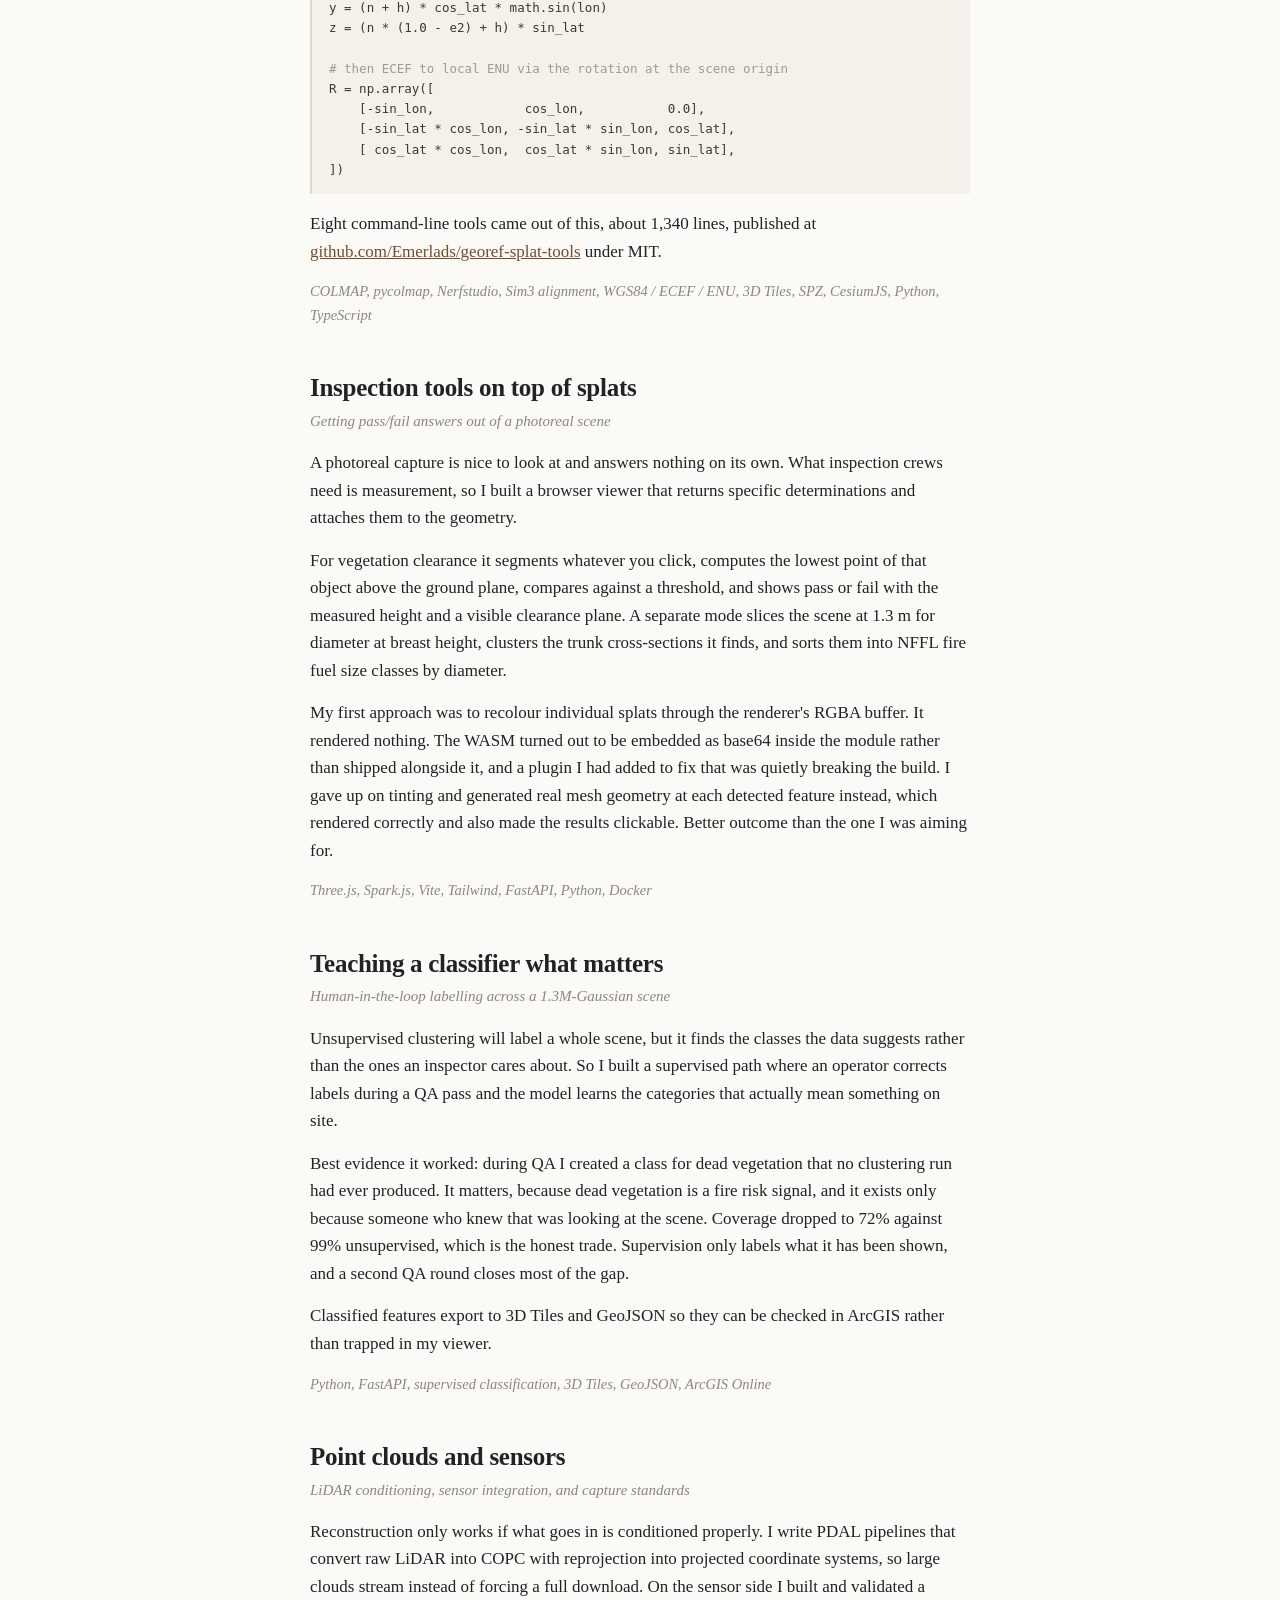
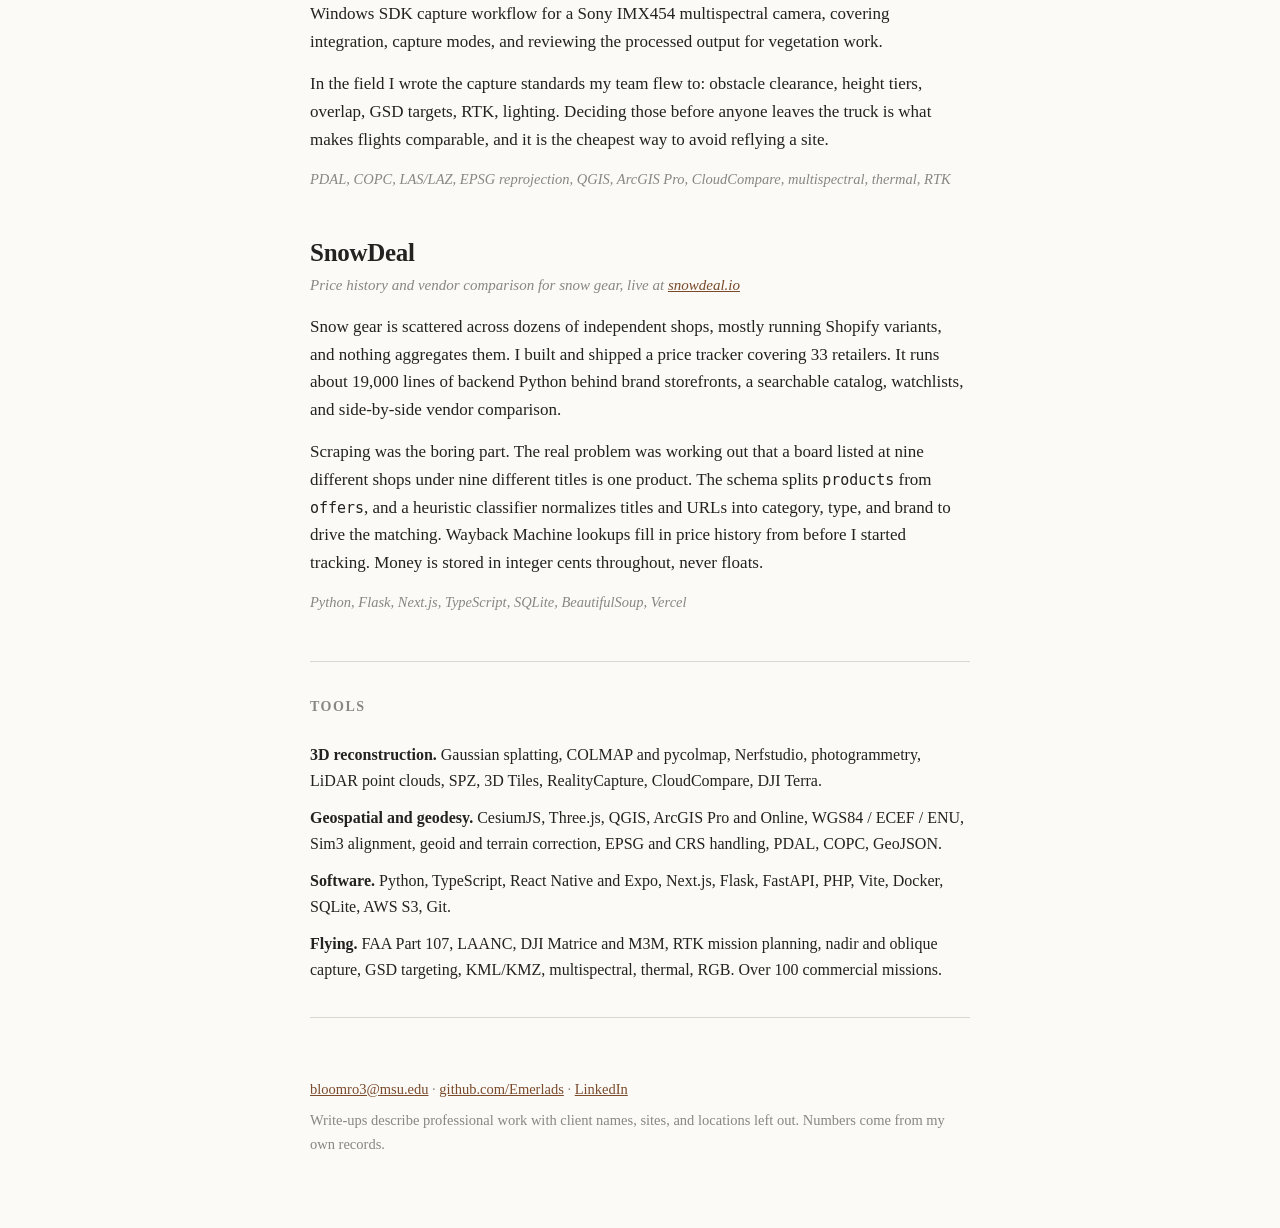
==== commit 9b4f2e90: "Update index.html" ====
--- a/index.html
+++ b/index.html
@@ -8,10 +8,24 @@
 <style>
 :root{
   --paper:#fbfaf7; --ink:#232220; --soft:#5c5954; --faint:#8a8681;
-  --rule:#ddd8cf; --accent:#7a4a2b; --box:#f4f1ea;
+  --rule:#ddd8cf; --accent:#7a4a2b; --box:#f4f1ea; --code:#3a3833; --cmt:#a09a90;
+  --diag-fill:#f4f1ea; --diag-line:#ddd8cf; --diag-hi-fill:#f6eee7; --diag-hi-line:#c8a184;
   --serif:"Iowan Old Style","Palatino Linotype",Palatino,Georgia,"Times New Roman",serif;
   --mono:"SF Mono",Menlo,Consolas,"DejaVu Sans Mono",monospace;
 }
+html[data-theme="dark"]{
+  --paper:#16161a; --ink:#e6e2da; --soft:#a9a49b; --faint:#847f76;
+  --rule:#2f2f35; --accent:#d99b6c; --box:#1e1e23; --code:#cfcabf; --cmt:#6f6a62;
+  --diag-fill:#1e1e23; --diag-line:#33333a; --diag-hi-fill:#2a2119; --diag-hi-line:#8a5c39;
+}
+@media (prefers-color-scheme: dark){
+  html:not([data-theme="light"]){
+    --paper:#16161a; --ink:#e6e2da; --soft:#a9a49b; --faint:#847f76;
+    --rule:#2f2f35; --accent:#d99b6c; --box:#1e1e23; --code:#cfcabf; --cmt:#6f6a62;
+    --diag-fill:#1e1e23; --diag-line:#33333a; --diag-hi-fill:#2a2119; --diag-hi-line:#8a5c39;
+  }
+}
+html{color-scheme:light dark}
 *{box-sizing:border-box;margin:0;padding:0}
 body{background:var(--paper);color:var(--ink);font:17px/1.62 var(--serif);
   -webkit-font-smoothing:antialiased;padding:0 22px}
@@ -49,9 +63,16 @@
 .scroll{overflow-x:auto}
 figcaption{font-size:14px;color:var(--faint);font-style:italic;margin-top:9px}
 
-pre{background:#f4f1ea;border-left:2px solid var(--rule);padding:14px 17px;overflow-x:auto;margin:16px 0}
-pre code{font:12.5px/1.62 var(--mono);color:#3a3833;white-space:pre;display:block}
-.cmt{color:#a09a90}
+pre{background:var(--box);border-left:2px solid var(--rule);padding:14px 17px;overflow-x:auto;margin:16px 0}
+pre code{font:12.5px/1.62 var(--mono);color:var(--code);white-space:pre;display:block}
+.cmt{color:var(--cmt)}
+
+#theme{position:fixed;top:18px;right:18px;background:var(--box);color:var(--faint);
+  border:1px solid var(--rule);border-radius:14px;padding:5px 12px;cursor:pointer;
+  font:13px var(--serif);line-height:1.4}
+#theme:hover{color:var(--ink)}
+@media(max-width:620px){#theme{top:10px;right:10px}}
+@media print{#theme{display:none}}
 code{font-family:var(--mono);font-size:.88em}
 
 .skills p{font-size:16px;margin-bottom:11px}
@@ -69,6 +90,8 @@
 </style>
 </head>
 <body>
+
+<button id="theme" type="button" aria-label="Toggle dark mode">Dark</button>
 
 <div class="w">
 <header>
@@ -105,41 +128,41 @@
 <figure>
   <svg viewBox="0 0 880 160" xmlns="http://www.w3.org/2000/svg" font-family="Menlo,Consolas,monospace">
     <defs><marker id="ar" markerWidth="8" markerHeight="8" refX="7" refY="2.6" orient="auto">
-      <path d="M0,0 L7,2.6 L0,5.2 z" fill="#a8a29a"/></marker></defs>
+      <path d="M0,0 L7,2.6 L0,5.2 z" fill="var(--faint)"/></marker></defs>
     <g font-size="11">
-      <rect x="2" y="34" width="112" height="48" rx="2" fill="#f4f1ea" stroke="#ddd8cf"/>
-      <text x="58" y="55" fill="#232220" text-anchor="middle" font-size="11.5">GPS-tagged</text>
-      <text x="58" y="70" fill="#8a8681" text-anchor="middle">drone photos</text>
-
-      <rect x="144" y="34" width="112" height="48" rx="2" fill="#f4f1ea" stroke="#ddd8cf"/>
-      <text x="200" y="55" fill="#232220" text-anchor="middle" font-size="11.5">COLMAP</text>
-      <text x="200" y="70" fill="#8a8681" text-anchor="middle">solve poses</text>
-
-      <rect x="286" y="26" width="132" height="64" rx="2" fill="#f6eee7" stroke="#c8a184"/>
-      <text x="352" y="47" fill="#7a4a2b" text-anchor="middle" font-size="11.5">Sim3 fit to GPS</text>
-      <text x="352" y="63" fill="#8a8681" text-anchor="middle">local ENU frame,</text>
-      <text x="352" y="77" fill="#8a8681" text-anchor="middle">real metres</text>
-
-      <rect x="448" y="34" width="118" height="48" rx="2" fill="#f4f1ea" stroke="#ddd8cf"/>
-      <text x="507" y="55" fill="#232220" text-anchor="middle" font-size="11.5">Nerfstudio</text>
-      <text x="507" y="70" fill="#8a8681" text-anchor="middle">splat training</text>
-
-      <rect x="596" y="34" width="112" height="48" rx="2" fill="#f4f1ea" stroke="#ddd8cf"/>
-      <text x="652" y="55" fill="#232220" text-anchor="middle" font-size="11.5">SPZ / 3D Tiles</text>
-      <text x="652" y="70" fill="#8a8681" text-anchor="middle">decimate, pack</text>
-
-      <rect x="738" y="34" width="126" height="48" rx="2" fill="#f4f1ea" stroke="#ddd8cf"/>
-      <text x="801" y="55" fill="#232220" text-anchor="middle" font-size="11.5">CesiumJS</text>
-      <text x="801" y="70" fill="#8a8681" text-anchor="middle">true lat/lon/elev</text>
-
-      <line x1="118" y1="58" x2="139" y2="58" stroke="#a8a29a" stroke-width="1.1" marker-end="url(#ar)"/>
-      <line x1="260" y1="58" x2="281" y2="58" stroke="#a8a29a" stroke-width="1.1" marker-end="url(#ar)"/>
-      <line x1="422" y1="58" x2="443" y2="58" stroke="#a8a29a" stroke-width="1.1" marker-end="url(#ar)"/>
-      <line x1="570" y1="58" x2="591" y2="58" stroke="#a8a29a" stroke-width="1.1" marker-end="url(#ar)"/>
-      <line x1="712" y1="58" x2="733" y2="58" stroke="#a8a29a" stroke-width="1.1" marker-end="url(#ar)"/>
-
-      <line x1="352" y1="94" x2="352" y2="114" stroke="#c8a184" stroke-width="1" stroke-dasharray="2 3"/>
-      <text x="352" y="130" fill="#7a4a2b" text-anchor="middle" font-size="10.5">residuals measured here</text>
+      <rect x="2" y="34" width="112" height="48" rx="2" fill="var(--diag-fill)" stroke="var(--diag-line)"/>
+      <text x="58" y="55" fill="var(--ink)" text-anchor="middle" font-size="11.5">GPS-tagged</text>
+      <text x="58" y="70" fill="var(--faint)" text-anchor="middle">drone photos</text>
+
+      <rect x="144" y="34" width="112" height="48" rx="2" fill="var(--diag-fill)" stroke="var(--diag-line)"/>
+      <text x="200" y="55" fill="var(--ink)" text-anchor="middle" font-size="11.5">COLMAP</text>
+      <text x="200" y="70" fill="var(--faint)" text-anchor="middle">solve poses</text>
+
+      <rect x="286" y="26" width="132" height="64" rx="2" fill="var(--diag-hi-fill)" stroke="var(--diag-hi-line)"/>
+      <text x="352" y="47" fill="var(--accent)" text-anchor="middle" font-size="11.5">Sim3 fit to GPS</text>
+      <text x="352" y="63" fill="var(--faint)" text-anchor="middle">local ENU frame,</text>
+      <text x="352" y="77" fill="var(--faint)" text-anchor="middle">real metres</text>
+
+      <rect x="448" y="34" width="118" height="48" rx="2" fill="var(--diag-fill)" stroke="var(--diag-line)"/>
+      <text x="507" y="55" fill="var(--ink)" text-anchor="middle" font-size="11.5">Nerfstudio</text>
+      <text x="507" y="70" fill="var(--faint)" text-anchor="middle">splat training</text>
+
+      <rect x="596" y="34" width="112" height="48" rx="2" fill="var(--diag-fill)" stroke="var(--diag-line)"/>
+      <text x="652" y="55" fill="var(--ink)" text-anchor="middle" font-size="11.5">SPZ / 3D Tiles</text>
+      <text x="652" y="70" fill="var(--faint)" text-anchor="middle">decimate, pack</text>
+
+      <rect x="738" y="34" width="126" height="48" rx="2" fill="var(--diag-fill)" stroke="var(--diag-line)"/>
+      <text x="801" y="55" fill="var(--ink)" text-anchor="middle" font-size="11.5">CesiumJS</text>
+      <text x="801" y="70" fill="var(--faint)" text-anchor="middle">true lat/lon/elev</text>
+
+      <line x1="118" y1="58" x2="139" y2="58" stroke="var(--faint)" stroke-width="1.1" marker-end="url(#ar)"/>
+      <line x1="260" y1="58" x2="281" y2="58" stroke="var(--faint)" stroke-width="1.1" marker-end="url(#ar)"/>
+      <line x1="422" y1="58" x2="443" y2="58" stroke="var(--faint)" stroke-width="1.1" marker-end="url(#ar)"/>
+      <line x1="570" y1="58" x2="591" y2="58" stroke="var(--faint)" stroke-width="1.1" marker-end="url(#ar)"/>
+      <line x1="712" y1="58" x2="733" y2="58" stroke="var(--faint)" stroke-width="1.1" marker-end="url(#ar)"/>
+
+      <line x1="352" y1="94" x2="352" y2="114" stroke="var(--diag-hi-line)" stroke-width="1" stroke-dasharray="2 3"/>
+      <text x="352" y="130" fill="var(--accent)" text-anchor="middle" font-size="10.5">residuals measured here</text>
     </g>
   </svg>
   <figcaption>Alignment happens before training, so accuracy is established once and then verified.</figcaption>
@@ -206,7 +229,7 @@
 
 <div class="proj">
   <h3>Point clouds and sensors</h3>
-  <div class="kicker">The unglamorous half</div>
+  <div class="kicker">LiDAR conditioning, sensor integration, and capture standards</div>
 
   <p>Reconstruction only works if what goes in is conditioned properly. I write PDAL pipelines that convert raw LiDAR into COPC with reprojection into projected coordinate systems, so large clouds stream instead of forcing a full download. On the sensor side I built and validated a Windows SDK capture workflow for a Sony IMX454 multispectral camera, covering integration, capture modes, and reviewing the processed output for vegetation work.</p>
 
@@ -215,14 +238,14 @@
 </div>
 
 <div class="proj">
-  <h3>SnowTracker</h3>
-  <div class="kicker">A side project that got out of hand</div>
-
-  <p>Snowboard gear is scattered across dozens of small shops, mostly running Shopify variants, and nothing aggregates them. I built a price tracker covering 33 retailers, which turned into roughly 19,000 lines of backend Python.</p>
+  <h3>SnowDeal</h3>
+  <div class="kicker">Price history and vendor comparison for snow gear, live at <a href="https://snowdeal.io">snowdeal.io</a></div>
+
+  <p>Snow gear is scattered across dozens of independent shops, mostly running Shopify variants, and nothing aggregates them. I built and shipped a price tracker covering 33 retailers. It runs about 19,000 lines of backend Python behind brand storefronts, a searchable catalog, watchlists, and side-by-side vendor comparison.</p>
 
   <p>Scraping was the boring part. The real problem was working out that a board listed at nine different shops under nine different titles is one product. The schema splits <code>products</code> from <code>offers</code>, and a heuristic classifier normalizes titles and URLs into category, type, and brand to drive the matching. Wayback Machine lookups fill in price history from before I started tracking. Money is stored in integer cents throughout, never floats.</p>
 
-  <p class="tools">Python, Flask, Next.js, TypeScript, SQLite, BeautifulSoup</p>
+  <p class="tools">Python, Flask, Next.js, TypeScript, SQLite, BeautifulSoup, Vercel</p>
 </div>
 
 <hr>
@@ -243,5 +266,24 @@
 </footer>
 </div>
 
+<script>
+(function(){
+  var root=document.documentElement, btn=document.getElementById('theme');
+  function systemDark(){ return window.matchMedia && window.matchMedia('(prefers-color-scheme: dark)').matches; }
+  function isDark(){ var t=root.getAttribute('data-theme'); return t ? t==='dark' : systemDark(); }
+  function paint(){ btn.textContent = isDark() ? 'Light' : 'Dark'; }
+  var saved=null;
+  try { saved=localStorage.getItem('theme'); } catch(e){}
+  if(saved==='dark'||saved==='light') root.setAttribute('data-theme',saved);
+  paint();
+  btn.addEventListener('click',function(){
+    var next = isDark() ? 'light' : 'dark';
+    root.setAttribute('data-theme',next);
+    try { localStorage.setItem('theme',next); } catch(e){}
+    paint();
+  });
+})();
+</script>
+
 </body>
 </html>
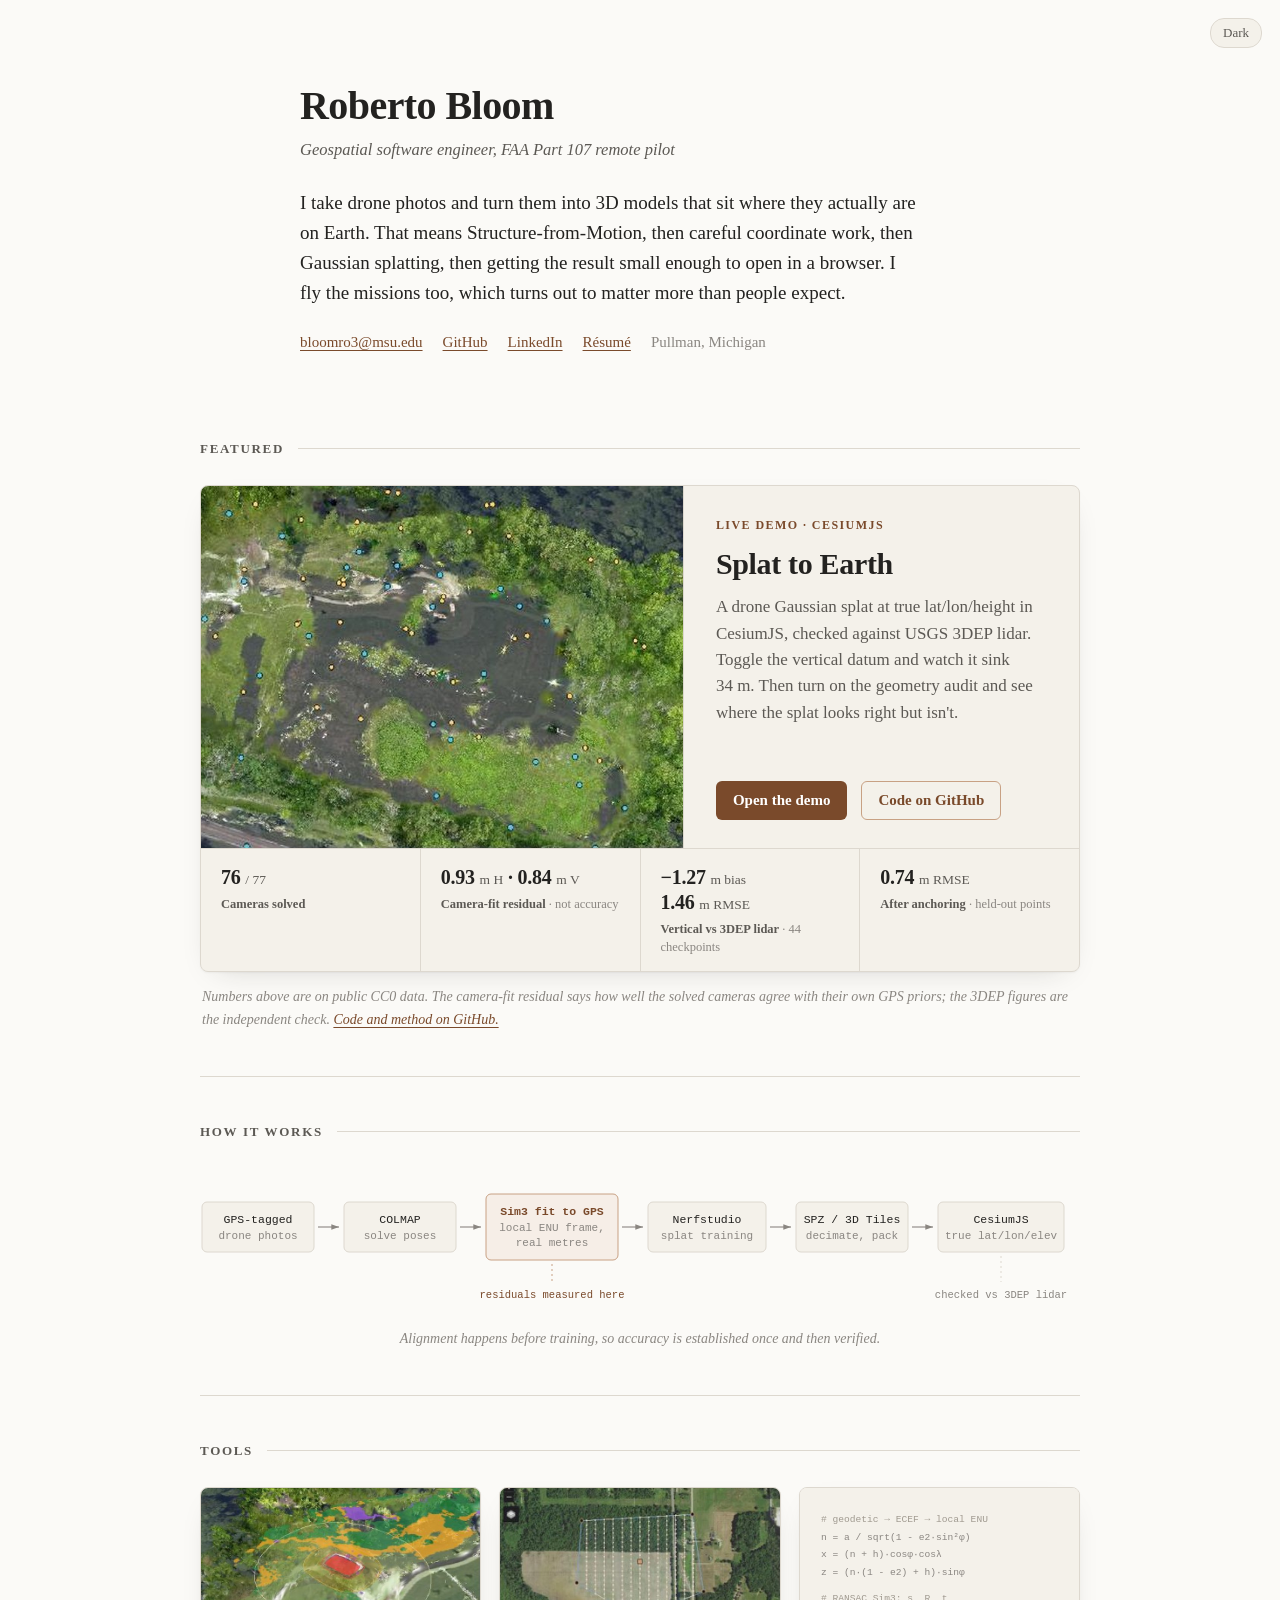
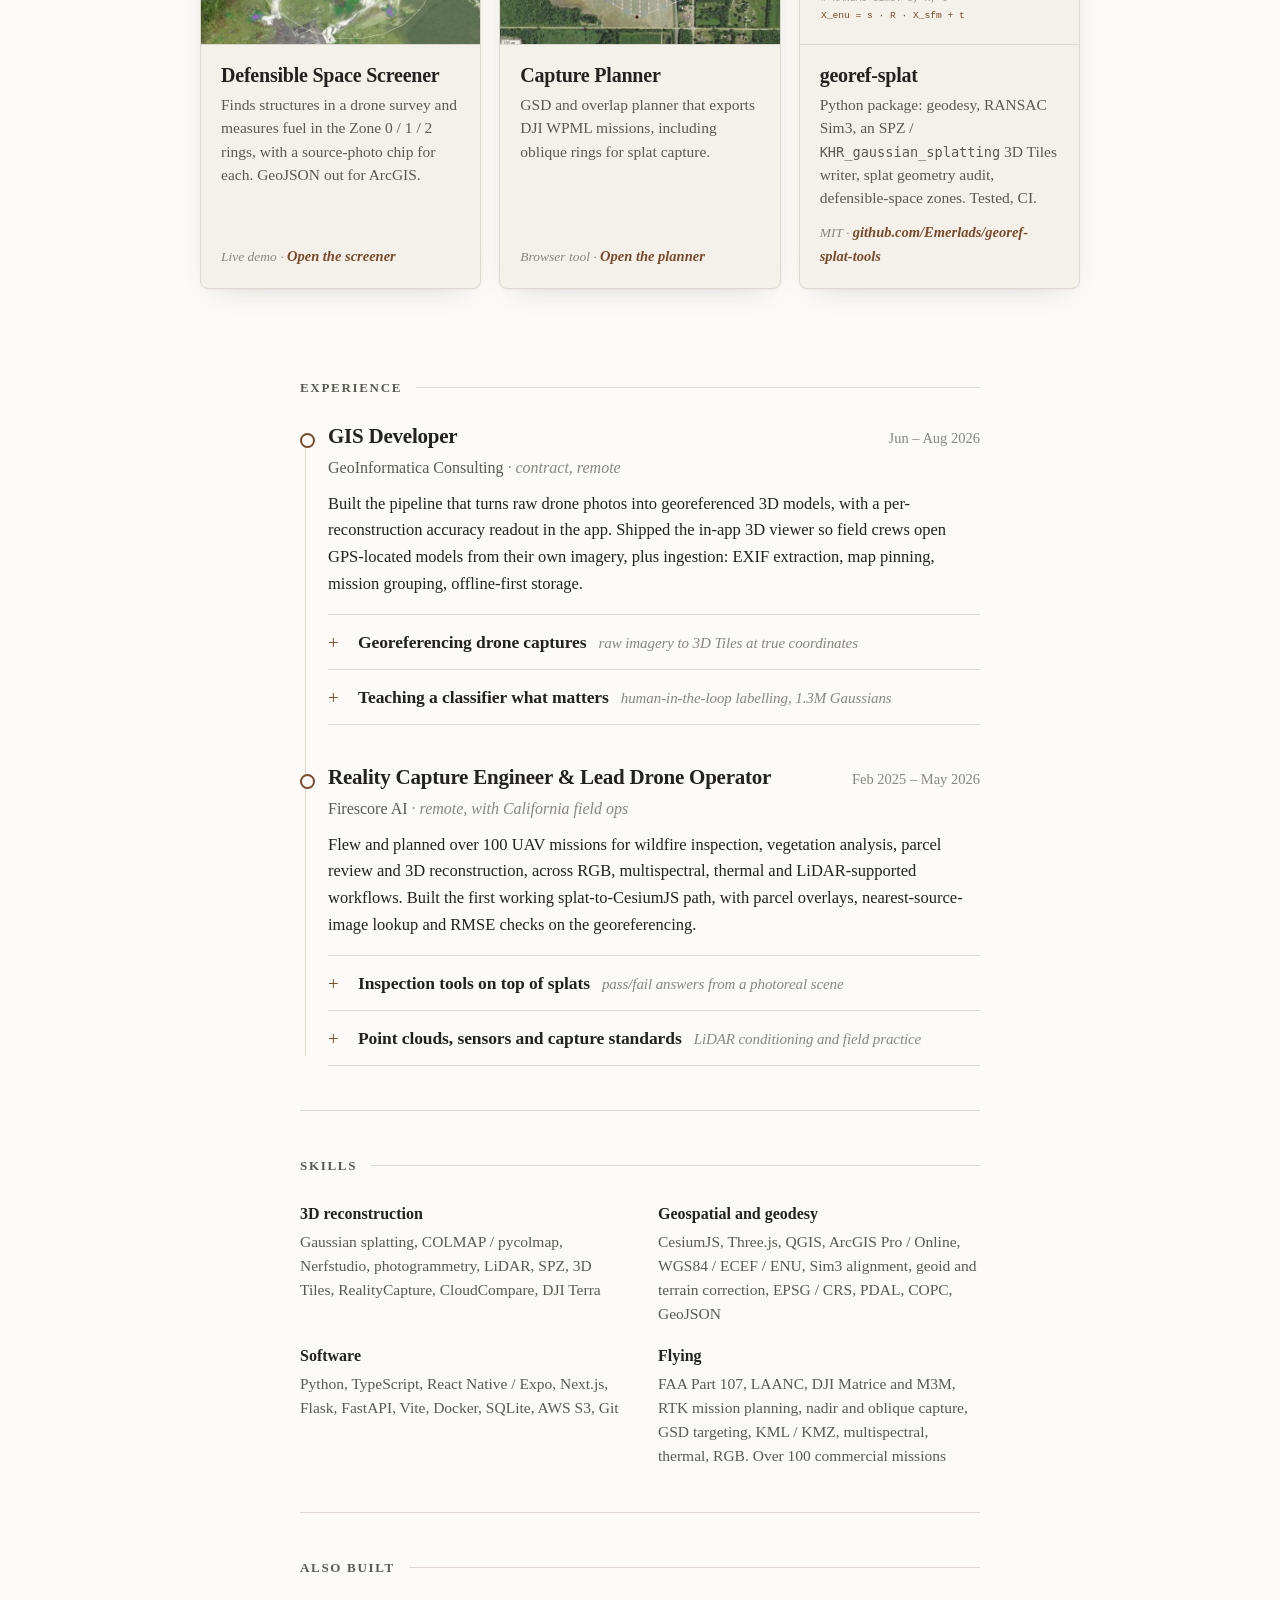
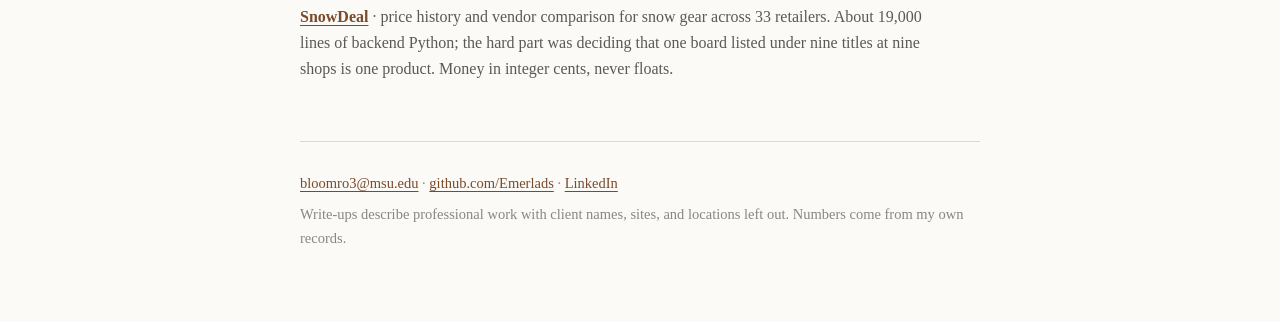
==== commit c53f3659: "Add live demos and revamp homepage - splat-to-earth: drone Gaussian splat at true position in Cesium" ====
--- a/index.html
+++ b/index.html
@@ -8,84 +8,203 @@
 <style>
 :root{
   --paper:#fbfaf7; --ink:#232220; --soft:#5c5954; --faint:#8a8681;
-  --rule:#ddd8cf; --accent:#7a4a2b; --box:#f4f1ea; --code:#3a3833; --cmt:#a09a90;
+  --rule:#ddd8cf; --rule-hi:#c8a184; --accent:#7a4a2b; --accent-ink:#fff;
+  --box:#f4f1ea; --box-hi:#f6eee7; --code:#3a3833; --cmt:#a09a90;
   --diag-fill:#f4f1ea; --diag-line:#ddd8cf; --diag-hi-fill:#f6eee7; --diag-hi-line:#c8a184;
+  --shadow:0 1px 2px rgba(35,34,32,.04),0 10px 30px -18px rgba(35,34,32,.25);
   --serif:"Iowan Old Style","Palatino Linotype",Palatino,Georgia,"Times New Roman",serif;
   --mono:"SF Mono",Menlo,Consolas,"DejaVu Sans Mono",monospace;
 }
 html[data-theme="dark"]{
   --paper:#16161a; --ink:#e6e2da; --soft:#a9a49b; --faint:#847f76;
-  --rule:#2f2f35; --accent:#d99b6c; --box:#1e1e23; --code:#cfcabf; --cmt:#6f6a62;
+  --rule:#2f2f35; --rule-hi:#8a5c39; --accent:#d99b6c; --accent-ink:#16161a;
+  --box:#1e1e23; --box-hi:#2a2119; --code:#cfcabf; --cmt:#6f6a62;
   --diag-fill:#1e1e23; --diag-line:#33333a; --diag-hi-fill:#2a2119; --diag-hi-line:#8a5c39;
+  --shadow:0 1px 2px rgba(0,0,0,.3),0 14px 34px -18px rgba(0,0,0,.7);
 }
 @media (prefers-color-scheme: dark){
   html:not([data-theme="light"]){
     --paper:#16161a; --ink:#e6e2da; --soft:#a9a49b; --faint:#847f76;
-    --rule:#2f2f35; --accent:#d99b6c; --box:#1e1e23; --code:#cfcabf; --cmt:#6f6a62;
+    --rule:#2f2f35; --rule-hi:#8a5c39; --accent:#d99b6c; --accent-ink:#16161a;
+    --box:#1e1e23; --box-hi:#2a2119; --code:#cfcabf; --cmt:#6f6a62;
     --diag-fill:#1e1e23; --diag-line:#33333a; --diag-hi-fill:#2a2119; --diag-hi-line:#8a5c39;
+    --shadow:0 1px 2px rgba(0,0,0,.3),0 14px 34px -18px rgba(0,0,0,.7);
   }
 }
-html{color-scheme:light dark}
+html{color-scheme:light dark;scroll-behavior:smooth}
 *{box-sizing:border-box;margin:0;padding:0}
 body{background:var(--paper);color:var(--ink);font:17px/1.62 var(--serif);
-  -webkit-font-smoothing:antialiased;padding:0 22px}
-.w{max-width:660px;margin:0 auto}
-.wide{max-width:780px;margin:0 auto}
-a{color:var(--accent)}
+  -webkit-font-smoothing:antialiased;padding:0 22px;overflow-x:hidden}
+img,svg{max-width:100%}
+a{color:var(--accent);text-decoration-thickness:1px;text-underline-offset:3px}
 a:hover{color:var(--ink)}
-
-header{padding:72px 0 30px}
-h1{font-size:38px;font-weight:600;letter-spacing:-.012em;line-height:1.1;margin-bottom:10px}
-.role{font-size:16px;color:var(--soft);font-style:italic;margin-bottom:22px}
-.intro{font-size:18.5px;margin-bottom:20px}
-.links{font-size:15px;color:var(--faint)}
-.links a{margin-right:14px;white-space:nowrap}
-
-hr{border:0;border-top:1px solid var(--rule);margin:34px 0}
-
-h2{font-size:14px;font-weight:600;letter-spacing:.11em;text-transform:uppercase;
-  color:var(--faint);margin:0 0 24px}
-h3{font-size:25px;font-weight:600;letter-spacing:-.011em;line-height:1.22;margin-bottom:5px}
+:focus-visible{outline:2px solid var(--accent);outline-offset:3px;border-radius:2px}
+::selection{background:var(--box-hi);color:var(--ink)}
+
+.w{max-width:680px;margin:0 auto}
+.wide{max-width:880px;margin:0 auto}
+
+/* header */
+header{padding:84px 0 40px}
+h1{font-size:40px;font-weight:600;letter-spacing:-.014em;line-height:1.08;margin-bottom:10px}
+.role{font-size:16.5px;color:var(--soft);font-style:italic;margin-bottom:24px}
+.intro{font-size:19px;line-height:1.58;margin-bottom:22px;max-width:620px}
+.links{font-size:15px;color:var(--faint);display:flex;flex-wrap:wrap;gap:6px 20px;align-items:baseline}
+.links a{white-space:nowrap}
+.links span{white-space:nowrap}
+
+/* sections */
+section{padding:44px 0}
+section + section{border-top:1px solid var(--rule)}
+h2{font-size:13px;font-weight:600;letter-spacing:.13em;text-transform:uppercase;
+  color:var(--soft);margin:0 0 26px;display:flex;align-items:center;gap:14px}
+h2::after{content:"";flex:1;height:1px;background:var(--rule)}
+h3{font-size:24px;font-weight:600;letter-spacing:-.011em;line-height:1.22;margin-bottom:5px}
 .kicker{font-size:15px;color:var(--faint);font-style:italic;margin-bottom:16px}
 p{margin-bottom:15px}
-.proj{margin-bottom:46px}
-.proj:last-child{margin-bottom:0}
-
-.aside{background:var(--box);border-radius:3px;padding:15px 19px;margin:20px 0;font-size:16px}
+code{font-family:var(--mono);font-size:.88em}
+
+/* cards */
+.card{display:block;background:var(--box);border:1px solid var(--rule);border-radius:8px;
+  color:inherit;text-decoration:none;box-shadow:var(--shadow);
+  transition:border-color .18s ease,transform .18s ease,box-shadow .18s ease}
+.card:hover{border-color:var(--rule-hi);transform:translateY(-2px);color:inherit}
+.card:focus-visible{outline-offset:4px}
+
+.thumb{position:relative;overflow:hidden;background:var(--diag-fill);border-bottom:1px solid var(--rule);display:block}
+a.thumb:focus-visible{outline-offset:-3px}
+a.plain{color:inherit;text-decoration:none}
+a.plain:hover{color:var(--accent)}
+.thumb svg{position:absolute;inset:0;width:100%;height:100%}
+.thumb img{position:absolute;inset:0;width:100%;height:100%;object-fit:cover;display:block}
+.thumb img[hidden]{display:none}
+
+/* featured */
+.feat{display:grid;grid-template-columns:minmax(0,11fr) minmax(0,9fr);overflow:hidden}
+.feat .thumb{aspect-ratio:4/3;border-bottom:0;border-right:1px solid var(--rule)}
+.feat .body{padding:30px 32px 28px;display:flex;flex-direction:column;gap:0}
+.tag{font-size:12px;letter-spacing:.12em;text-transform:uppercase;color:var(--accent);font-weight:600;margin-bottom:10px}
+.feat h3{font-size:30px;margin-bottom:12px}
+.hook{font-size:17px;color:var(--soft);margin-bottom:0;line-height:1.55}
+.feat .body .hook{flex:1}
+.stats{display:grid;grid-template-columns:repeat(4,minmax(0,1fr));gap:1px;background:var(--rule);
+  border-top:1px solid var(--rule);grid-column:1/-1}
+.stat{background:var(--box);padding:16px 20px 15px;display:flex;flex-direction:column}
+.stat .n{order:-1;font-size:20px;font-weight:600;letter-spacing:-.012em;line-height:1.25;margin-bottom:6px;font-variant-numeric:tabular-nums}
+.stat .n small{font-size:13.5px;font-weight:400;color:var(--soft);letter-spacing:0}
+.stat .l{font-size:12.5px;line-height:1.4;color:var(--faint)}
+.stat .l b{color:var(--soft);font-weight:600}
+.feat .cta{margin-top:20px;display:flex;flex-wrap:wrap;gap:10px 14px;align-items:center}
+.btn{display:inline-block;background:var(--accent);color:var(--accent-ink);text-decoration:none;
+  padding:9px 16px;border-radius:6px;font-size:15px;font-weight:600;line-height:1.3;border:1px solid transparent;
+  transition:background-color .15s ease,color .15s ease}
+.btn:hover{background:var(--ink);color:var(--paper)}
+.btn.ghost{background:transparent;color:var(--accent);border-color:var(--rule-hi)}
+.btn.ghost:hover{background:var(--box-hi);color:var(--ink)}
+.feat-note{font-size:14px;color:var(--faint);font-style:italic;margin:14px 2px 0}
+
+/* pipeline diagram */
+figure{margin:0}
+figure svg{display:block;width:100%;height:auto}
+.pipe-v{display:none}
+figcaption{font-size:14px;color:var(--faint);font-style:italic;margin-top:10px;text-align:center}
+
+/* tools row */
+.row{display:grid;grid-template-columns:repeat(3,minmax(0,1fr));gap:18px}
+@media(max-width:900px){.row{grid-template-columns:repeat(2,minmax(0,1fr))}}
+.row .card{overflow:hidden;display:flex;flex-direction:column}
+.row .thumb{aspect-ratio:16/9}
+.row .body{padding:18px 20px 20px;flex:1;display:flex;flex-direction:column}
+.row h3{font-size:20px;margin-bottom:6px}
+.row .body p{font-size:15.5px;color:var(--soft);margin-bottom:12px;line-height:1.5;flex:1}
+.row .meta{font-size:13.5px;color:var(--faint);font-style:italic}
+.card .go{color:var(--accent);font-size:14.5px;font-weight:600}
+.card:hover .go{color:var(--ink)}
+
+/* experience timeline */
+.tl{list-style:none;position:relative;padding-left:28px}
+.tl::before{content:"";position:absolute;left:5px;top:10px;bottom:10px;width:1px;background:var(--rule)}
+.job{position:relative;padding-bottom:40px}
+.job:last-child{padding-bottom:0}
+.job::before{content:"";position:absolute;left:-28px;top:9px;width:11px;height:11px;border-radius:50%;
+  background:var(--paper);border:2px solid var(--accent)}
+.job .top{display:flex;flex-wrap:wrap;justify-content:space-between;align-items:baseline;gap:4px 16px;margin-bottom:4px}
+.job h3{font-size:21px;margin:0}
+.job .org{font-size:16px;color:var(--soft);margin-bottom:4px}
+.job .org i{color:var(--faint)}
+.job time{font-size:14.5px;color:var(--faint);font-variant-numeric:tabular-nums;white-space:nowrap}
+.job .sum{font-size:16.5px;margin:10px 0 16px;max-width:640px}
+
+details{border-top:1px solid var(--rule)}
+details:last-of-type{border-bottom:1px solid var(--rule)}
+summary{cursor:pointer;list-style:none;padding:13px 0;display:flex;flex-wrap:wrap;align-items:baseline;gap:4px 12px;font-size:17.5px;font-weight:600;letter-spacing:-.005em}
+summary::-webkit-details-marker{display:none}
+summary::before{content:"+";flex:0 0 auto;width:18px;color:var(--accent);font-weight:400;font-size:19px;line-height:1;position:relative;top:1px}
+details[open] summary::before{content:"\2013"}
+summary:hover{color:var(--accent)}
+summary .sub{font-weight:400;color:var(--faint);font-size:15px;font-style:italic}
+details .inner{padding:4px 0 22px 30px;max-width:640px}
+details .inner p{font-size:16.5px}
+details .inner p:last-child{margin-bottom:0}
+
+.aside{background:var(--box);border-left:2px solid var(--rule-hi);border-radius:0 4px 4px 0;padding:14px 18px;margin:18px 0;font-size:15.5px}
 .aside p:last-child{margin-bottom:0}
-.aside .lbl{font-size:12.5px;letter-spacing:.09em;text-transform:uppercase;color:var(--faint);
-  margin-bottom:8px;font-weight:600}
-
+.aside .lbl{font-size:12px;letter-spacing:.09em;text-transform:uppercase;color:var(--faint);margin-bottom:6px;font-weight:600}
 .tools{font-size:14.5px;color:var(--faint);font-style:italic;margin-top:14px}
 
-figure{margin:24px 0}
-figure svg{display:block;width:100%;height:auto;min-width:540px}
-.scroll{overflow-x:auto}
-figcaption{font-size:14px;color:var(--faint);font-style:italic;margin-top:9px}
-
-pre{background:var(--box);border-left:2px solid var(--rule);padding:14px 17px;overflow-x:auto;margin:16px 0}
+pre{background:var(--box);border-left:2px solid var(--rule);padding:14px 17px;overflow-x:auto;margin:16px 0;border-radius:0 4px 4px 0}
 pre code{font:12.5px/1.62 var(--mono);color:var(--code);white-space:pre;display:block}
 .cmt{color:var(--cmt)}
 
-#theme{position:fixed;top:18px;right:18px;background:var(--box);color:var(--faint);
+/* skills */
+.skills{display:grid;grid-template-columns:repeat(2,minmax(0,1fr));gap:18px 36px}
+.skills div{font-size:15.5px;color:var(--soft);line-height:1.55}
+.skills b{display:block;color:var(--ink);font-weight:600;font-size:16px;margin-bottom:3px}
+
+.also{font-size:16px;color:var(--soft);max-width:640px}
+.also b{color:var(--ink);font-weight:600}
+
+/* theme toggle */
+#theme{position:fixed;top:18px;right:18px;z-index:5;background:var(--box);color:var(--soft);
   border:1px solid var(--rule);border-radius:14px;padding:5px 12px;cursor:pointer;
   font:13px var(--serif);line-height:1.4}
-#theme:hover{color:var(--ink)}
-@media(max-width:620px){#theme{top:10px;right:10px}}
+#theme:hover{color:var(--ink);border-color:var(--rule-hi)}
 @media print{#theme{display:none}}
-code{font-family:var(--mono);font-size:.88em}
-
-.skills p{font-size:16px;margin-bottom:11px}
-.skills b{font-weight:600}
-
-footer{padding:26px 0 64px;font-size:14.5px;color:var(--faint)}
+
+footer{padding:30px 0 64px;font-size:14.5px;color:var(--faint);border-top:1px solid var(--rule)}
 footer p{margin-bottom:8px}
 
+@media(prefers-reduced-motion:reduce){
+  html{scroll-behavior:auto}
+  .card,.btn{transition:none}
+  .card:hover{transform:none}
+}
+
+@media(max-width:820px){
+  .feat{grid-template-columns:1fr}
+  .feat .thumb{aspect-ratio:16/9;border-right:0;border-bottom:1px solid var(--rule)}
+  .stats{grid-template-columns:repeat(2,minmax(0,1fr))}
+}
 @media(max-width:620px){
-  header{padding:48px 0 24px}
-  h1{font-size:31px}
-  body{font-size:16.5px}
-  .links a{display:inline-block;margin-bottom:6px}
+  #theme{top:10px;right:10px}
+  body{font-size:16.5px;padding:0 16px}
+  header{padding:64px 0 32px}
+  h1{font-size:32px}
+  .intro{font-size:17.5px}
+  section{padding:36px 0}
+  .feat .body{padding:22px 20px 22px}
+  .feat h3{font-size:26px}
+  .stat{padding:13px 14px 12px}
+  .stat .n{font-size:19px}
+  .row{grid-template-columns:1fr}
+  .pipe-h{display:none}
+  .pipe-v{display:block;max-width:300px;margin:0 auto}
+  .skills{grid-template-columns:1fr}
+  .tl{padding-left:22px}
+  .job::before{left:-22px}
+  details .inner{padding-left:0}
+  summary .sub{flex-basis:100%;padding-left:30px}
+  .job .top{flex-direction:column;align-items:flex-start;gap:2px}
 }
 </style>
 </head>
@@ -106,81 +225,270 @@
     <span>Pullman, Michigan</span>
   </div>
 </header>
-
-<hr>
-
-<h2>Work</h2>
-
-<div class="proj">
-  <h3>Georeferencing drone captures</h3>
-  <div class="kicker">Raw imagery to browser-viewable 3D Tiles at true coordinates</div>
-
-  <p>Pix4D and similar tools will georeference a capture for you, but the process is closed and the accuracy is whatever they say it is. I rebuilt the whole path with open tooling so each stage can be inspected and the error can be measured.</p>
-
-  <p>Structure-from-Motion hands you camera poses in an arbitrary frame at an arbitrary scale. Nothing downstream knows where on Earth it is or how big it is. So before any training happens, I fit the solved camera centres onto their EXIF GPS positions with a similarity transform and land the whole model in a local ENU frame measured in metres. Train on that, and the output is metric by construction rather than scaled into place afterwards.</p>
-
-  <p>Two numbers from a recent capture: 0.24 m 3D RMSE, and 0.107 m horizontal residual across 119 of the 120 cameras that solved.</p>
 </div>
+
+<main>
+
+<div class="wide">
+<section id="featured" aria-labelledby="h-featured">
+  <h2 id="h-featured">Featured</h2>
+
+  <article class="card feat">
+    <a class="thumb" href="splat-to-earth/" aria-label="Open the Splat to Earth live demo">
+      <svg viewBox="0 0 440 330" xmlns="http://www.w3.org/2000/svg" aria-hidden="true" preserveAspectRatio="xMidYMid slice">
+        <defs>
+          <radialGradient id="g1" cx="50%" cy="40%" r="70%">
+            <stop offset="0" stop-color="var(--diag-hi-fill)"/><stop offset="1" stop-color="var(--diag-fill)"/>
+          </radialGradient>
+        </defs>
+        <rect width="440" height="330" fill="url(#g1)"/>
+        <g fill="none" stroke="var(--diag-line)" stroke-width="1">
+          <path d="M-20 250 C 80 230, 140 270, 230 245 S 400 230, 470 250"/>
+          <path d="M-20 275 C 90 255, 150 295, 240 268 S 410 258, 470 275"/>
+          <path d="M-20 300 C 100 280, 160 318, 250 292 S 420 285, 470 300"/>
+          <path d="M-20 225 C 70 205, 130 245, 220 222 S 390 205, 470 225"/>
+          <path d="M-20 200 C 60 180, 120 220, 210 198 S 380 180, 470 200"/>
+        </g>
+        <g fill="none" stroke="var(--diag-hi-line)" stroke-width="1" stroke-dasharray="3 4">
+          <ellipse cx="220" cy="140" rx="150" ry="28"/>
+          <ellipse cx="220" cy="140" rx="90" ry="17"/>
+        </g>
+        <g fill="var(--accent)" opacity=".78">
+          <circle cx="178" cy="120" r="3"/><circle cx="196" cy="108" r="2.6"/><circle cx="212" cy="114" r="3.2"/>
+          <circle cx="231" cy="101" r="2.4"/><circle cx="248" cy="112" r="3"/><circle cx="262" cy="124" r="2.6"/>
+          <circle cx="190" cy="132" r="2.4"/><circle cx="222" cy="130" r="3.4"/><circle cx="240" cy="136" r="2.6"/>
+          <circle cx="206" cy="146" r="2.2"/><circle cx="256" cy="146" r="2.4"/><circle cx="170" cy="140" r="2"/>
+          <circle cx="238" cy="92" r="2"/><circle cx="204" cy="96" r="2.2"/><circle cx="276" cy="138" r="2"/>
+        </g>
+        <g stroke="var(--faint)" stroke-width="1" fill="none">
+          <line x1="220" y1="60" x2="220" y2="178"/>
+          <path d="M215 172 L220 180 L225 172"/>
+        </g>
+        <g font-family="Menlo,Consolas,monospace" font-size="10" fill="var(--faint)">
+          <text x="230" y="70">ellipsoid</text>
+          <text x="230" y="190">orthometric −34 m</text>
+          <text x="22" y="312">USGS 3DEP · 44 checkpoints</text>
+        </g>
+      </svg>
+      <img src="splat-to-earth/preview.jpg" alt="Screenshot of the Splat to Earth demo: a drone Gaussian splat sitting on terrain in CesiumJS with the datum toggle open" width="440" height="330" onerror="this.hidden=true">
+    </a>
+
+    <div class="body">
+      <div class="tag">Live demo · CesiumJS</div>
+      <h3><a class="plain" href="splat-to-earth/">Splat to Earth</a></h3>
+      <p class="hook">A drone Gaussian splat at true lat/lon/height in CesiumJS, checked against USGS 3DEP lidar. Toggle the vertical datum and watch it sink 34&nbsp;m. Then turn on the geometry audit and see where the splat looks right but isn't.</p>
+      <div class="cta">
+        <a class="btn" href="splat-to-earth/">Open the demo</a>
+        <a class="btn ghost" href="https://github.com/Emerlads/georef-splat-tools">Code on GitHub</a>
+      </div>
+    </div>
+
+    <dl class="stats" aria-label="Key numbers on public CC0 data">
+      <div class="stat"><dt class="l"><b>Cameras solved</b></dt><dd class="n">76 <small>/ 77</small></dd></div>
+      <div class="stat"><dt class="l"><b>Camera-fit residual</b> · not accuracy</dt><dd class="n">0.93 <small>m H</small> · 0.84 <small>m V</small></dd></div>
+      <div class="stat"><dt class="l"><b>Vertical vs 3DEP lidar</b> · 44 checkpoints</dt><dd class="n">−1.27 <small>m bias</small><br>1.46 <small>m RMSE</small></dd></div>
+      <div class="stat"><dt class="l"><b>After anchoring</b> · held-out points</dt><dd class="n">0.74 <small>m RMSE</small></dd></div>
+    </dl>
+  </article>
+  <p class="feat-note">Numbers above are on public CC0 data. The camera-fit residual says how well the solved cameras agree with their own GPS priors; the 3DEP figures are the independent check. <a href="https://github.com/Emerlads/georef-splat-tools">Code and method on GitHub.</a></p>
+</section>
+
+<section id="pipeline" aria-labelledby="h-pipeline">
+  <h2 id="h-pipeline">How it works</h2>
+  <figure>
+    <svg class="pipe-h" viewBox="0 0 880 150" xmlns="http://www.w3.org/2000/svg" font-family="Menlo,Consolas,monospace" role="img" aria-labelledby="pipe-title">
+      <title id="pipe-title">Pipeline: GPS-tagged drone photos, COLMAP solves poses, Sim3 fit to GPS in a local ENU frame in real metres, Nerfstudio splat training, SPZ 3D Tiles, CesiumJS at true latitude, longitude and elevation. Residuals are measured at the alignment step.</title>
+      <defs><marker id="ar" markerWidth="8" markerHeight="8" refX="7" refY="2.6" orient="auto">
+        <path d="M0,0 L7,2.6 L0,5.2 z" fill="var(--faint)"/></marker></defs>
+      <g font-size="11">
+        <rect x="2" y="34" width="112" height="50" rx="5" fill="var(--diag-fill)" stroke="var(--diag-line)"/>
+        <text x="58" y="55" fill="var(--ink)" text-anchor="middle" font-size="11.5">GPS-tagged</text>
+        <text x="58" y="71" fill="var(--faint)" text-anchor="middle">drone photos</text>
+
+        <rect x="144" y="34" width="112" height="50" rx="5" fill="var(--diag-fill)" stroke="var(--diag-line)"/>
+        <text x="200" y="55" fill="var(--ink)" text-anchor="middle" font-size="11.5">COLMAP</text>
+        <text x="200" y="71" fill="var(--faint)" text-anchor="middle">solve poses</text>
+
+        <rect x="286" y="26" width="132" height="66" rx="5" fill="var(--diag-hi-fill)" stroke="var(--diag-hi-line)"/>
+        <text x="352" y="47" fill="var(--accent)" text-anchor="middle" font-size="11.5" font-weight="600">Sim3 fit to GPS</text>
+        <text x="352" y="63" fill="var(--faint)" text-anchor="middle">local ENU frame,</text>
+        <text x="352" y="78" fill="var(--faint)" text-anchor="middle">real metres</text>
+
+        <rect x="448" y="34" width="118" height="50" rx="5" fill="var(--diag-fill)" stroke="var(--diag-line)"/>
+        <text x="507" y="55" fill="var(--ink)" text-anchor="middle" font-size="11.5">Nerfstudio</text>
+        <text x="507" y="71" fill="var(--faint)" text-anchor="middle">splat training</text>
+
+        <rect x="596" y="34" width="112" height="50" rx="5" fill="var(--diag-fill)" stroke="var(--diag-line)"/>
+        <text x="652" y="55" fill="var(--ink)" text-anchor="middle" font-size="11.5">SPZ / 3D Tiles</text>
+        <text x="652" y="71" fill="var(--faint)" text-anchor="middle">decimate, pack</text>
+
+        <rect x="738" y="34" width="126" height="50" rx="5" fill="var(--diag-fill)" stroke="var(--diag-line)"/>
+        <text x="801" y="55" fill="var(--ink)" text-anchor="middle" font-size="11.5">CesiumJS</text>
+        <text x="801" y="71" fill="var(--faint)" text-anchor="middle">true lat/lon/elev</text>
+
+        <line x1="118" y1="59" x2="139" y2="59" stroke="var(--faint)" stroke-width="1.1" marker-end="url(#ar)"/>
+        <line x1="260" y1="59" x2="281" y2="59" stroke="var(--faint)" stroke-width="1.1" marker-end="url(#ar)"/>
+        <line x1="422" y1="59" x2="443" y2="59" stroke="var(--faint)" stroke-width="1.1" marker-end="url(#ar)"/>
+        <line x1="570" y1="59" x2="591" y2="59" stroke="var(--faint)" stroke-width="1.1" marker-end="url(#ar)"/>
+        <line x1="712" y1="59" x2="733" y2="59" stroke="var(--faint)" stroke-width="1.1" marker-end="url(#ar)"/>
+
+        <line x1="352" y1="96" x2="352" y2="114" stroke="var(--diag-hi-line)" stroke-width="1" stroke-dasharray="2 3"/>
+        <text x="352" y="130" fill="var(--accent)" text-anchor="middle" font-size="10.5">residuals measured here</text>
+        <line x1="801" y1="88" x2="801" y2="114" stroke="var(--diag-line)" stroke-width="1" stroke-dasharray="2 3"/>
+        <text x="801" y="130" fill="var(--faint)" text-anchor="middle" font-size="10.5">checked vs 3DEP lidar</text>
+      </g>
+    </svg>
+
+    <svg class="pipe-v" viewBox="0 0 300 470" xmlns="http://www.w3.org/2000/svg" font-family="Menlo,Consolas,monospace" aria-hidden="true">
+      <defs><marker id="arv" markerWidth="8" markerHeight="8" refX="2.6" refY="7" orient="auto">
+        <path d="M0,0 L5.2,0 L2.6,7 z" fill="var(--faint)"/></marker></defs>
+      <g font-size="12">
+        <rect x="60" y="2" width="180" height="50" rx="5" fill="var(--diag-fill)" stroke="var(--diag-line)"/>
+        <text x="150" y="23" fill="var(--ink)" text-anchor="middle" font-size="12.5">GPS-tagged</text>
+        <text x="150" y="40" fill="var(--faint)" text-anchor="middle">drone photos</text>
+        <line x1="150" y1="54" x2="150" y2="72" stroke="var(--faint)" stroke-width="1.1" marker-end="url(#arv)"/>
+
+        <rect x="60" y="78" width="180" height="50" rx="5" fill="var(--diag-fill)" stroke="var(--diag-line)"/>
+        <text x="150" y="99" fill="var(--ink)" text-anchor="middle" font-size="12.5">COLMAP</text>
+        <text x="150" y="116" fill="var(--faint)" text-anchor="middle">solve poses</text>
+        <line x1="150" y1="130" x2="150" y2="148" stroke="var(--faint)" stroke-width="1.1" marker-end="url(#arv)"/>
+
+        <rect x="50" y="154" width="200" height="66" rx="5" fill="var(--diag-hi-fill)" stroke="var(--diag-hi-line)"/>
+        <text x="150" y="176" fill="var(--accent)" text-anchor="middle" font-size="12.5" font-weight="600">Sim3 fit to GPS</text>
+        <text x="150" y="193" fill="var(--faint)" text-anchor="middle">local ENU frame, real metres</text>
+        <text x="150" y="209" fill="var(--accent)" text-anchor="middle" font-size="11">residuals measured here</text>
+        <line x1="150" y1="222" x2="150" y2="240" stroke="var(--faint)" stroke-width="1.1" marker-end="url(#arv)"/>
+
+        <rect x="60" y="246" width="180" height="50" rx="5" fill="var(--diag-fill)" stroke="var(--diag-line)"/>
+        <text x="150" y="267" fill="var(--ink)" text-anchor="middle" font-size="12.5">Nerfstudio</text>
+        <text x="150" y="284" fill="var(--faint)" text-anchor="middle">splat training</text>
+        <line x1="150" y1="298" x2="150" y2="316" stroke="var(--faint)" stroke-width="1.1" marker-end="url(#arv)"/>
+
+        <rect x="60" y="322" width="180" height="50" rx="5" fill="var(--diag-fill)" stroke="var(--diag-line)"/>
+        <text x="150" y="343" fill="var(--ink)" text-anchor="middle" font-size="12.5">SPZ / 3D Tiles</text>
+        <text x="150" y="360" fill="var(--faint)" text-anchor="middle">decimate, pack</text>
+        <line x1="150" y1="374" x2="150" y2="392" stroke="var(--faint)" stroke-width="1.1" marker-end="url(#arv)"/>
+
+        <rect x="60" y="398" width="180" height="66" rx="5" fill="var(--diag-fill)" stroke="var(--diag-line)"/>
+        <text x="150" y="420" fill="var(--ink)" text-anchor="middle" font-size="12.5">CesiumJS</text>
+        <text x="150" y="437" fill="var(--faint)" text-anchor="middle">true lat/lon/elev</text>
+        <text x="150" y="453" fill="var(--faint)" text-anchor="middle" font-size="11">checked vs 3DEP lidar</text>
+      </g>
+    </svg>
+    <figcaption>Alignment happens before training, so accuracy is established once and then verified.</figcaption>
+  </figure>
+</section>
+
+<section id="tools" aria-labelledby="h-tools">
+  <h2 id="h-tools">Tools</h2>
+  <div class="row">
+    <a class="card" href="defensible-space/">
+      <div class="thumb">
+        <svg viewBox="0 0 320 180" xmlns="http://www.w3.org/2000/svg" aria-hidden="true" preserveAspectRatio="xMidYMid slice">
+          <rect width="320" height="180" fill="var(--diag-fill)"/>
+          <g fill="none" stroke-width="1.2">
+            <circle cx="160" cy="92" r="72" stroke="var(--diag-line)"/>
+            <circle cx="160" cy="92" r="40" stroke="var(--diag-hi-line)" stroke-dasharray="3 4"/>
+            <circle cx="160" cy="92" r="22" stroke="var(--accent)"/>
+          </g>
+          <rect x="146" y="82" width="28" height="20" fill="var(--accent)" opacity=".85"/>
+          <g fill="var(--faint)" opacity=".55">
+            <circle cx="218" cy="60" r="9"/><circle cx="232" cy="74" r="7"/><circle cx="96" cy="128" r="8"/><circle cx="110" cy="140" r="6"/>
+          </g>
+          <g font-family="Menlo,Consolas,monospace" font-size="9.5" fill="var(--faint)">
+            <text x="10" y="170">Zone 0 · 1 · 2 = 5 / 30 / 100 ft</text>
+          </g>
+        </svg>
+        <img src="defensible-space/preview.jpg" alt="Screenshot of the Defensible Space Screener: zone rings around a park shelter over a classified drone model" width="320" height="180" loading="lazy" onerror="this.hidden=true">
+      </div>
+      <div class="body">
+        <h3>Defensible Space Screener</h3>
+        <p>Finds structures in a drone survey and measures fuel in the Zone 0 / 1 / 2 rings, with a source-photo chip for each. GeoJSON out for ArcGIS.</p>
+        <div class="meta">Live demo · <span class="go">Open the screener</span></div>
+      </div>
+    </a>
+
+    <a class="card" href="capture-planner/">
+      <div class="thumb">
+        <svg viewBox="0 0 320 180" xmlns="http://www.w3.org/2000/svg" aria-hidden="true" preserveAspectRatio="xMidYMid slice">
+          <rect width="320" height="180" fill="var(--diag-fill)"/>
+          <g fill="none" stroke="var(--diag-line)" stroke-width="1">
+            <path d="M0 45 H320 M0 90 H320 M0 135 H320 M80 0 V180 M160 0 V180 M240 0 V180"/>
+          </g>
+          <g fill="none" stroke="var(--faint)" stroke-width="1.2">
+            <path d="M60 40 H260 V60 H60 V80 H260 V100 H60 V120 H260 V140 H60"/>
+          </g>
+          <g fill="none" stroke="var(--diag-hi-line)" stroke-width="1.2" stroke-dasharray="3 4">
+            <ellipse cx="160" cy="90" rx="120" ry="66"/>
+            <ellipse cx="160" cy="90" rx="78" ry="42"/>
+          </g>
+          <g fill="var(--accent)">
+            <circle cx="60" cy="40" r="2.6"/><circle cx="260" cy="60" r="2.6"/><circle cx="60" cy="80" r="2.6"/>
+            <circle cx="260" cy="100" r="2.6"/><circle cx="60" cy="120" r="2.6"/><circle cx="260" cy="140" r="2.6"/>
+            <circle cx="40" cy="90" r="2.6"/><circle cx="280" cy="90" r="2.6"/><circle cx="160" cy="24" r="2.6"/><circle cx="160" cy="156" r="2.6"/>
+          </g>
+          <g font-family="Menlo,Consolas,monospace" font-size="9.5" fill="var(--faint)">
+            <text x="10" y="170">nadir grid + oblique rings · GSD / overlap</text>
+          </g>
+        </svg>
+        <img src="capture-planner/preview.jpg" alt="Screenshot of the Capture Planner showing a nadir flight grid and oblique rings over a map" width="320" height="180" loading="lazy" onerror="this.hidden=true">
+      </div>
+      <div class="body">
+        <h3>Capture Planner</h3>
+        <p>GSD and overlap planner that exports DJI WPML missions, including oblique rings for splat capture.</p>
+        <div class="meta">Browser tool · <span class="go">Open the planner</span></div>
+      </div>
+    </a>
+
+    <a class="card" href="https://github.com/Emerlads/georef-splat-tools">
+      <div class="thumb">
+        <svg viewBox="0 0 320 180" xmlns="http://www.w3.org/2000/svg" aria-hidden="true" preserveAspectRatio="xMidYMid slice">
+          <rect width="320" height="180" fill="var(--diag-fill)"/>
+          <g font-family="Menlo,Consolas,monospace" font-size="11" fill="var(--faint)">
+            <text x="24" y="40" fill="var(--cmt)"># geodetic → ECEF → local ENU</text>
+            <text x="24" y="60">n = a / sqrt(1 - e2·sin²φ)</text>
+            <text x="24" y="80">x = (n + h)·cosφ·cosλ</text>
+            <text x="24" y="100">z = (n·(1 - e2) + h)·sinφ</text>
+            <text x="24" y="130" fill="var(--cmt)"># RANSAC Sim3: s, R, t</text>
+            <text x="24" y="150" fill="var(--accent)">X_enu = s · R · X_sfm + t</text>
+          </g>
+        </svg>
+      </div>
+      <div class="body">
+        <h3>georef-splat</h3>
+        <p>Python package: geodesy, RANSAC Sim3, an SPZ / <code>KHR_gaussian_splatting</code> 3D Tiles writer, splat geometry audit, defensible-space zones. Tested, CI.</p>
+        <div class="meta">MIT · <span class="go">github.com/Emerlads/georef-splat-tools</span></div>
+      </div>
+    </a>
+  </div>
+</section>
 </div>
 
-<div class="wide">
-<div class="scroll">
-<figure>
-  <svg viewBox="0 0 880 160" xmlns="http://www.w3.org/2000/svg" font-family="Menlo,Consolas,monospace">
-    <defs><marker id="ar" markerWidth="8" markerHeight="8" refX="7" refY="2.6" orient="auto">
-      <path d="M0,0 L7,2.6 L0,5.2 z" fill="var(--faint)"/></marker></defs>
-    <g font-size="11">
-      <rect x="2" y="34" width="112" height="48" rx="2" fill="var(--diag-fill)" stroke="var(--diag-line)"/>
-      <text x="58" y="55" fill="var(--ink)" text-anchor="middle" font-size="11.5">GPS-tagged</text>
-      <text x="58" y="70" fill="var(--faint)" text-anchor="middle">drone photos</text>
-
-      <rect x="144" y="34" width="112" height="48" rx="2" fill="var(--diag-fill)" stroke="var(--diag-line)"/>
-      <text x="200" y="55" fill="var(--ink)" text-anchor="middle" font-size="11.5">COLMAP</text>
-      <text x="200" y="70" fill="var(--faint)" text-anchor="middle">solve poses</text>
-
-      <rect x="286" y="26" width="132" height="64" rx="2" fill="var(--diag-hi-fill)" stroke="var(--diag-hi-line)"/>
-      <text x="352" y="47" fill="var(--accent)" text-anchor="middle" font-size="11.5">Sim3 fit to GPS</text>
-      <text x="352" y="63" fill="var(--faint)" text-anchor="middle">local ENU frame,</text>
-      <text x="352" y="77" fill="var(--faint)" text-anchor="middle">real metres</text>
-
-      <rect x="448" y="34" width="118" height="48" rx="2" fill="var(--diag-fill)" stroke="var(--diag-line)"/>
-      <text x="507" y="55" fill="var(--ink)" text-anchor="middle" font-size="11.5">Nerfstudio</text>
-      <text x="507" y="70" fill="var(--faint)" text-anchor="middle">splat training</text>
-
-      <rect x="596" y="34" width="112" height="48" rx="2" fill="var(--diag-fill)" stroke="var(--diag-line)"/>
-      <text x="652" y="55" fill="var(--ink)" text-anchor="middle" font-size="11.5">SPZ / 3D Tiles</text>
-      <text x="652" y="70" fill="var(--faint)" text-anchor="middle">decimate, pack</text>
-
-      <rect x="738" y="34" width="126" height="48" rx="2" fill="var(--diag-fill)" stroke="var(--diag-line)"/>
-      <text x="801" y="55" fill="var(--ink)" text-anchor="middle" font-size="11.5">CesiumJS</text>
-      <text x="801" y="70" fill="var(--faint)" text-anchor="middle">true lat/lon/elev</text>
-
-      <line x1="118" y1="58" x2="139" y2="58" stroke="var(--faint)" stroke-width="1.1" marker-end="url(#ar)"/>
-      <line x1="260" y1="58" x2="281" y2="58" stroke="var(--faint)" stroke-width="1.1" marker-end="url(#ar)"/>
-      <line x1="422" y1="58" x2="443" y2="58" stroke="var(--faint)" stroke-width="1.1" marker-end="url(#ar)"/>
-      <line x1="570" y1="58" x2="591" y2="58" stroke="var(--faint)" stroke-width="1.1" marker-end="url(#ar)"/>
-      <line x1="712" y1="58" x2="733" y2="58" stroke="var(--faint)" stroke-width="1.1" marker-end="url(#ar)"/>
-
-      <line x1="352" y1="94" x2="352" y2="114" stroke="var(--diag-hi-line)" stroke-width="1" stroke-dasharray="2 3"/>
-      <text x="352" y="130" fill="var(--accent)" text-anchor="middle" font-size="10.5">residuals measured here</text>
-    </g>
-  </svg>
-  <figcaption>Alignment happens before training, so accuracy is established once and then verified.</figcaption>
-</figure>
-</div>
-</div>
-
 <div class="w">
-<div class="proj">
-  <div class="aside">
-    <div class="lbl">About those numbers</div>
-    <p>Both are camera-prior fit residuals. They say how closely the solved cameras agree with the GPS priors they were fitted to, which is not the same thing as accuracy against surveyed checkpoints held back from the fit. My tooling prints that caveat on every report, because the distinction gets lost constantly and only one of the two is an accuracy claim.</p>
-  </div>
-
-  <p>The bug I lost the most time to was vertical. Models were sitting tens of metres above the terrain while the horizontal fit looked flawless. GPS altitude is height above the WGS84 ellipsoid, and I was treating it as height above sea level. It fails quietly, which is what made it hard.</p>
-
-  <p>The geodesy is written out rather than handed to a library, partly so I understood it:</p>
-
+<section id="experience" aria-labelledby="h-experience">
+  <h2 id="h-experience">Experience</h2>
+
+  <ol class="tl">
+    <li class="job">
+      <div class="top">
+        <h3>GIS Developer</h3>
+        <time datetime="2026-06/2026-08">Jun – Aug 2026</time>
+      </div>
+      <div class="org">GeoInformatica Consulting <i>· contract, remote</i></div>
+      <p class="sum">Built the pipeline that turns raw drone photos into georeferenced 3D models, with a per-reconstruction accuracy readout in the app. Shipped the in-app 3D viewer so field crews open GPS-located models from their own imagery, plus ingestion: EXIF extraction, map pinning, mission grouping, offline-first storage.</p>
+
+      <details>
+        <summary>Georeferencing drone captures <span class="sub">raw imagery to 3D Tiles at true coordinates</span></summary>
+        <div class="inner">
+          <p>Pix4D and similar tools will georeference a capture for you, but the process is closed and the accuracy is whatever they say it is. I rebuilt the whole path with open tooling so each stage can be inspected and the error can be measured.</p>
+          <p>Structure-from-Motion hands you camera poses in an arbitrary frame at an arbitrary scale. Nothing downstream knows where on Earth it is or how big it is. So before any training happens, I fit the solved camera centres onto their EXIF GPS positions with a similarity transform and land the whole model in a local ENU frame measured in metres. Train on that, and the output is metric by construction rather than scaled into place afterwards.</p>
+          <p>Two numbers, from two different captures. On one site, 119 of the 120 cameras solved and fitted their GPS priors with a 0.107&nbsp;m horizontal residual. On a smaller 18-camera capture, the 3D camera-fit RMSE came in at about 0.24&nbsp;m.</p>
+          <div class="aside">
+            <div class="lbl">About those numbers</div>
+            <p>Both are camera-prior fit residuals. They say how closely the solved cameras agree with the GPS priors they were fitted to, which is not the same thing as accuracy against surveyed checkpoints held back from the fit. My tooling prints that caveat on every report, because the distinction gets lost constantly and only one of the two is an accuracy claim.</p>
+          </div>
+          <p>The bug I lost the most time to was vertical. Models were sitting tens of metres above the terrain while the horizontal fit looked flawless. GPS altitude is height above the WGS84 ellipsoid, and I was treating it as height above sea level. It fails quietly, which is what made it hard.</p>
+          <p>The geodesy is written out rather than handed to a library, partly so I understood it:</p>
 <pre><code><span class="cmt"># geodetic to ECEF on the WGS84 ellipsoid</span>
 a  = 6378137.0
 f  = 1.0 / 298.257223563
@@ -197,69 +505,71 @@
     [-sin_lat * cos_lon, -sin_lat * sin_lon, cos_lat],
     [ cos_lat * cos_lon,  cos_lat * sin_lon, sin_lat],
 ])</code></pre>
-
-  <p>Eight command-line tools came out of this, about 1,340 lines, published at <a href="https://github.com/Emerlads/georef-splat-tools">github.com/Emerlads/georef-splat-tools</a> under MIT.</p>
-  <p class="tools">COLMAP, pycolmap, Nerfstudio, Sim3 alignment, WGS84 / ECEF / ENU, 3D Tiles, SPZ, CesiumJS, Python, TypeScript</p>
+          <p>Eight command-line tools came out of this, about 1,340 lines, published at <a href="https://github.com/Emerlads/georef-splat-tools">github.com/Emerlads/georef-splat-tools</a> under MIT.</p>
+          <p class="tools">COLMAP, pycolmap, Nerfstudio, Sim3 alignment, WGS84 / ECEF / ENU, 3D Tiles, SPZ, CesiumJS, Python, TypeScript</p>
+        </div>
+      </details>
+
+      <details>
+        <summary>Teaching a classifier what matters <span class="sub">human-in-the-loop labelling, 1.3M Gaussians</span></summary>
+        <div class="inner">
+          <p>Unsupervised clustering will label a whole scene, but it finds the classes the data suggests rather than the ones an inspector cares about. So I built a supervised path where an operator corrects labels during a QA pass and the model learns the categories that actually mean something on site.</p>
+          <p>Best evidence it worked: during QA I created a class for dead vegetation that no clustering run had ever produced. It matters, because dead vegetation is a fire risk signal, and it exists only because someone who knew that was looking at the scene. Coverage dropped to 72% against 99% unsupervised, which is the honest trade. Supervision only labels what it has been shown, and a second QA round closes most of the gap.</p>
+          <p>Classified features export to 3D Tiles and GeoJSON so they can be checked in ArcGIS rather than trapped in my viewer.</p>
+          <p class="tools">Python, FastAPI, supervised classification, 3D Tiles, GeoJSON, ArcGIS Online</p>
+        </div>
+      </details>
+    </li>
+
+    <li class="job">
+      <div class="top">
+        <h3>Reality Capture Engineer &amp; Lead Drone Operator</h3>
+        <time datetime="2025-02/2026-05">Feb 2025 – May 2026</time>
+      </div>
+      <div class="org">Firescore AI <i>· remote, with California field ops</i></div>
+      <p class="sum">Flew and planned over 100 UAV missions for wildfire inspection, vegetation analysis, parcel review and 3D reconstruction, across RGB, multispectral, thermal and LiDAR-supported workflows. Built the first working splat-to-CesiumJS path, with parcel overlays, nearest-source-image lookup and RMSE checks on the georeferencing.</p>
+
+      <details>
+        <summary>Inspection tools on top of splats <span class="sub">pass/fail answers from a photoreal scene</span></summary>
+        <div class="inner">
+          <p>A photoreal capture is nice to look at and answers nothing on its own. What inspection crews need is measurement, so I built a browser viewer that returns specific determinations and attaches them to the geometry.</p>
+          <p>For vegetation clearance it segments whatever you click, computes the lowest point of that object above the ground plane, compares against a threshold, and shows pass or fail with the measured height and a visible clearance plane. A separate mode slices the scene at 1.3&nbsp;m for diameter at breast height, clusters the trunk cross-sections it finds, and sorts them into NFFL fire fuel size classes by diameter.</p>
+          <p>My first approach was to recolour individual splats through the renderer's RGBA buffer. It rendered nothing. The WASM turned out to be embedded as base64 inside the module rather than shipped alongside it, and a plugin I had added to fix that was quietly breaking the build. I gave up on tinting and generated real mesh geometry at each detected feature instead, which rendered correctly and also made the results clickable. Better outcome than the one I was aiming for.</p>
+          <p class="tools">Three.js, Spark.js, Vite, Tailwind, FastAPI, Python, Docker</p>
+        </div>
+      </details>
+
+      <details>
+        <summary>Point clouds, sensors and capture standards <span class="sub">LiDAR conditioning and field practice</span></summary>
+        <div class="inner">
+          <p>Reconstruction only works if what goes in is conditioned properly. I write PDAL pipelines that convert raw LiDAR into COPC with reprojection into projected coordinate systems, so large clouds stream instead of forcing a full download. On the sensor side I built and validated a Windows SDK capture workflow for a Sony IMX454 multispectral camera, covering integration, capture modes, and reviewing the processed output for vegetation work.</p>
+          <p>In the field I wrote the capture standards my team flew to: obstacle clearance, height tiers, overlap, GSD targets, RTK, lighting. Deciding those before anyone leaves the truck is what makes flights comparable, and it is the cheapest way to avoid reflying a site.</p>
+          <p class="tools">PDAL, COPC, LAS/LAZ, EPSG reprojection, QGIS, ArcGIS Pro, CloudCompare, DJI Terra, AWS S3, multispectral, thermal, RTK</p>
+        </div>
+      </details>
+    </li>
+  </ol>
+</section>
+
+<section id="skills" aria-labelledby="h-skills">
+  <h2 id="h-skills">Skills</h2>
+  <div class="skills">
+    <div><b>3D reconstruction</b>Gaussian splatting, COLMAP / pycolmap, Nerfstudio, photogrammetry, LiDAR, SPZ, 3D Tiles, RealityCapture, CloudCompare, DJI Terra</div>
+    <div><b>Geospatial and geodesy</b>CesiumJS, Three.js, QGIS, ArcGIS Pro / Online, WGS84 / ECEF / ENU, Sim3 alignment, geoid and terrain correction, EPSG / CRS, PDAL, COPC, GeoJSON</div>
+    <div><b>Software</b>Python, TypeScript, React Native / Expo, Next.js, Flask, FastAPI, Vite, Docker, SQLite, AWS S3, Git</div>
+    <div><b>Flying</b>FAA Part 107, LAANC, DJI Matrice and M3M, RTK mission planning, nadir and oblique capture, GSD targeting, KML / KMZ, multispectral, thermal, RGB. Over 100 commercial missions</div>
+  </div>
+</section>
+
+<section id="also" aria-labelledby="h-also">
+  <h2 id="h-also">Also built</h2>
+  <p class="also"><b><a href="https://snowdeal.io">SnowDeal</a></b> · price history and vendor comparison for snow gear across 33 retailers. About 19,000 lines of backend Python; the hard part was deciding that one board listed under nine titles at nine shops is one product. Money in integer cents, never floats.</p>
+</section>
 </div>
 
-<div class="proj">
-  <h3>Inspection tools on top of splats</h3>
-  <div class="kicker">Getting pass/fail answers out of a photoreal scene</div>
-
-  <p>A photoreal capture is nice to look at and answers nothing on its own. What inspection crews need is measurement, so I built a browser viewer that returns specific determinations and attaches them to the geometry.</p>
-
-  <p>For vegetation clearance it segments whatever you click, computes the lowest point of that object above the ground plane, compares against a threshold, and shows pass or fail with the measured height and a visible clearance plane. A separate mode slices the scene at 1.3 m for diameter at breast height, clusters the trunk cross-sections it finds, and sorts them into NFFL fire fuel size classes by diameter.</p>
-
-  <p>My first approach was to recolour individual splats through the renderer's RGBA buffer. It rendered nothing. The WASM turned out to be embedded as base64 inside the module rather than shipped alongside it, and a plugin I had added to fix that was quietly breaking the build. I gave up on tinting and generated real mesh geometry at each detected feature instead, which rendered correctly and also made the results clickable. Better outcome than the one I was aiming for.</p>
-
-  <p class="tools">Three.js, Spark.js, Vite, Tailwind, FastAPI, Python, Docker</p>
-</div>
-
-<div class="proj">
-  <h3>Teaching a classifier what matters</h3>
-  <div class="kicker">Human-in-the-loop labelling across a 1.3M-Gaussian scene</div>
-
-  <p>Unsupervised clustering will label a whole scene, but it finds the classes the data suggests rather than the ones an inspector cares about. So I built a supervised path where an operator corrects labels during a QA pass and the model learns the categories that actually mean something on site.</p>
-
-  <p>Best evidence it worked: during QA I created a class for dead vegetation that no clustering run had ever produced. It matters, because dead vegetation is a fire risk signal, and it exists only because someone who knew that was looking at the scene. Coverage dropped to 72% against 99% unsupervised, which is the honest trade. Supervision only labels what it has been shown, and a second QA round closes most of the gap.</p>
-
-  <p>Classified features export to 3D Tiles and GeoJSON so they can be checked in ArcGIS rather than trapped in my viewer.</p>
-  <p class="tools">Python, FastAPI, supervised classification, 3D Tiles, GeoJSON, ArcGIS Online</p>
-</div>
-
-<div class="proj">
-  <h3>Point clouds and sensors</h3>
-  <div class="kicker">LiDAR conditioning, sensor integration, and capture standards</div>
-
-  <p>Reconstruction only works if what goes in is conditioned properly. I write PDAL pipelines that convert raw LiDAR into COPC with reprojection into projected coordinate systems, so large clouds stream instead of forcing a full download. On the sensor side I built and validated a Windows SDK capture workflow for a Sony IMX454 multispectral camera, covering integration, capture modes, and reviewing the processed output for vegetation work.</p>
-
-  <p>In the field I wrote the capture standards my team flew to: obstacle clearance, height tiers, overlap, GSD targets, RTK, lighting. Deciding those before anyone leaves the truck is what makes flights comparable, and it is the cheapest way to avoid reflying a site.</p>
-  <p class="tools">PDAL, COPC, LAS/LAZ, EPSG reprojection, QGIS, ArcGIS Pro, CloudCompare, multispectral, thermal, RTK</p>
-</div>
-
-<div class="proj">
-  <h3>SnowDeal</h3>
-  <div class="kicker">Price history and vendor comparison for snow gear, live at <a href="https://snowdeal.io">snowdeal.io</a></div>
-
-  <p>Snow gear is scattered across dozens of independent shops, mostly running Shopify variants, and nothing aggregates them. I built and shipped a price tracker covering 33 retailers. It runs about 19,000 lines of backend Python behind brand storefronts, a searchable catalog, watchlists, and side-by-side vendor comparison.</p>
-
-  <p>Scraping was the boring part. The real problem was working out that a board listed at nine different shops under nine different titles is one product. The schema splits <code>products</code> from <code>offers</code>, and a heuristic classifier normalizes titles and URLs into category, type, and brand to drive the matching. Wayback Machine lookups fill in price history from before I started tracking. Money is stored in integer cents throughout, never floats.</p>
-
-  <p class="tools">Python, Flask, Next.js, TypeScript, SQLite, BeautifulSoup, Vercel</p>
-</div>
-
-<hr>
-
-<h2>Tools</h2>
-<div class="skills">
-  <p><b>3D reconstruction.</b> Gaussian splatting, COLMAP and pycolmap, Nerfstudio, photogrammetry, LiDAR point clouds, SPZ, 3D Tiles, RealityCapture, CloudCompare, DJI Terra.</p>
-  <p><b>Geospatial and geodesy.</b> CesiumJS, Three.js, QGIS, ArcGIS Pro and Online, WGS84 / ECEF / ENU, Sim3 alignment, geoid and terrain correction, EPSG and CRS handling, PDAL, COPC, GeoJSON.</p>
-  <p><b>Software.</b> Python, TypeScript, React Native and Expo, Next.js, Flask, FastAPI, PHP, Vite, Docker, SQLite, AWS S3, Git.</p>
-  <p><b>Flying.</b> FAA Part 107, LAANC, DJI Matrice and M3M, RTK mission planning, nadir and oblique capture, GSD targeting, KML/KMZ, multispectral, thermal, RGB. Over 100 commercial missions.</p>
-</div>
-
-<hr>
-
+</main>
+
+<div class="w">
 <footer>
   <p><a href="mailto:bloomro3@msu.edu">bloomro3@msu.edu</a> · <a href="https://github.com/Emerlads">github.com/Emerlads</a> · <a href="https://linkedin.com/in/roberto-bloom">LinkedIn</a></p>
   <p>Write-ups describe professional work with client names, sites, and locations left out. Numbers come from my own records.</p>
@@ -276,6 +586,11 @@
   try { saved=localStorage.getItem('theme'); } catch(e){}
   if(saved==='dark'||saved==='light') root.setAttribute('data-theme',saved);
   paint();
+  if(window.matchMedia){
+    var mq=window.matchMedia('(prefers-color-scheme: dark)');
+    if(mq.addEventListener) mq.addEventListener('change',paint);
+    else if(mq.addListener) mq.addListener(paint);
+  }
   btn.addEventListener('click',function(){
     var next = isDark() ? 'light' : 'dark';
     root.setAttribute('data-theme',next);
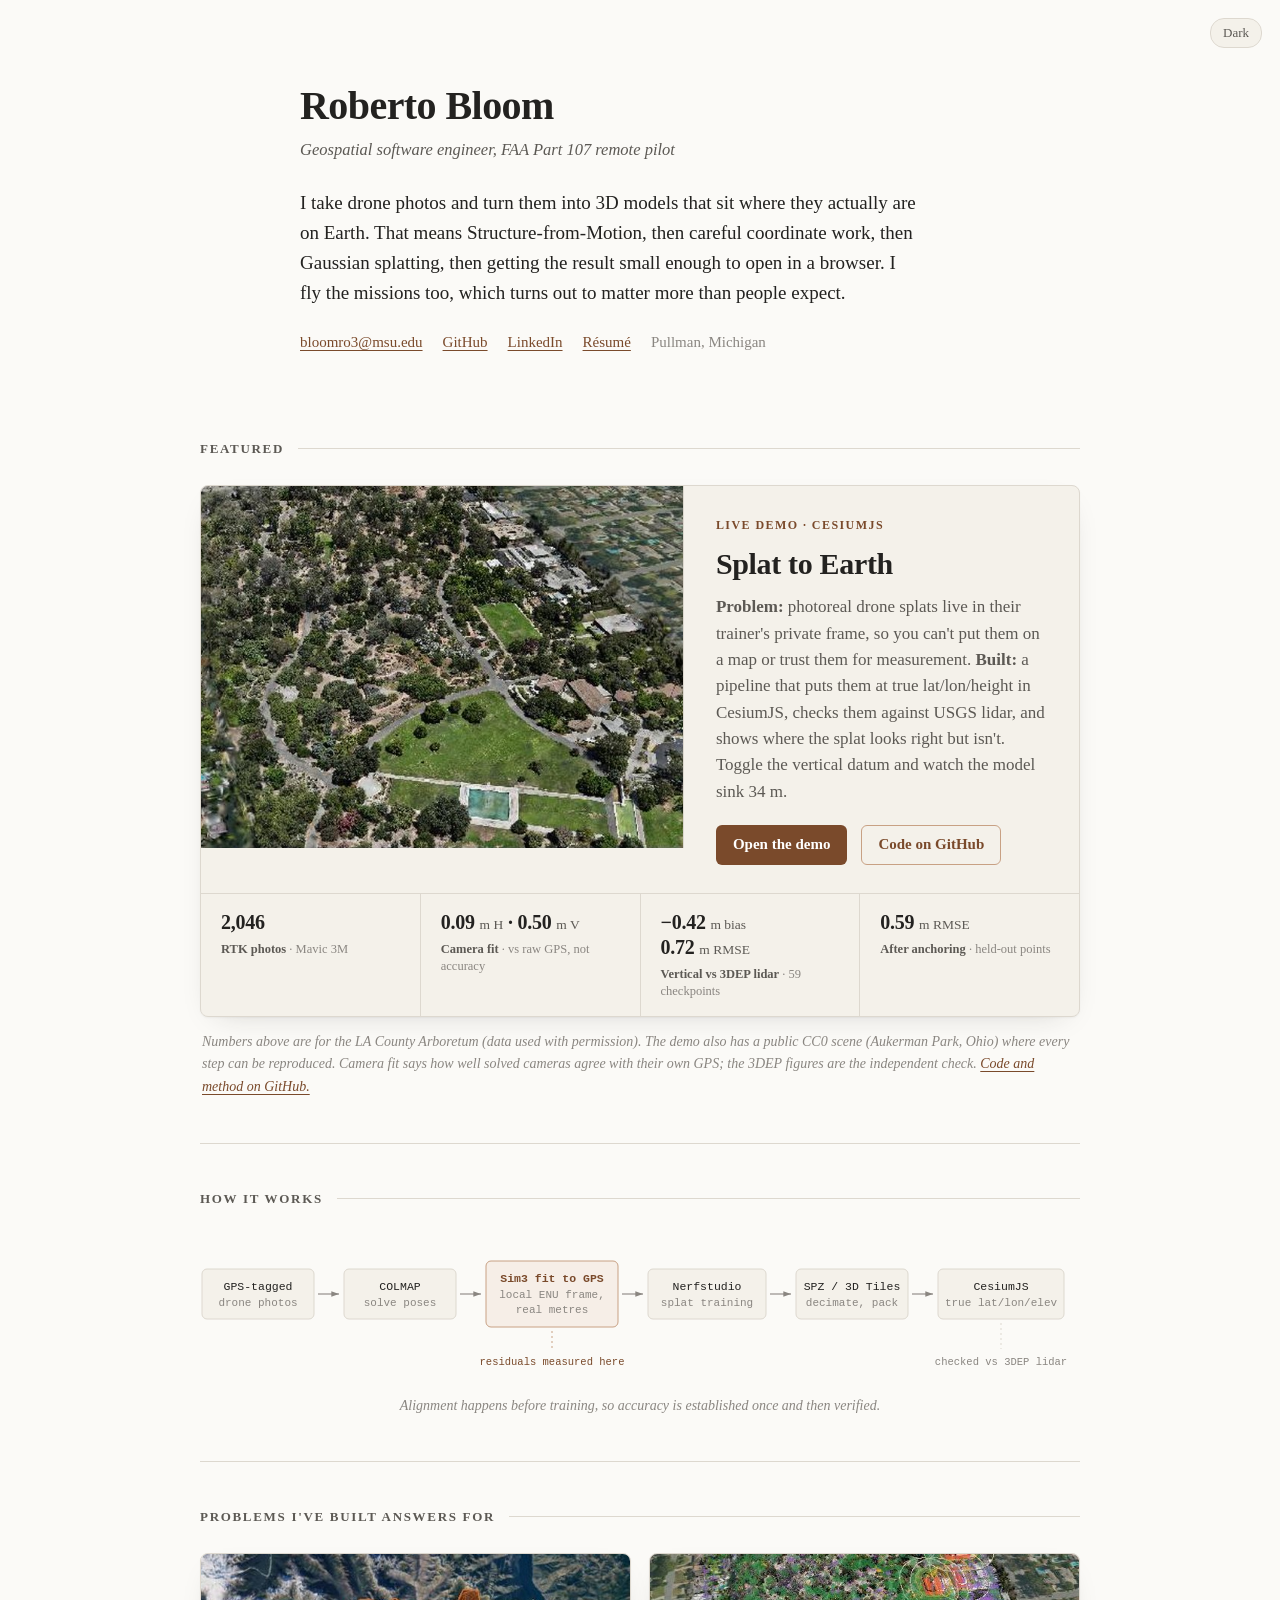
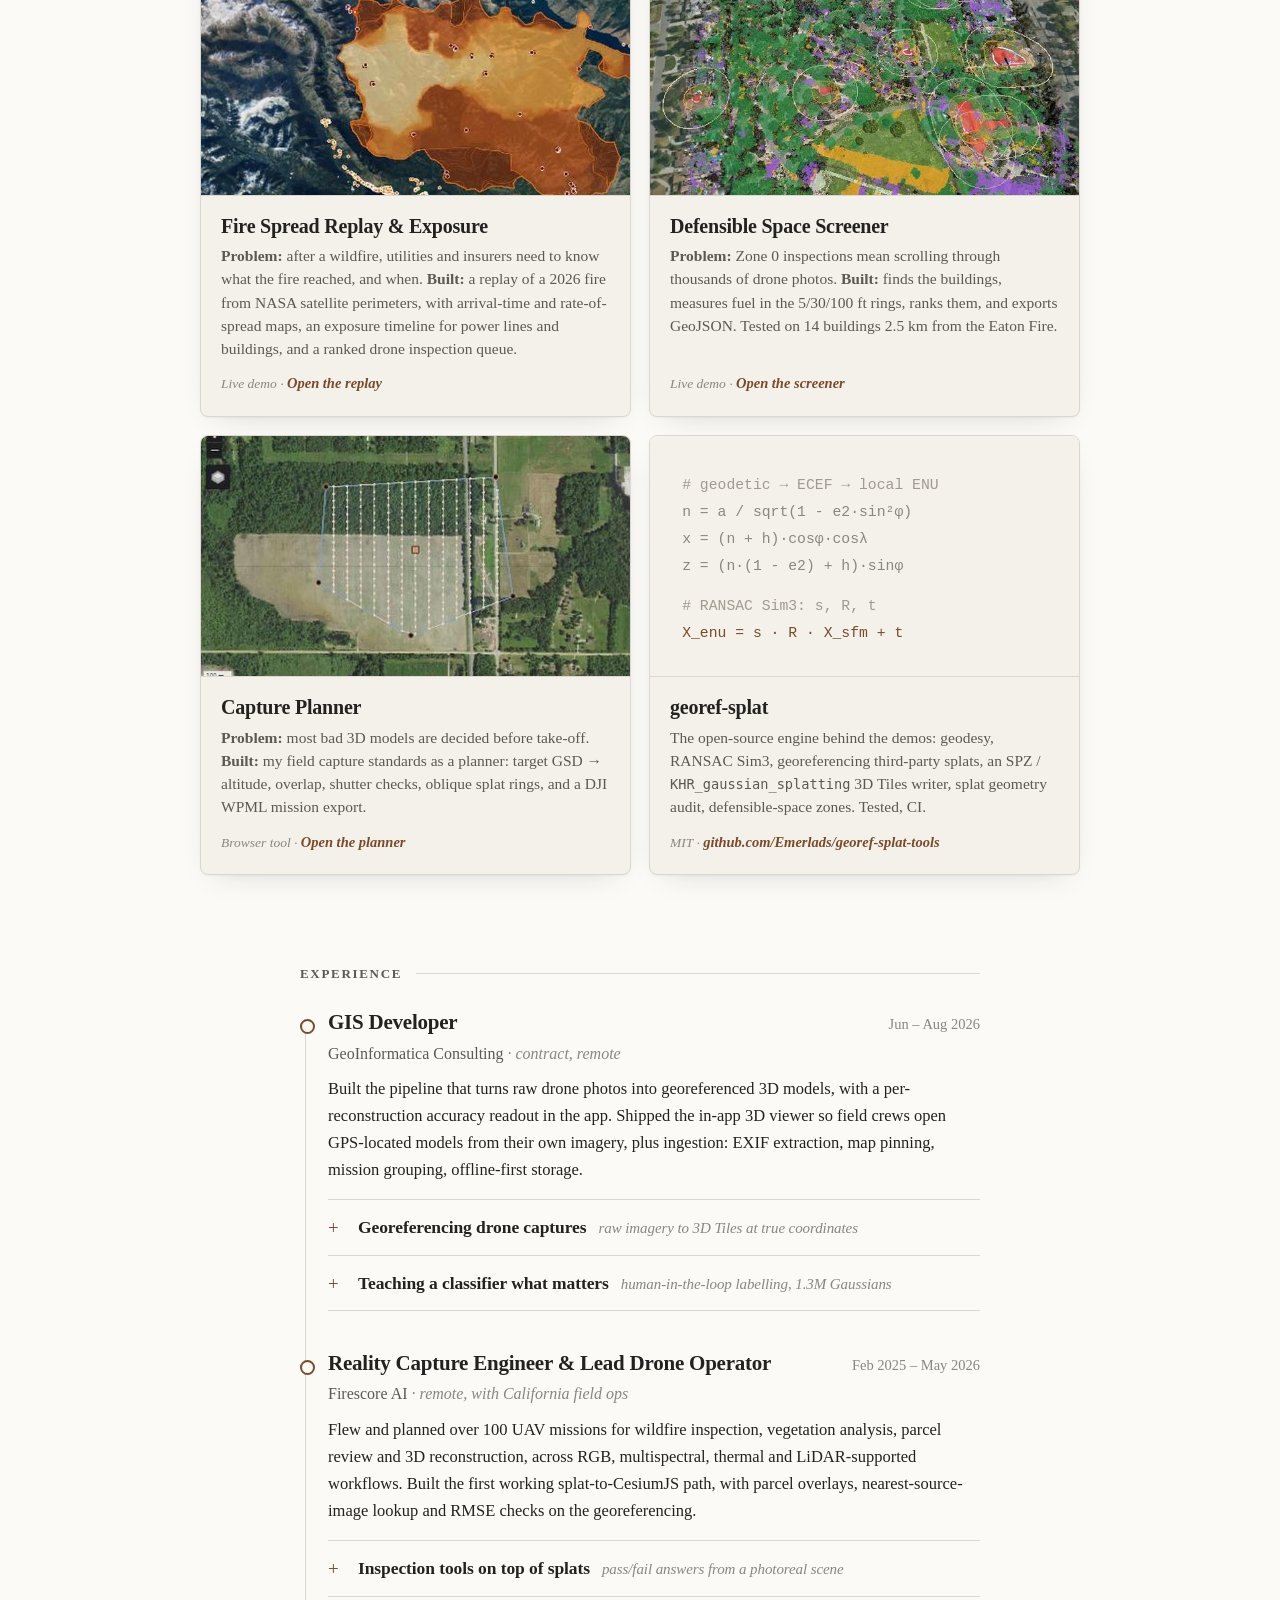
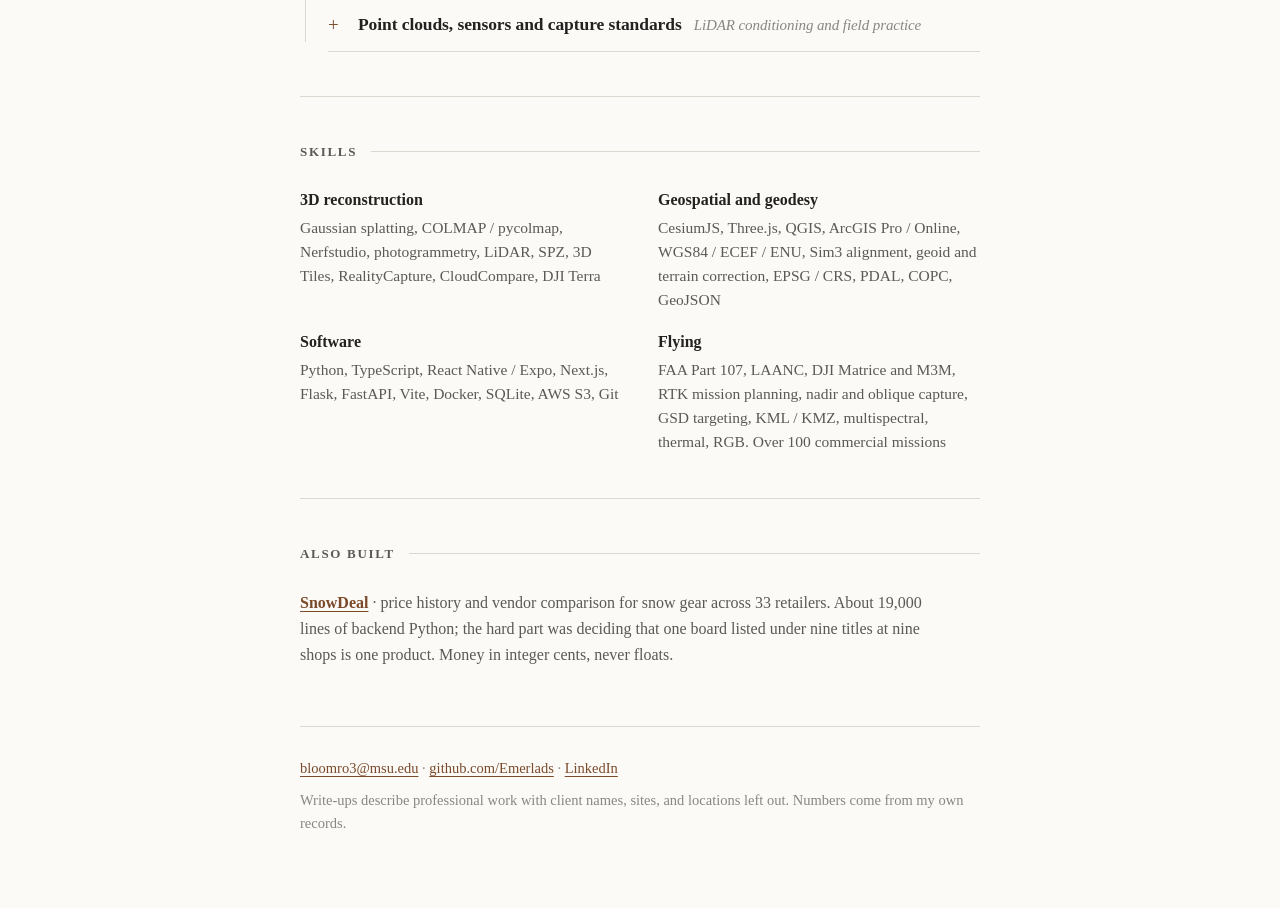
==== commit 9fa69297: "Lead with Arboretum splat, add Fire Spread Replay, problem-first cards - splat-to-earth: Arboretum s" ====
--- a/index.html
+++ b/index.html
@@ -110,8 +110,7 @@
 figcaption{font-size:14px;color:var(--faint);font-style:italic;margin-top:10px;text-align:center}
 
 /* tools row */
-.row{display:grid;grid-template-columns:repeat(3,minmax(0,1fr));gap:18px}
-@media(max-width:900px){.row{grid-template-columns:repeat(2,minmax(0,1fr))}}
+.row{display:grid;grid-template-columns:repeat(2,minmax(0,1fr));gap:18px}
 .row .card{overflow:hidden;display:flex;flex-direction:column}
 .row .thumb{aspect-ratio:16/9}
 .row .body{padding:18px 20px 20px;flex:1;display:flex;flex-direction:column}
@@ -270,27 +269,27 @@
           <text x="22" y="312">USGS 3DEP · 44 checkpoints</text>
         </g>
       </svg>
-      <img src="splat-to-earth/preview.jpg" alt="Screenshot of the Splat to Earth demo: a drone Gaussian splat sitting on terrain in CesiumJS with the datum toggle open" width="440" height="330" onerror="this.hidden=true">
+      <img src="splat-to-earth/preview.jpg" alt="Photoreal Gaussian splat of the LA County Arboretum placed on USGS imagery in CesiumJS" width="440" height="330" onerror="this.hidden=true">
     </a>
 
     <div class="body">
       <div class="tag">Live demo · CesiumJS</div>
       <h3><a class="plain" href="splat-to-earth/">Splat to Earth</a></h3>
-      <p class="hook">A drone Gaussian splat at true lat/lon/height in CesiumJS, checked against USGS 3DEP lidar. Toggle the vertical datum and watch it sink 34&nbsp;m. Then turn on the geometry audit and see where the splat looks right but isn't.</p>
+      <p class="hook"><b>Problem:</b> photoreal drone splats live in their trainer's private frame, so you can't put them on a map or trust them for measurement. <b>Built:</b> a pipeline that puts them at true lat/lon/height in CesiumJS, checks them against USGS lidar, and shows where the splat looks right but isn't. Toggle the vertical datum and watch the model sink 34&nbsp;m.</p>
       <div class="cta">
         <a class="btn" href="splat-to-earth/">Open the demo</a>
         <a class="btn ghost" href="https://github.com/Emerlads/georef-splat-tools">Code on GitHub</a>
       </div>
     </div>
 
-    <dl class="stats" aria-label="Key numbers on public CC0 data">
-      <div class="stat"><dt class="l"><b>Cameras solved</b></dt><dd class="n">76 <small>/ 77</small></dd></div>
-      <div class="stat"><dt class="l"><b>Camera-fit residual</b> · not accuracy</dt><dd class="n">0.93 <small>m H</small> · 0.84 <small>m V</small></dd></div>
-      <div class="stat"><dt class="l"><b>Vertical vs 3DEP lidar</b> · 44 checkpoints</dt><dd class="n">−1.27 <small>m bias</small><br>1.46 <small>m RMSE</small></dd></div>
-      <div class="stat"><dt class="l"><b>After anchoring</b> · held-out points</dt><dd class="n">0.74 <small>m RMSE</small></dd></div>
+    <dl class="stats" aria-label="Key numbers for the LA County Arboretum scene">
+      <div class="stat"><dt class="l"><b>RTK photos</b> · Mavic 3M</dt><dd class="n">2,046</dd></div>
+      <div class="stat"><dt class="l"><b>Camera fit</b> · vs raw GPS, not accuracy</dt><dd class="n">0.09 <small>m H</small> · 0.50 <small>m V</small></dd></div>
+      <div class="stat"><dt class="l"><b>Vertical vs 3DEP lidar</b> · 59 checkpoints</dt><dd class="n">−0.42 <small>m bias</small><br>0.72 <small>m RMSE</small></dd></div>
+      <div class="stat"><dt class="l"><b>After anchoring</b> · held-out points</dt><dd class="n">0.59 <small>m RMSE</small></dd></div>
     </dl>
   </article>
-  <p class="feat-note">Numbers above are on public CC0 data. The camera-fit residual says how well the solved cameras agree with their own GPS priors; the 3DEP figures are the independent check. <a href="https://github.com/Emerlads/georef-splat-tools">Code and method on GitHub.</a></p>
+  <p class="feat-note">Numbers above are for the LA County Arboretum (data used with permission). The demo also has a public CC0 scene (Aukerman Park, Ohio) where every step can be reproduced. Camera fit says how well solved cameras agree with their own GPS; the 3DEP figures are the independent check. <a href="https://github.com/Emerlads/georef-splat-tools">Code and method on GitHub.</a></p>
 </section>
 
 <section id="pipeline" aria-labelledby="h-pipeline">
@@ -380,8 +379,30 @@
 </section>
 
 <section id="tools" aria-labelledby="h-tools">
-  <h2 id="h-tools">Tools</h2>
+  <h2 id="h-tools">Problems I've built answers for</h2>
   <div class="row">
+    <a class="card" href="fire-spread/">
+      <div class="thumb">
+        <svg viewBox="0 0 320 180" xmlns="http://www.w3.org/2000/svg" aria-hidden="true" preserveAspectRatio="xMidYMid slice">
+          <rect width="320" height="180" fill="var(--diag-fill)"/>
+          <g fill="none" stroke-width="1.3">
+            <path d="M150 95 q10 -12 22 -4 q8 10 -4 18 q-14 6 -18 -14z" stroke="var(--accent)"/>
+            <path d="M128 92 q16 -34 52 -24 q30 14 18 44 q-20 30 -54 18 q-24 -10 -16 -38z" stroke="var(--diag-hi-line)"/>
+            <path d="M100 90 q20 -60 92 -48 q58 18 40 74 q-30 50 -96 32 q-50 -16 -36 -58z" stroke="var(--diag-line)" stroke-dasharray="3 4"/>
+          </g>
+          <g fill="var(--accent)"><circle cx="214" cy="70" r="2.4"/><circle cx="222" cy="82" r="2.4"/><circle cx="206" cy="128" r="2.4"/><circle cx="118" cy="122" r="2.4"/></g>
+          <path d="M40 150 L280 30" stroke="var(--faint)" stroke-width="1.2"/>
+          <g font-family="Menlo,Consolas,monospace" font-size="9.5" fill="var(--faint)"><text x="10" y="170">NASA FEDS · 104 snapshots · exposure</text></g>
+        </svg>
+        <img src="fire-spread/preview.jpg" alt="Screenshot of the Fire Spread Replay: fire perimeters over time and arrival-time colours over imagery" width="320" height="180" loading="lazy" onerror="this.hidden=true">
+      </div>
+      <div class="body">
+        <h3>Fire Spread Replay &amp; Exposure</h3>
+        <p><b>Problem:</b> after a wildfire, utilities and insurers need to know what the fire reached, and when. <b>Built:</b> a replay of a 2026 fire from NASA satellite perimeters, with arrival-time and rate-of-spread maps, an exposure timeline for power lines and buildings, and a ranked drone inspection queue.</p>
+        <div class="meta">Live demo · <span class="go">Open the replay</span></div>
+      </div>
+    </a>
+
     <a class="card" href="defensible-space/">
       <div class="thumb">
         <svg viewBox="0 0 320 180" xmlns="http://www.w3.org/2000/svg" aria-hidden="true" preserveAspectRatio="xMidYMid slice">
@@ -403,7 +424,7 @@
       </div>
       <div class="body">
         <h3>Defensible Space Screener</h3>
-        <p>Finds structures in a drone survey and measures fuel in the Zone 0 / 1 / 2 rings, with a source-photo chip for each. GeoJSON out for ArcGIS.</p>
+        <p><b>Problem:</b> Zone 0 inspections mean scrolling through thousands of drone photos. <b>Built:</b> finds the buildings, measures fuel in the 5/30/100 ft rings, ranks them, and exports GeoJSON. Tested on 14 buildings 2.5 km from the Eaton Fire.</p>
         <div class="meta">Live demo · <span class="go">Open the screener</span></div>
       </div>
     </a>
@@ -435,7 +456,7 @@
       </div>
       <div class="body">
         <h3>Capture Planner</h3>
-        <p>GSD and overlap planner that exports DJI WPML missions, including oblique rings for splat capture.</p>
+        <p><b>Problem:</b> most bad 3D models are decided before take-off. <b>Built:</b> my field capture standards as a planner: target GSD → altitude, overlap, shutter checks, oblique splat rings, and a DJI WPML mission export.</p>
         <div class="meta">Browser tool · <span class="go">Open the planner</span></div>
       </div>
     </a>
@@ -456,7 +477,7 @@
       </div>
       <div class="body">
         <h3>georef-splat</h3>
-        <p>Python package: geodesy, RANSAC Sim3, an SPZ / <code>KHR_gaussian_splatting</code> 3D Tiles writer, splat geometry audit, defensible-space zones. Tested, CI.</p>
+        <p>The open-source engine behind the demos: geodesy, RANSAC Sim3, georeferencing third-party splats, an SPZ / <code>KHR_gaussian_splatting</code> 3D Tiles writer, splat geometry audit, defensible-space zones. Tested, CI.</p>
         <div class="meta">MIT · <span class="go">github.com/Emerlads/georef-splat-tools</span></div>
       </div>
     </a>
